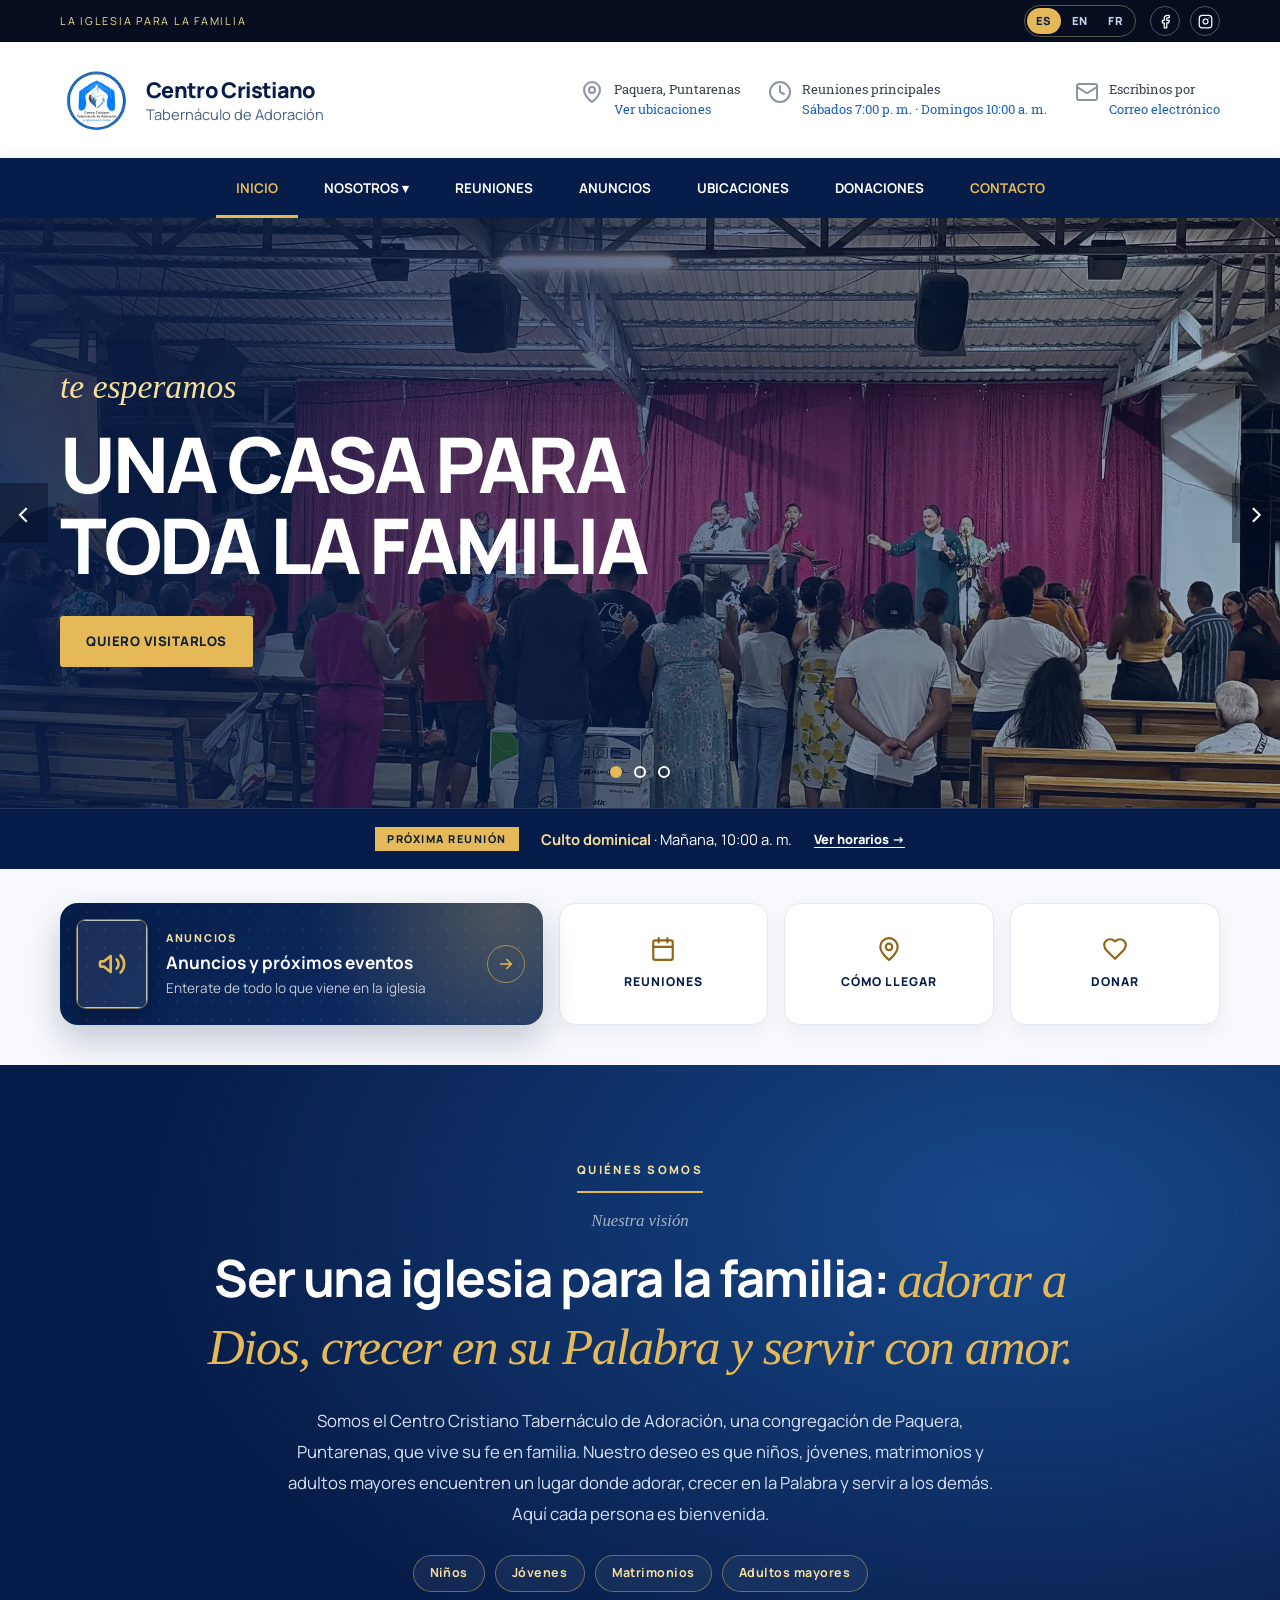
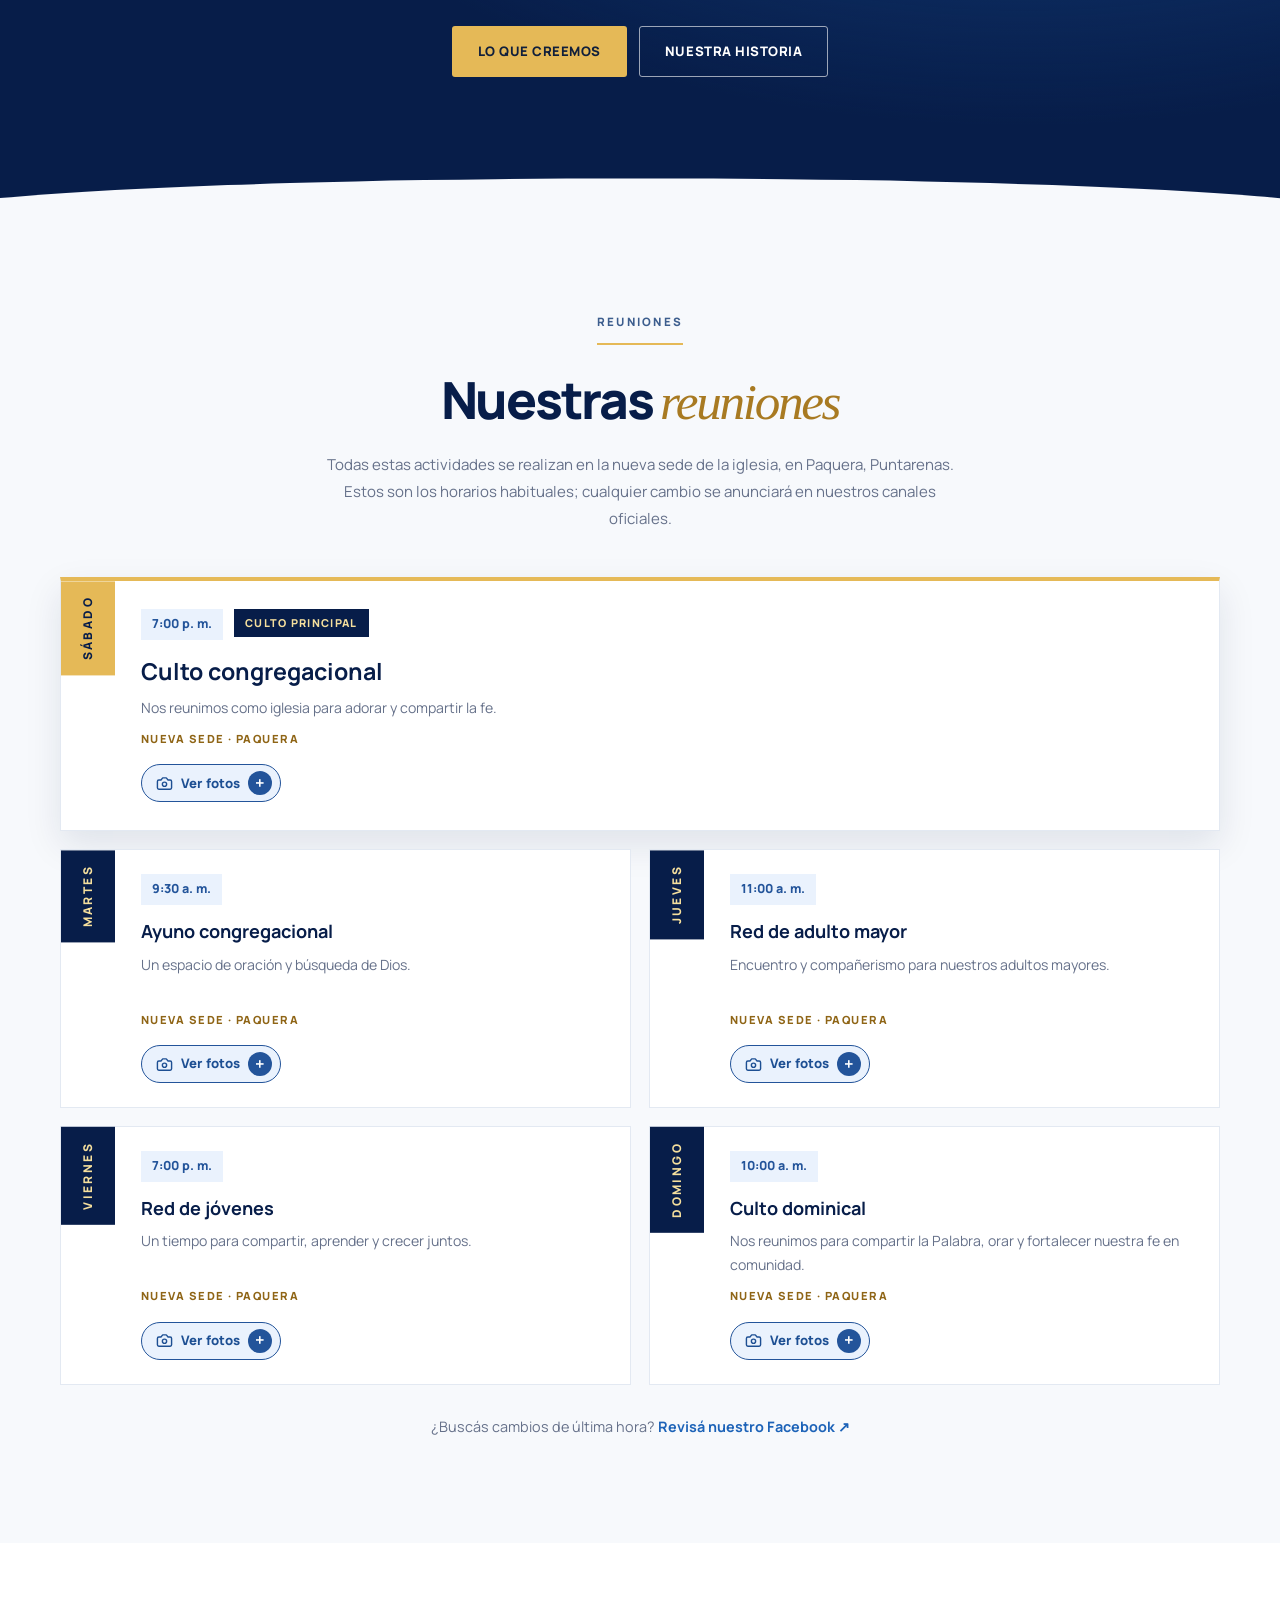
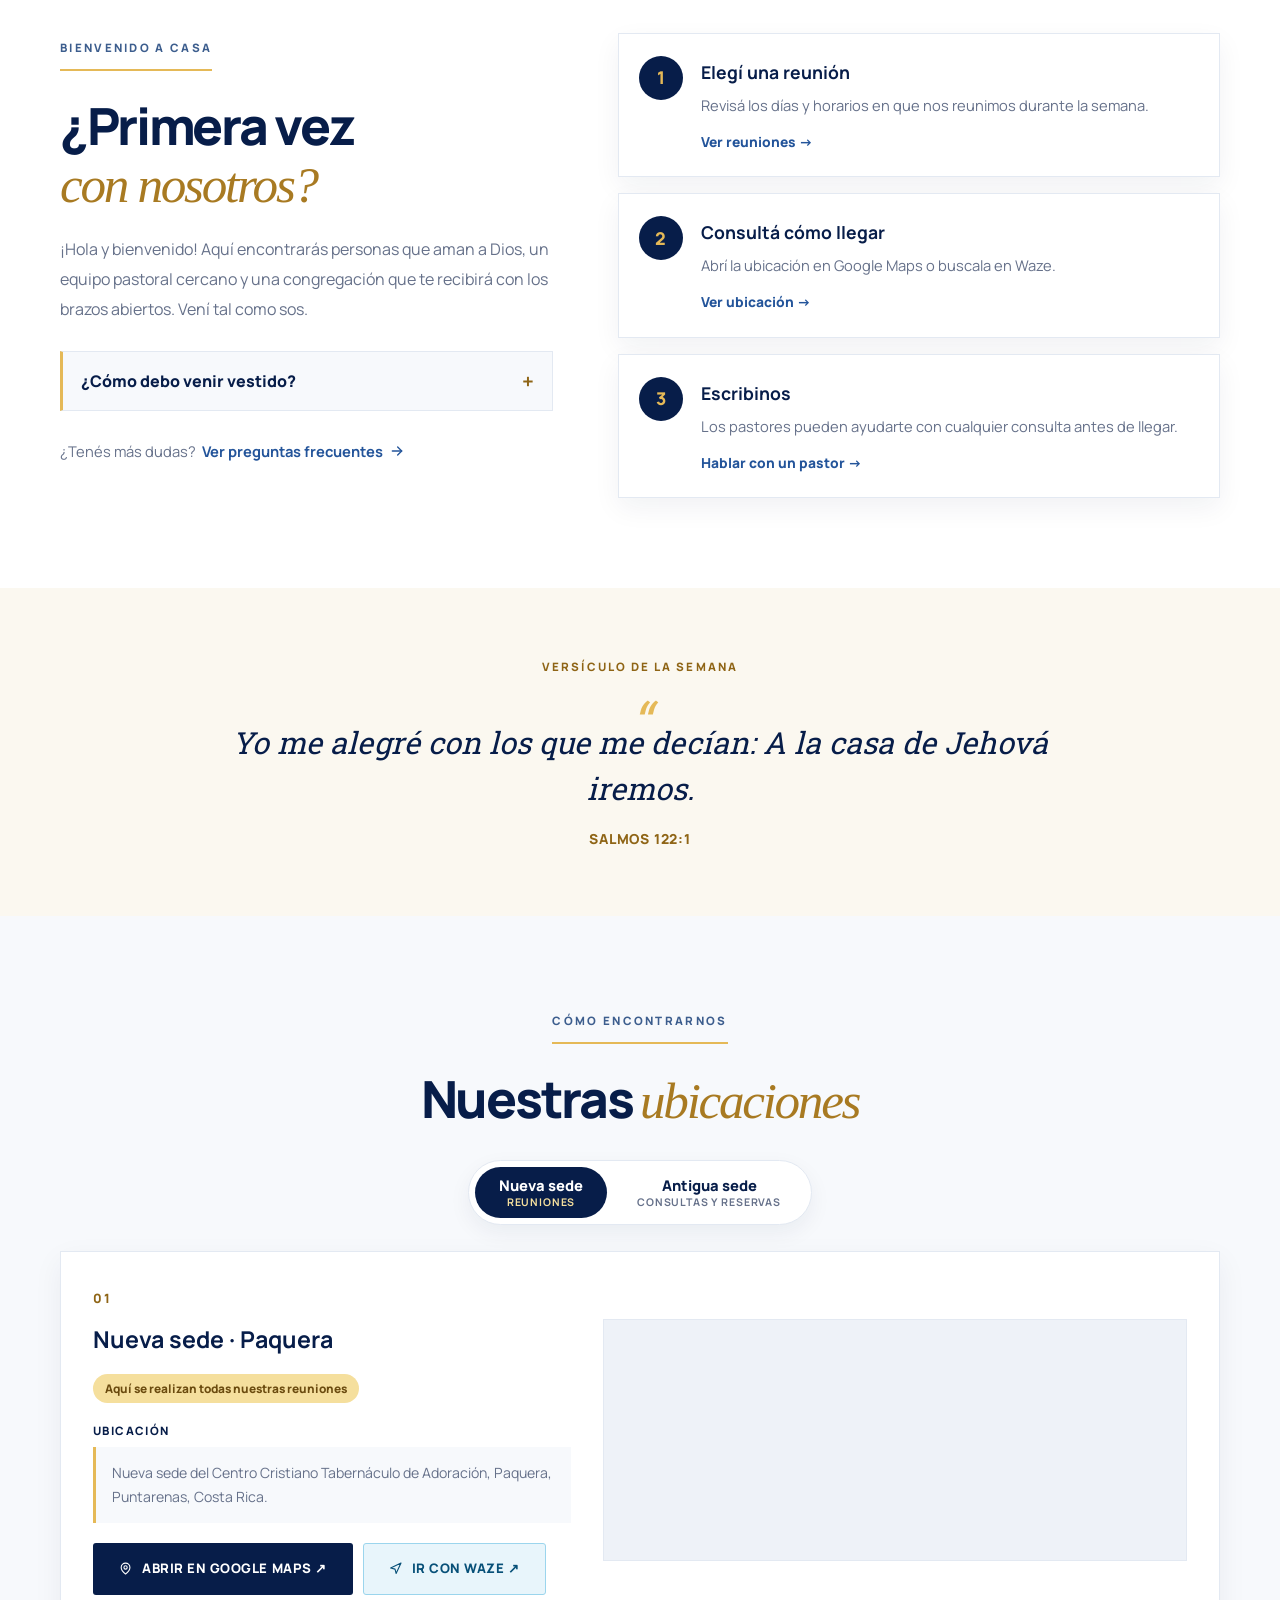
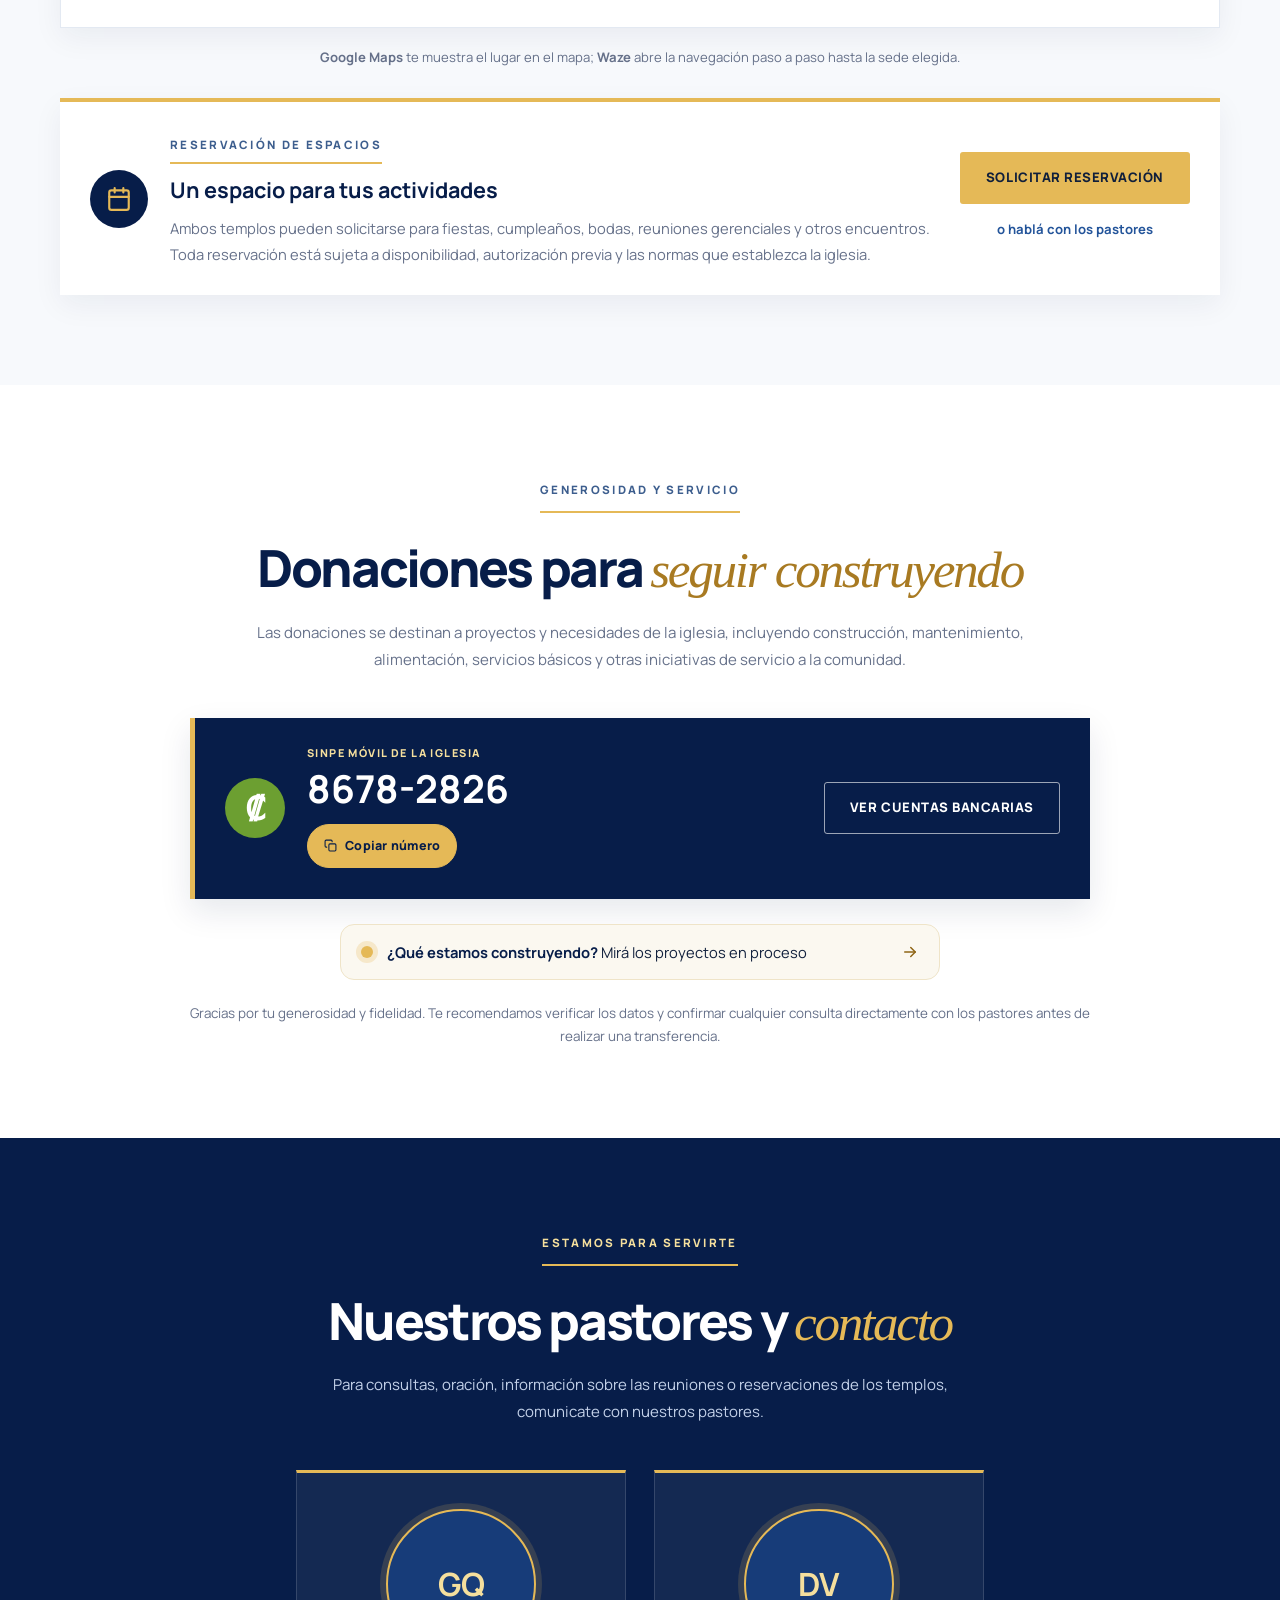
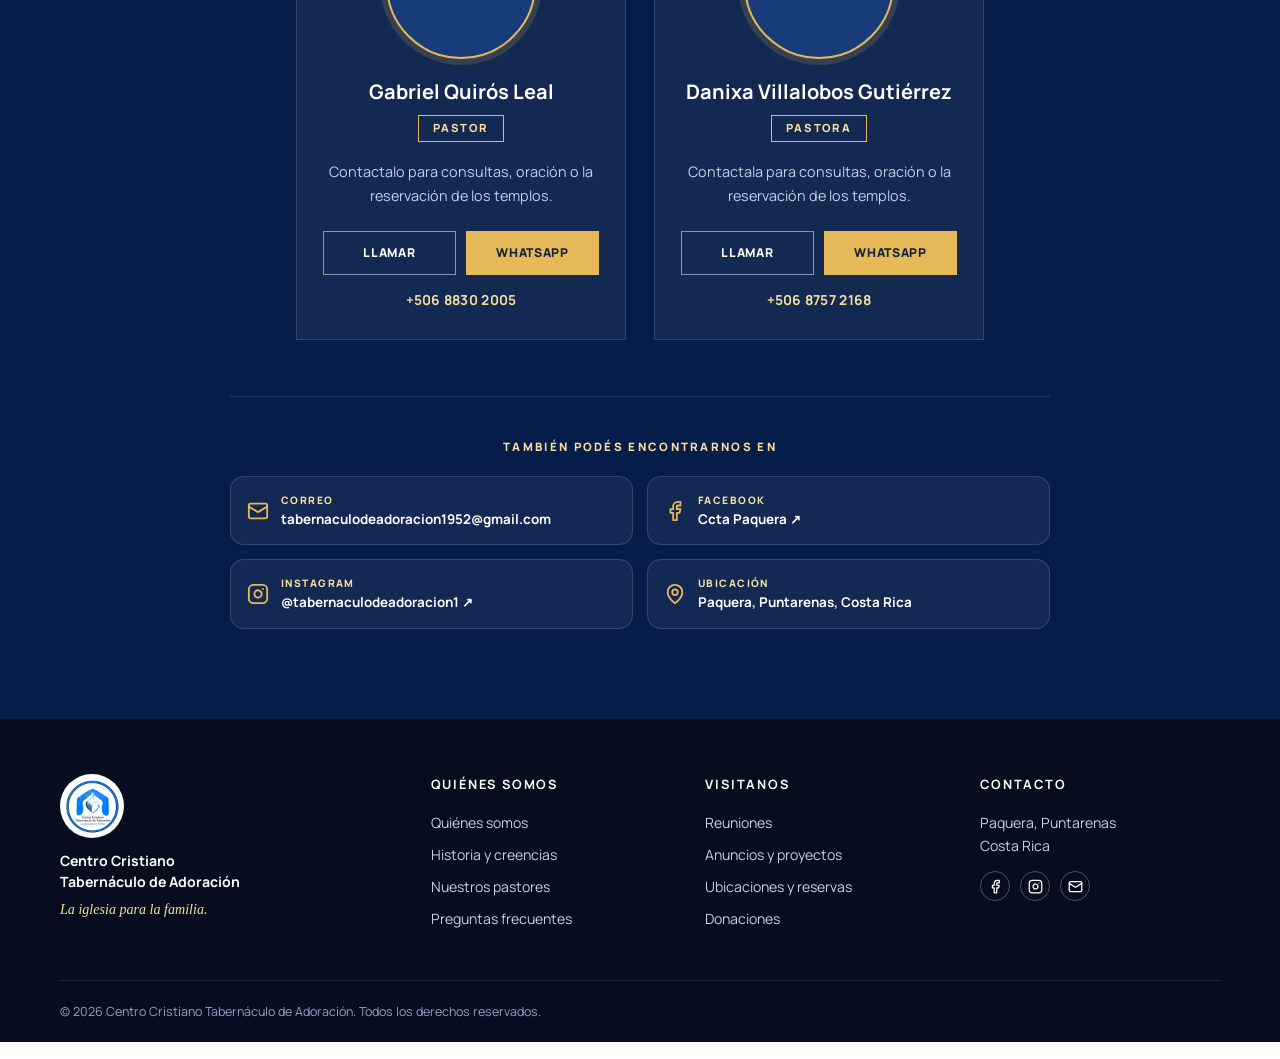
==== index.html @ 04a1824a "Idiomas: botón ES · EN · FR con traducciones completas al inglés y francés Co-Authored-By: Claude Op" ====
<!DOCTYPE html>
<html lang="es">
<head>
  <meta charset="UTF-8">
  <meta name="viewport" content="width=device-width, initial-scale=1">
  <meta name="theme-color" content="#071d49">
  <meta name="description" content="Centro Cristiano Tabernáculo de Adoración (CCTA), iglesia cristiana en Paquera, Puntarenas. Horarios de reuniones, cómo llegar, pastores, anuncios y donaciones.">

  <title>Centro Cristiano Tabernáculo de Adoración | Iglesia cristiana en Paquera</title>

  <link rel="preconnect" href="https://fonts.googleapis.com">
  <link rel="preconnect" href="https://fonts.gstatic.com" crossorigin>
  <link href="https://fonts.googleapis.com/css2?family=Manrope:wght@400;500;600;700;800&family=Roboto+Slab:wght@400;500&display=swap" rel="stylesheet">

  <!-- Primera foto del carrusel: se pide de inmediato (es lo primero que se ve) -->
  <link rel="preload" as="image" href="fotos/hero-1-m.webp?v=1" type="image/webp" media="(max-width: 760px)" fetchpriority="high">
  <link rel="preload" as="image" href="fotos/hero-1.webp?v=1" type="image/webp" media="(min-width: 761px)" fetchpriority="high">

  <!-- Idiomas (español, inglés, francés) -->

  <script src="i18n.js?v=2"></script>


  <link rel="stylesheet" href="styles.css?v=12">
  <link rel="stylesheet" href="extras.css?v=28">
  <link rel="stylesheet" href="portada.css?v=6">

  <!-- Ícono de pestaña y vista previa al compartir -->
  <link rel="canonical" href="https://ade30192.github.io/CCTA_SITIO/">
  <link rel="icon" type="image/png" sizes="32x32" href="favicon-32.png">
  <link rel="icon" type="image/png" sizes="192x192" href="favicon-192.png">
  <link rel="apple-touch-icon" href="apple-touch-icon.png">
  <link rel="manifest" href="manifest.webmanifest">
  <meta name="apple-mobile-web-app-capable" content="yes">
  <meta name="mobile-web-app-capable" content="yes">
  <meta name="apple-mobile-web-app-title" content="CCTA">
  <meta property="og:type" content="website">
  <meta property="og:locale" content="es_CR">
  <meta property="og:site_name" content="Centro Cristiano Tabernáculo de Adoración">
  <meta property="og:title" content="Centro Cristiano Tabernáculo de Adoración | Paquera">
  <meta property="og:description" content="La iglesia para la familia. Reuniones, ubicaciones y contacto en Paquera, Puntarenas, Costa Rica.">
  <meta property="og:url" content="https://ade30192.github.io/CCTA_SITIO/">
  <meta property="og:image" content="https://ade30192.github.io/CCTA_SITIO/logo-compartir.jpg">
  <meta property="og:image:width" content="1200">
  <meta property="og:image:height" content="630">
  <meta property="og:image:alt" content="Logo del Centro Cristiano Tabernáculo de Adoración, Paquera">
  <meta name="twitter:card" content="summary_large_image">
  <meta name="twitter:image:alt" content="Logo del Centro Cristiano Tabernáculo de Adoración, Paquera">
  <!-- Datos estructurados para buscadores (solo información publicada en este sitio) -->
  <script type="application/ld+json">
{
    "@context": "https://schema.org",
    "@type": "Church",
    "@id": "https://ade30192.github.io/CCTA_SITIO/#iglesia",
    "name": "Centro Cristiano Tabernáculo de Adoración",
    "alternateName": [
      "CCTA",
      "CCTA Paquera"
    ],
    "slogan": "La iglesia para la familia",
    "description": "Iglesia cristiana en Paquera, Puntarenas, Costa Rica. Una casa para toda la familia: niños, jóvenes, matrimonios y adultos mayores.",
    "url": "https://ade30192.github.io/CCTA_SITIO/",
    "logo": "https://ade30192.github.io/CCTA_SITIO/icon-512.png",
    "image": "https://ade30192.github.io/CCTA_SITIO/logo-compartir.jpg",
    "email": "tabernaculodeadoracion1952@gmail.com",
    "address": {
      "@type": "PostalAddress",
      "addressLocality": "Paquera",
      "addressRegion": "Puntarenas",
      "addressCountry": "CR"
    },
    "geo": {
      "@type": "GeoCoordinates",
      "latitude": 9.8129891,
      "longitude": -84.9365265
    },
    "hasMap": "https://maps.app.goo.gl/1FFF9h1yUEk9TKFH7",
    "sameAs": [
      "https://www.facebook.com/share/1DuQMBURgQ/",
      "https://www.instagram.com/tabernaculodeadoracion1"
    ]
  }
  </script>
</head>

<body>

  <a class="skip-link" href="#contenido">Saltar al contenido</a>

  <!-- ICONOS (un solo estilo para todo el sitio) -->
  <svg width="0" height="0" style="position:absolute" aria-hidden="true" focusable="false">
    <symbol id="i-facebook" viewBox="0 0 24 24"><path d="M18 2h-3a5 5 0 0 0-5 5v3H7v4h3v8h4v-8h3l1-4h-4V7a1 1 0 0 1 1-1h3z"/></symbol>
    <symbol id="i-instagram" viewBox="0 0 24 24"><rect width="20" height="20" x="2" y="2" rx="5" ry="5"/><path d="M16 11.37A4 4 0 1 1 12.63 8 4 4 0 0 1 16 11.37z"/><line x1="17.5" x2="17.51" y1="6.5" y2="6.5"/></symbol>
    <symbol id="i-mail" viewBox="0 0 24 24"><rect width="20" height="16" x="2" y="4" rx="2"/><path d="m22 7-8.97 5.7a1.94 1.94 0 0 1-2.06 0L2 7"/></symbol>
    <symbol id="i-phone" viewBox="0 0 24 24"><path d="M22 16.92v3a2 2 0 0 1-2.18 2 19.79 19.79 0 0 1-8.63-3.07 19.5 19.5 0 0 1-6-6 19.79 19.79 0 0 1-3.07-8.67A2 2 0 0 1 4.11 2h3a2 2 0 0 1 2 1.72 12.84 12.84 0 0 0 .7 2.81 2 2 0 0 1-.45 2.11L8.09 9.91a16 16 0 0 0 6 6l1.27-1.27a2 2 0 0 1 2.11-.45 12.84 12.84 0 0 0 2.81.7A2 2 0 0 1 22 16.92z"/></symbol>
    <symbol id="i-pin" viewBox="0 0 24 24"><path d="M20 10c0 6-8 12-8 12s-8-6-8-12a8 8 0 0 1 16 0Z"/><circle cx="12" cy="10" r="3"/></symbol>
    <symbol id="i-clock" viewBox="0 0 24 24"><circle cx="12" cy="12" r="10"/><polyline points="12 6 12 12 16 14"/></symbol>
    <symbol id="i-heart" viewBox="0 0 24 24"><path d="M19 14c1.49-1.46 3-3.21 3-5.5A5.5 5.5 0 0 0 16.5 3c-1.76 0-3 .5-4.5 2-1.5-1.5-2.74-2-4.5-2A5.5 5.5 0 0 0 2 8.5c0 2.3 1.5 4.05 3 5.5l7 7Z"/></symbol>
    <symbol id="i-calendar" viewBox="0 0 24 24"><rect width="18" height="18" x="3" y="4" rx="2"/><path d="M16 2v4M8 2v4M3 10h18"/></symbol>
    <symbol id="i-message" viewBox="0 0 24 24"><path d="M7.9 20A9 9 0 1 0 4 16.1L2 22Z"/></symbol>
    <symbol id="i-megaphone" viewBox="0 0 24 24"><path d="M3 11v2a1 1 0 0 0 1 1h2l5 4V6L6 10H4a1 1 0 0 0-1 1z"/><path d="M15.5 8.5a5 5 0 0 1 0 7"/><path d="M18.4 5.6a9 9 0 0 1 0 12.8"/></symbol>
    <symbol id="i-arrow" viewBox="0 0 24 24"><path d="M5 12h14"/><path d="m13 6 6 6-6 6"/></symbol>
    <symbol id="i-book" viewBox="0 0 24 24"><path d="M4 19.5A2.5 2.5 0 0 1 6.5 17H20V3H6.5A2.5 2.5 0 0 0 4 5.5z"/><path d="M4 19.5A2.5 2.5 0 0 0 6.5 22H20v-5"/></symbol>
    <symbol id="i-nav" viewBox="0 0 24 24"><polygon points="3 11 22 2 13 21 11 13 3 11"/></symbol>
    <symbol id="i-up" viewBox="0 0 24 24"><path d="m5 12 7-7 7 7"/><path d="M12 19V5"/></symbol>
  </svg>

  <!-- BARRA SUPERIOR -->
  <div class="topbar" role="complementary" aria-label="Redes sociales">
    <div class="container topbar-inner">
      <span>La iglesia para la familia</span>

      <a class="topbar-app" href="#" data-instalar hidden>📲 Instalar la app</a>

      <div class="social">
        <a href="https://www.facebook.com/share/1DuQMBURgQ/"
           target="_blank" rel="noopener noreferrer" aria-label="Facebook"><svg class="icon" aria-hidden="true" focusable="false"><use href="#i-facebook"/></svg></a>

        <a href="https://www.instagram.com/tabernaculodeadoracion1?cplk=bXNycDRzZTFvM3R6"
           target="_blank" rel="noopener noreferrer" aria-label="Instagram"><svg class="icon" aria-hidden="true" focusable="false"><use href="#i-instagram"/></svg></a>
      </div>
    </div>
  </div>


  <!-- ENCABEZADO -->
  <header class="masthead">
    <div class="container masthead-inner">

      <a class="brand" href="#inicio" aria-label="Centro Cristiano Tabernáculo de Adoración, ir al inicio">
        <img src="logo-iglesia.jpg"
             alt="Logo del Centro Cristiano Tabernáculo de Adoración"
             class="brand-logo" width="384" height="384">

        <span class="brand-copy">
          <strong>Centro Cristiano</strong>
          <span>Tabernáculo de Adoración</span>
        </span>
      </a>

      <div class="info-blocks">

        <div class="info">
          <span class="info-icon" aria-hidden="true"><svg class="icon" aria-hidden="true" focusable="false"><use href="#i-pin"/></svg></span>
          <p>
            Paquera, Puntarenas<br>
            <a href="#ubicaciones">Ver ubicaciones</a>
          </p>
        </div>

        <div class="info">
          <span class="info-icon" aria-hidden="true"><svg class="icon" aria-hidden="true" focusable="false"><use href="#i-clock"/></svg></span>
          <p>
            Reuniones principales<br>
            <a href="#agenda" id="header-horario">Sábados 7:00 p. m. · Domingos 10:00 a. m.</a>
          </p>
        </div>

        <div class="info">
          <span class="info-icon" aria-hidden="true"><svg class="icon" aria-hidden="true" focusable="false"><use href="#i-mail"/></svg></span>
          <p>
            Escribinos por<br>
            <a href="mailto:tabernaculodeadoracion1952@gmail.com">Correo electrónico</a>
          </p>
        </div>

      </div>

      <button class="menu-toggle"
              type="button"
              aria-label="Abrir menú"
              aria-expanded="false"
              aria-controls="main-nav">
        <span></span>
        <span></span>
        <span></span>
      </button>

    </div>
  </header>


  <!-- MENÚ DE NAVEGACIÓN -->
  <nav id="main-nav" class="mainnav" aria-label="Menú principal">
    <ul class="container nav-list">

      <li><a href="#inicio">Inicio</a></li>

      <li class="has-sub">
        <a href="#nosotros" class="sub-toggle" aria-haspopup="true" aria-expanded="false">
          Nosotros <span>▾</span>
        </a>

        <ul class="sub">
          <li><a href="#nosotros">Quiénes somos</a></li>
          <li><a href="nosotros.html">Historia y creencias</a></li>
          <li><a href="#pastores">Nuestros pastores</a></li>
        </ul>
      </li>

      <li><a href="#agenda">Reuniones</a></li>
      <li><a href="anuncios.html">Anuncios</a></li>
      <li><a href="#ubicaciones">Ubicaciones</a></li>
      <li><a href="#donaciones">Donaciones</a></li>
      <li><a href="#contacto" class="accent">Contacto</a></li>

    </ul>
  </nav>


  <main id="contenido">

    <!-- CARRUSEL PRINCIPAL -->
    <section class="hero" id="inicio" aria-roledescription="carrusel" aria-label="Presentación de la iglesia">

      <h1 class="sr-only">Centro Cristiano Tabernáculo de Adoración · Paquera, Puntarenas</h1>

      <div class="slide active slide-1">

        <div class="container slide-copy">
          <span class="script">te esperamos</span>
          <h2 class="slide-title">UNA CASA PARA<br>TODA LA FAMILIA</h2>
          <a class="btn btn-gold" href="#nuevo">Quiero visitarlos</a>
        </div>
      </div>

      <div class="slide slide-2">

        <div class="container slide-copy">
          <span class="script">dios tiene un lugar</span>
          <h2 class="slide-title">PARA VOS<br>TAMBIÉN</h2>
          <a class="btn btn-gold" href="#agenda">Ver reuniones</a>
        </div>
      </div>

      <div class="slide slide-3">

        <div class="container slide-copy">
          <span class="script">creciendo juntos</span>
          <h2 class="slide-title">EN FE, AMOR<br>Y SERVICIO</h2>
          <a class="btn btn-gold" href="#contacto">Contactanos</a>
        </div>
      </div>

      <button class="arrow prev" type="button" aria-label="Diapositiva anterior">‹</button>
      <button class="arrow next" type="button" aria-label="Diapositiva siguiente">›</button>

      <div class="dots" role="group" aria-label="Elegir diapositiva">
        <button class="dot active" type="button" aria-label="Diapositiva 1 de 3" aria-pressed="true"></button>
        <button class="dot" type="button" aria-label="Diapositiva 2 de 3" aria-pressed="false"></button>
        <button class="dot" type="button" aria-label="Diapositiva 3 de 3" aria-pressed="false"></button>
      </div>

    </section>


    <!-- PRÓXIMA REUNIÓN (se completa con extras.js) -->
    <div class="next-meeting" id="next-meeting" hidden>
      <div class="container next-meeting-inner">
        <span class="next-meeting-label">Próxima reunión</span>
        <span class="next-meeting-text" id="next-meeting-text"></span>
        <a class="next-meeting-link" href="#agenda">Ver horarios →</a>
      </div>
    </div>


    <!-- ACCESOS RÁPIDOS (la tarjeta de anuncios se completa con portada.js desde anuncios.json) -->
    <section class="qa-section" aria-label="Accesos rápidos">
      <div class="container qa-inner">

        <a class="qa-ann" id="qa-anuncios" href="anuncios.html">
          <span class="qa-ann-media" aria-hidden="true">
            <svg class="icon qa-ann-icon"><use href="#i-megaphone"/></svg>
            <img id="qa-ann-img" alt="" hidden>
          </span>

          <span class="qa-ann-body">
            <small class="qa-ann-kicker">
              Anuncios <i id="qa-ann-count" hidden></i>
              <b id="qa-ann-tag" hidden></b>
            </small>
            <strong id="qa-ann-title">Anuncios y próximos eventos</strong>
            <em id="qa-ann-date">Enterate de todo lo que viene en la iglesia</em>
          </span>

          <span class="qa-ann-go" aria-hidden="true"><svg class="icon"><use href="#i-arrow"/></svg></span>
        </a>

        <a class="qa-link" href="#agenda">
          <svg class="icon" aria-hidden="true"><use href="#i-calendar"/></svg>
          <span>Reuniones</span>
        </a>

        <a class="qa-link" href="#ubicaciones">
          <svg class="icon" aria-hidden="true"><use href="#i-pin"/></svg>
          <span>Cómo llegar</span>
        </a>

        <a class="qa-link" href="#donaciones">
          <svg class="icon" aria-hidden="true"><use href="#i-heart"/></svg>
          <span>Donar</span>
        </a>

      </div>
    </section>


    <!-- QUIÉNES SOMOS (visión + presentación) -->
    <section class="vision who" id="nosotros">
      <div class="container vision-inner">

        <span class="label">Quiénes somos</span>

        <p class="who-kicker">Nuestra visión</p>

        <h2>
          Ser una iglesia para la familia:
          <em>adorar a Dios, crecer en su Palabra y servir con amor.</em>
        </h2>

        <p class="who-text">
          Somos el Centro Cristiano Tabernáculo de Adoración, una congregación de Paquera, Puntarenas, que vive su fe en familia. Nuestro deseo es que niños, jóvenes, matrimonios y adultos mayores encuentren un lugar donde adorar, crecer en la Palabra y servir a los demás. Aquí cada persona es bienvenida.
        </p>

        <ul class="who-pills" aria-label="Para quién es nuestra iglesia">
          <li>Niños</li>
          <li>Jóvenes</li>
          <li>Matrimonios</li>
          <li>Adultos mayores</li>
        </ul>

        <div class="who-actions">
          <a class="btn btn-gold" href="nosotros.html#fe">Lo que creemos</a>
          <a class="btn btn-outline-light" href="nosotros.html#historia">Nuestra historia</a>
        </div>

      </div>
    </section>


    <!-- AGENDA SEMANAL -->
    <section class="section agenda" id="agenda">
      <div class="container">

        <header class="sec-head">
          <span class="label dark">Reuniones</span>
          <h2 class="title center">Nuestras <em>reuniones</em></h2>

          <p class="sub-note">
            Todas estas actividades se realizan en la nueva sede de la iglesia, en Paquera, Puntarenas. Estos son los horarios habituales; cualquier cambio se anunciará en nuestros canales oficiales.
          </p>
        </header>

        <div class="agenda-grid">

          <!-- SÁBADO · CULTO PRINCIPAL (va primero y a todo el ancho) -->
          <article class="event featured event-principal">
            <button class="event-toggle" type="button"
                    aria-expanded="false" aria-controls="fotos-culto">

              <span class="event-day">Sábado</span>

              <span class="event-body">
                <span class="time">7:00 p. m.</span>
                <span class="event-badge">Culto principal</span>
                <span class="event-title">Culto congregacional</span>
                <span class="event-desc">Nos reunimos como iglesia para adorar y compartir la fe.</span>
                <span class="place">Nueva sede · Paquera</span>
                <span class="event-more">Ver fotos <i>+</i></span>
              </span>

            </button>

            <div class="event-panel" id="fotos-culto">
              <div class="event-panel-inner">
                <div class="event-photos">

                  <figure class="event-photo">
                    <picture>
                      <source type="image/webp" srcset="fotos/mini/culto-1.webp 360w, fotos/media/culto-1.webp?v=1 800w"
                              sizes="(max-width: 900px) 45vw, 370px">
                      <img src="fotos/media/culto-1.jpg?v=1"
                         srcset="fotos/mini/culto-1.jpg 360w, fotos/media/culto-1.jpg?v=1 800w, fotos/culto-1.jpg?v=3 1280w"
                         sizes="(max-width: 900px) 45vw, 370px"
                         width="1280" height="960" decoding="async" alt="Culto congregacional, fotografía 1" loading="lazy">
                    </picture>
                    <span class="event-photo-empty">Foto 1</span>
                  </figure>

                  <figure class="event-photo">
                    <picture>
                      <source type="image/webp" srcset="fotos/mini/culto-2.webp 360w, fotos/media/culto-2.webp?v=1 800w"
                              sizes="(max-width: 900px) 45vw, 370px">
                      <img src="fotos/media/culto-2.jpg?v=1"
                         srcset="fotos/mini/culto-2.jpg 360w, fotos/media/culto-2.jpg?v=1 800w, fotos/culto-2.jpg?v=3 1280w"
                         sizes="(max-width: 900px) 45vw, 370px"
                         width="1280" height="960" decoding="async" alt="Culto congregacional, fotografía 2" loading="lazy">
                    </picture>
                    <span class="event-photo-empty">Foto 2</span>
                  </figure>

                  <figure class="event-photo">
                    <picture>
                      <source type="image/webp" srcset="fotos/mini/culto-3.webp 270w, fotos/media/culto-3.webp?v=1 600w"
                              sizes="(max-width: 900px) 45vw, 370px">
                      <img src="fotos/media/culto-3.jpg?v=1"
                         srcset="fotos/mini/culto-3.jpg 270w, fotos/media/culto-3.jpg?v=1 600w, fotos/culto-3.jpg?v=3 1200w"
                         sizes="(max-width: 900px) 45vw, 370px"
                         width="1200" height="1600" decoding="async" alt="Culto congregacional, fotografía 3" loading="lazy">
                    </picture>
                    <span class="event-photo-empty">Foto 3</span>
                  </figure>

                  <figure class="event-photo">
                    <picture>
                      <source type="image/webp" srcset="fotos/mini/culto-4.webp 360w, fotos/media/culto-4.webp?v=1 800w"
                              sizes="(max-width: 900px) 45vw, 370px">
                      <img src="fotos/media/culto-4.jpg?v=1"
                         srcset="fotos/mini/culto-4.jpg 360w, fotos/media/culto-4.jpg?v=1 800w, fotos/culto-4.jpg?v=3 1600w"
                         sizes="(max-width: 900px) 45vw, 370px"
                         width="1600" height="1200" decoding="async" alt="Culto congregacional, fotografía 4" loading="lazy">
                    </picture>
                    <span class="event-photo-empty">Foto 4</span>
                  </figure>

                  <figure class="event-photo">
                    <picture>
                      <source type="image/webp" srcset="fotos/mini/culto-5.webp 360w, fotos/media/culto-5.webp?v=1 800w"
                              sizes="(max-width: 900px) 45vw, 370px">
                      <img src="fotos/media/culto-5.jpg?v=1"
                         srcset="fotos/mini/culto-5.jpg 360w, fotos/media/culto-5.jpg?v=1 800w, fotos/culto-5.jpg?v=3 1280w"
                         sizes="(max-width: 900px) 45vw, 370px"
                         width="1280" height="960" decoding="async" alt="Culto congregacional, fotografía 5" loading="lazy">
                    </picture>
                    <span class="event-photo-empty">Foto 5</span>
                  </figure>

                  <figure class="event-photo">
                    <picture>
                      <source type="image/webp" srcset="fotos/mini/culto-6.webp 360w, fotos/media/culto-6.webp?v=1 800w"
                              sizes="(max-width: 900px) 45vw, 370px">
                      <img src="fotos/media/culto-6.jpg?v=1"
                         srcset="fotos/mini/culto-6.jpg 360w, fotos/media/culto-6.jpg?v=1 800w, fotos/culto-6.jpg?v=3 1600w"
                         sizes="(max-width: 900px) 45vw, 370px"
                         width="1600" height="1200" decoding="async" alt="Culto congregacional, fotografía 6" loading="lazy">
                    </picture>
                    <span class="event-photo-empty">Foto 6</span>
                  </figure>

                </div>
              </div>
            </div>
          </article>


          <!-- MARTES -->
          <article class="event">
            <button class="event-toggle" type="button"
                    aria-expanded="false" aria-controls="fotos-ayuno">

              <span class="event-day">Martes</span>

              <span class="event-body">
                <span class="time">9:30 a. m.</span>
                <span class="event-title">Ayuno congregacional</span>
                <span class="event-desc">Un espacio de oración y búsqueda de Dios.</span>
                <span class="place">Nueva sede · Paquera</span>
                <span class="event-more">Ver fotos <i>+</i></span>
              </span>

            </button>

            <div class="event-panel" id="fotos-ayuno">
              <div class="event-panel-inner">
                <div class="event-photos">

                  <figure class="event-photo">
                    <picture>
                      <source type="image/webp" srcset="fotos/mini/ayuno-1.webp 360w, fotos/media/ayuno-1.webp?v=1 800w"
                              sizes="(max-width: 900px) 45vw, 370px">
                      <img src="fotos/media/ayuno-1.jpg?v=1"
                         srcset="fotos/mini/ayuno-1.jpg 360w, fotos/media/ayuno-1.jpg?v=1 800w, fotos/ayuno-1.jpg?v=3 1280w"
                         sizes="(max-width: 900px) 45vw, 370px"
                         width="1280" height="960" decoding="async" alt="Ayuno congregacional, fotografía 1" loading="lazy">
                    </picture>
                    <span class="event-photo-empty">Foto 1</span>
                  </figure>

                  <figure class="event-photo">
                    <picture>
                      <source type="image/webp" srcset="fotos/mini/ayuno-2.webp 360w, fotos/media/ayuno-2.webp?v=1 800w"
                              sizes="(max-width: 900px) 45vw, 370px">
                      <img src="fotos/media/ayuno-2.jpg?v=1"
                         srcset="fotos/mini/ayuno-2.jpg 360w, fotos/media/ayuno-2.jpg?v=1 800w, fotos/ayuno-2.jpg?v=3 1280w"
                         sizes="(max-width: 900px) 45vw, 370px"
                         width="1280" height="960" decoding="async" alt="Ayuno congregacional, fotografía 2" loading="lazy">
                    </picture>
                    <span class="event-photo-empty">Foto 2</span>
                  </figure>

                  <figure class="event-photo">
                    <picture>
                      <source type="image/webp" srcset="fotos/mini/ayuno-3.webp 360w, fotos/media/ayuno-3.webp?v=1 800w"
                              sizes="(max-width: 900px) 45vw, 370px">
                      <img src="fotos/media/ayuno-3.jpg?v=1"
                         srcset="fotos/mini/ayuno-3.jpg 360w, fotos/media/ayuno-3.jpg?v=1 800w, fotos/ayuno-3.jpg?v=3 1280w"
                         sizes="(max-width: 900px) 45vw, 370px"
                         width="1280" height="960" decoding="async" alt="Ayuno congregacional, fotografía 3" loading="lazy">
                    </picture>
                    <span class="event-photo-empty">Foto 3</span>
                  </figure>

                </div>
              </div>
            </div>
          </article>


          <!-- JUEVES -->
          <article class="event">
            <button class="event-toggle" type="button"
                    aria-expanded="false" aria-controls="fotos-adulto-mayor">

              <span class="event-day">Jueves</span>

              <span class="event-body">
                <span class="time">11:00 a. m.</span>
                <span class="event-title">Red de adulto mayor</span>
                <span class="event-desc">Encuentro y compañerismo para nuestros adultos mayores.</span>
                <span class="place">Nueva sede · Paquera</span>
                <span class="event-more">Ver fotos <i>+</i></span>
              </span>

            </button>

            <div class="event-panel" id="fotos-adulto-mayor">
              <div class="event-panel-inner">
                <div class="event-photos">

                  <figure class="event-photo">
                    <picture>
                      <source type="image/webp" srcset="fotos/mini/adulto-mayor-1.webp 360w, fotos/media/adulto-mayor-1.webp?v=1 800w"
                              sizes="(max-width: 900px) 45vw, 370px">
                      <img src="fotos/media/adulto-mayor-1.jpg?v=1"
                         srcset="fotos/mini/adulto-mayor-1.jpg 360w, fotos/media/adulto-mayor-1.jpg?v=1 800w, fotos/adulto-mayor-1.jpg?v=3 1400w"
                         sizes="(max-width: 900px) 45vw, 370px"
                         width="1400" height="1050" decoding="async" alt="Red de adulto mayor, fotografía 1" loading="lazy">
                    </picture>
                    <span class="event-photo-empty">Foto 1</span>
                  </figure>

                  <figure class="event-photo">
                    <picture>
                      <source type="image/webp" srcset="fotos/mini/adulto-mayor-2.webp 270w, fotos/media/adulto-mayor-2.webp?v=1 600w"
                              sizes="(max-width: 900px) 45vw, 370px">
                      <img src="fotos/media/adulto-mayor-2.jpg?v=1"
                         srcset="fotos/mini/adulto-mayor-2.jpg 270w, fotos/media/adulto-mayor-2.jpg?v=1 600w, fotos/adulto-mayor-2.jpg?v=3 1050w"
                         sizes="(max-width: 900px) 45vw, 370px"
                         width="1050" height="1400" decoding="async" alt="Red de adulto mayor, fotografía 2" loading="lazy">
                    </picture>
                    <span class="event-photo-empty">Foto 2</span>
                  </figure>

                  <figure class="event-photo">
                    <picture>
                      <source type="image/webp" srcset="fotos/mini/adulto-mayor-3.webp 270w, fotos/media/adulto-mayor-3.webp?v=1 600w"
                              sizes="(max-width: 900px) 45vw, 370px">
                      <img src="fotos/media/adulto-mayor-3.jpg?v=1"
                         srcset="fotos/mini/adulto-mayor-3.jpg 270w, fotos/media/adulto-mayor-3.jpg?v=1 600w, fotos/adulto-mayor-3.jpg?v=3 1050w"
                         sizes="(max-width: 900px) 45vw, 370px"
                         width="1050" height="1400" decoding="async" alt="Red de adulto mayor, fotografía 3" loading="lazy">
                    </picture>
                    <span class="event-photo-empty">Foto 3</span>
                  </figure>

                </div>
              </div>
            </div>
          </article>


          <!-- VIERNES -->
          <article class="event">
            <button class="event-toggle" type="button"
                    aria-expanded="false" aria-controls="fotos-jovenes">

              <span class="event-day">Viernes</span>

              <span class="event-body">
                <span class="time">7:00 p. m.</span>
                <span class="event-title">Red de jóvenes</span>
                <span class="event-desc">Un tiempo para compartir, aprender y crecer juntos.</span>
                <span class="place">Nueva sede · Paquera</span>
                <span class="event-more">Ver fotos <i>+</i></span>
              </span>

            </button>

            <div class="event-panel" id="fotos-jovenes">
              <div class="event-panel-inner">
                <div class="event-photos">

                  <figure class="event-photo">
                    <picture>
                      <source type="image/webp" srcset="fotos/mini/jovenes-1.webp 360w, fotos/media/jovenes-1.webp?v=1 800w"
                              sizes="(max-width: 900px) 45vw, 370px">
                      <img src="fotos/media/jovenes-1.jpg?v=1"
                         srcset="fotos/mini/jovenes-1.jpg 360w, fotos/media/jovenes-1.jpg?v=1 800w, fotos/jovenes-1.jpg?v=3 1400w"
                         sizes="(max-width: 900px) 45vw, 370px"
                         width="1400" height="1031" decoding="async" alt="Red de jóvenes, fotografía 1" loading="lazy">
                    </picture>
                    <span class="event-photo-empty">Foto 1</span>
                  </figure>

                  <figure class="event-photo">
                    <picture>
                      <source type="image/webp" srcset="fotos/mini/jovenes-2.webp 270w, fotos/media/jovenes-2.webp?v=1 600w"
                              sizes="(max-width: 900px) 45vw, 370px">
                      <img src="fotos/media/jovenes-2.jpg?v=1"
                         srcset="fotos/mini/jovenes-2.jpg 270w, fotos/media/jovenes-2.jpg?v=1 600w, fotos/jovenes-2.jpg?v=3 1050w"
                         sizes="(max-width: 900px) 45vw, 370px"
                         width="1050" height="1400" decoding="async" alt="Red de jóvenes, fotografía 2" loading="lazy">
                    </picture>
                    <span class="event-photo-empty">Foto 2</span>
                  </figure>

                  <figure class="event-photo">
                    <picture>
                      <source type="image/webp" srcset="fotos/mini/jovenes-3.webp 360w, fotos/media/jovenes-3.webp?v=1 800w"
                              sizes="(max-width: 900px) 45vw, 370px">
                      <img src="fotos/media/jovenes-3.jpg?v=1"
                         srcset="fotos/mini/jovenes-3.jpg 360w, fotos/media/jovenes-3.jpg?v=1 800w, fotos/jovenes-3.jpg?v=3 1400w"
                         sizes="(max-width: 900px) 45vw, 370px"
                         width="1400" height="1050" decoding="async" alt="Red de jóvenes, fotografía 3" loading="lazy">
                    </picture>
                    <span class="event-photo-empty">Foto 3</span>
                  </figure>

                </div>
              </div>
            </div>
          </article>


          <!-- DOMINGO -->
          <article class="event">
            <button class="event-toggle" type="button"
                    aria-expanded="false" aria-controls="fotos-domingo">

              <span class="event-day">Domingo</span>

              <span class="event-body">
                <span class="time">10:00 a. m.</span>
                <span class="event-title">Culto dominical</span>
                <span class="event-desc">Nos reunimos para compartir la Palabra, orar y fortalecer nuestra fe en comunidad.</span>
                <span class="place">Nueva sede · Paquera</span>
                <span class="event-more">Ver fotos <i>+</i></span>
              </span>

            </button>

            <div class="event-panel" id="fotos-domingo">
              <div class="event-panel-inner">
                <div class="event-photos">

                  <figure class="event-photo">
                    <picture>
                      <source type="image/webp" srcset="fotos/mini/domingo-1.webp 270w, fotos/media/domingo-1.webp?v=1 600w"
                              sizes="(max-width: 900px) 45vw, 370px">
                      <img src="fotos/media/domingo-1.jpg?v=1"
                         srcset="fotos/mini/domingo-1.jpg 270w, fotos/media/domingo-1.jpg?v=1 600w, fotos/domingo-1.jpg?v=3 1050w"
                         sizes="(max-width: 900px) 45vw, 370px"
                         width="1050" height="1400" decoding="async" alt="Culto dominical, fotografía 1" loading="lazy">
                    </picture>
                    <span class="event-photo-empty">Foto 1</span>
                  </figure>

                  <figure class="event-photo">
                    <picture>
                      <source type="image/webp" srcset="fotos/mini/domingo-2.webp 270w, fotos/media/domingo-2.webp?v=1 600w"
                              sizes="(max-width: 900px) 45vw, 370px">
                      <img src="fotos/media/domingo-2.jpg?v=1"
                         srcset="fotos/mini/domingo-2.jpg 270w, fotos/media/domingo-2.jpg?v=1 600w, fotos/domingo-2.jpg?v=3 1050w"
                         sizes="(max-width: 900px) 45vw, 370px"
                         width="1050" height="1400" decoding="async" alt="Culto dominical, fotografía 2" loading="lazy">
                    </picture>
                    <span class="event-photo-empty">Foto 2</span>
                  </figure>

                  <figure class="event-photo">
                    <picture>
                      <source type="image/webp" srcset="fotos/mini/domingo-3.webp 360w, fotos/media/domingo-3.webp?v=1 800w"
                              sizes="(max-width: 900px) 45vw, 370px">
                      <img src="fotos/media/domingo-3.jpg?v=1"
                         srcset="fotos/mini/domingo-3.jpg 360w, fotos/media/domingo-3.jpg?v=1 800w, fotos/domingo-3.jpg?v=3 1400w"
                         sizes="(max-width: 900px) 45vw, 370px"
                         width="1400" height="1050" decoding="async" alt="Culto dominical, fotografía 3" loading="lazy">
                    </picture>
                    <span class="event-photo-empty">Foto 3</span>
                  </figure>

                </div>
              </div>
            </div>
          </article>

        </div>

        <p class="center-note">
          ¿Buscás cambios de última hora?
          <a href="https://www.facebook.com/share/1DuQMBURgQ/"
             target="_blank" rel="noopener noreferrer">
            Revisá nuestro Facebook ↗
          </a>
        </p>

      </div>
    </section>


    <!-- PRIMERA VEZ -->
    <section class="section newhere" id="nuevo">
      <div class="container two-col top">

        <div>
          <span class="label dark">Bienvenido a casa</span>

          <h2 class="title">¿Primera vez<br><em>con nosotros?</em></h2>

          <div class="prose">
            <p>
              ¡Hola y bienvenido! Aquí encontrarás personas que aman a Dios, un equipo pastoral cercano y una congregación que te recibirá con los brazos abiertos. Vení tal como sos.
            </p>
          </div>

          <details class="nh-faq">
            <summary>¿Cómo debo venir vestido?</summary>
            <p>
              Vení con la ropa con la que te sintás cómodo, procurando vestir con respeto. Nos reunimos en un momento de intimidad con Dios y deseamos honrarlo también con nuestra actitud y presentación.
            </p>
          </details>

          <a class="nh-more" href="preguntas.html">
            ¿Tenés más dudas? <strong>Ver preguntas frecuentes</strong>
            <svg class="icon" aria-hidden="true"><use href="#i-arrow"/></svg>
          </a>
        </div>


        <ol class="nh-steps" aria-label="Tu primera visita en tres pasos">

          <li>
            <span class="nh-num" aria-hidden="true">1</span>
            <div>
              <h3>Elegí una reunión</h3>
              <p>Revisá los días y horarios en que nos reunimos durante la semana.</p>
              <a href="#agenda">Ver reuniones →</a>
            </div>
          </li>

          <li>
            <span class="nh-num" aria-hidden="true">2</span>
            <div>
              <h3>Consultá cómo llegar</h3>
              <p>Abrí la ubicación en Google Maps o buscala en Waze.</p>
              <a href="#ubicaciones">Ver ubicación →</a>
            </div>
          </li>

          <li>
            <span class="nh-num" aria-hidden="true">3</span>
            <div>
              <h3>Escribinos</h3>
              <p>Los pastores pueden ayudarte con cualquier consulta antes de llegar.</p>
              <a href="#contacto">Hablar con un pastor →</a>
            </div>
          </li>

        </ol>

      </div>
    </section>


    <!-- VERSÍCULO DE LA SEMANA (se actualiza con versiculo.json) -->
    <section class="verse-band is-loading" id="versiculo" aria-label="Versículo de la semana">
      <div class="container">
        <span class="verse-kicker">Versículo de la semana</span>
        <blockquote class="verse-text" id="verse-text">Yo me alegré con los que me decían: A la casa de Jehová iremos.</blockquote>
        <cite class="verse-ref" id="verse-ref">Salmos 122:1</cite>
      </div>
    </section>


    <!-- UBICACIONES (pestañas con portada.js; sin JavaScript se ven las dos sedes) -->
    <section class="section locations" id="ubicaciones">
      <div class="container">

        <header class="sec-head">
          <span class="label dark">Cómo encontrarnos</span>
          <h2 class="title center">Nuestras <em>ubicaciones</em></h2>
        </header>

        <div class="loc-tabs" role="tablist" aria-label="Elegí una sede" hidden>
          <button class="loc-tab" type="button" role="tab" id="tab-nueva" aria-controls="sede-nueva" aria-selected="true">
            Nueva sede <small>Reuniones</small>
          </button>
          <button class="loc-tab" type="button" role="tab" id="tab-antigua" aria-controls="sede-antigua" aria-selected="false" tabindex="-1">
            Antigua sede <small>Consultas y reservas</small>
          </button>
        </div>

        <div class="loc-panels">

          <div class="location-card loc-panel" id="sede-nueva" role="tabpanel" aria-labelledby="tab-nueva">
            <div class="loc-info">
              <span class="location-number">01</span>
              <h3>Nueva sede · Paquera</h3>

              <p class="loc-badge">Aquí se realizan todas nuestras reuniones</p>

              <p class="address-label">Ubicación</p>
              <p class="address-pending">
                Nueva sede del Centro Cristiano Tabernáculo de Adoración, Paquera, Puntarenas, Costa Rica.
              </p>

              <div class="location-actions">
                <a class="btn btn-navy"
                   href="https://maps.app.goo.gl/1FFF9h1yUEk9TKFH7"
                   target="_blank" rel="noopener noreferrer"
                   aria-label="Abrir en Google Maps: nueva sede">
                  <svg class="icon" aria-hidden="true" focusable="false"><use href="#i-pin"/></svg>
                  Abrir en Google Maps ↗
                </a>

                <a class="btn btn-waze"
                   href="https://waze.com/ul?ll=9.8129891,-84.9365265&amp;navigate=yes"
                   target="_blank" rel="noopener noreferrer"
                   aria-label="Ir con Waze: nueva sede">
                  <svg class="icon" aria-hidden="true" focusable="false"><use href="#i-nav"/></svg>
                  Ir con Waze ↗
                </a>
              </div>
            </div>

            <div class="map-embed">
              <iframe title="Mapa de la nueva sede"
                      src="https://www.google.com/maps?q=9.8129891,-84.9365265&amp;hl=es&amp;z=17&amp;output=embed"
                      loading="lazy"
                      referrerpolicy="no-referrer-when-downgrade"
                      allowfullscreen></iframe>
            </div>
          </div>


          <div class="location-card loc-panel" id="sede-antigua" role="tabpanel" aria-labelledby="tab-antigua">
            <div class="loc-info">
              <span class="location-number">02</span>
              <h3>Antigua sede</h3>

              <p class="loc-badge muted">Disponible para consultas y reservaciones</p>

              <p class="address-label">Ubicación</p>
              <p class="address-pending">
                Antigua sede del Centro Cristiano Tabernáculo de Adoración, Paquera, Puntarenas, Costa Rica.
              </p>

              <div class="location-actions">
                <a class="btn btn-navy"
                   href="https://maps.app.goo.gl/YrNSQynUugQfBkUW6"
                   target="_blank" rel="noopener noreferrer"
                   aria-label="Abrir en Google Maps: antigua sede">
                  <svg class="icon" aria-hidden="true" focusable="false"><use href="#i-pin"/></svg>
                  Abrir en Google Maps ↗
                </a>

                <a class="btn btn-waze"
                   href="https://waze.com/ul?ll=9.8148617,-84.9328948&amp;navigate=yes"
                   target="_blank" rel="noopener noreferrer"
                   aria-label="Ir con Waze: antigua sede">
                  <svg class="icon" aria-hidden="true" focusable="false"><use href="#i-nav"/></svg>
                  Ir con Waze ↗
                </a>
              </div>
            </div>

            <div class="map-embed">
              <iframe title="Mapa de la antigua sede"
                      src="https://www.google.com/maps?q=9.8148617,-84.9328948&amp;hl=es&amp;z=17&amp;output=embed"
                      loading="lazy"
                      referrerpolicy="no-referrer-when-downgrade"
                      allowfullscreen></iframe>
            </div>
          </div>

        </div>

        <p class="map-disclaimer">
          <strong>Google Maps</strong> te muestra el lugar en el mapa; <strong>Waze</strong> abre la navegación paso a paso hasta la sede elegida.
        </p>

        <div class="reserve-card">
          <span class="reserve-icon" aria-hidden="true"><svg class="icon"><use href="#i-calendar"/></svg></span>
          <div class="reserve-copy">
            <span class="label dark">Reservación de espacios</span>
            <h3>Un espacio para tus actividades</h3>
            <p>
              Ambos templos pueden solicitarse para fiestas, cumpleaños, bodas, reuniones gerenciales y otros encuentros. Toda reservación está sujeta a disponibilidad, autorización previa y las normas que establezca la iglesia.
            </p>
          </div>
          <div class="reserve-actions">
            <a class="btn btn-gold" href="reservar.html">Solicitar reservación</a>
            <a class="reserve-call" href="#contacto">o hablá con los pastores</a>
          </div>
        </div>

      </div>
    </section>


    <!-- DONACIONES -->
    <section class="section donations" id="donaciones">
      <div class="container">

        <header class="sec-head">
          <span class="label dark">Generosidad y servicio</span>
          <h2 class="title center">Donaciones para <em>seguir construyendo</em></h2>

          <p class="sub-note wide">
            Las donaciones se destinan a proyectos y necesidades de la iglesia, incluyendo construcción, mantenimiento, alimentación, servicios básicos y otras iniciativas de servicio a la comunidad.
          </p>
        </header>

        <div class="donation-sinpe">
          <div class="donation-symbol" aria-hidden="true">₡</div>

          <div>
            <span class="donation-eyebrow">SINPE Móvil de la iglesia</span>
            <strong class="sinpe-number">8678-2826</strong>
            <button class="copy-button copy-button-sinpe" type="button"
                    data-copy="86782826"
                    aria-label="Copiar número de SINPE Móvil: 8678-2826">
              Copiar número
            </button>
          </div>

          <a class="btn btn-outline-light don-bank-btn" href="donar.html">Ver cuentas bancarias</a>
        </div>

        <a class="don-proy" href="anuncios.html#proyectos">
          <span class="don-proy-dot" aria-hidden="true"></span>
          <span><strong>¿Qué estamos construyendo?</strong> Mirá los proyectos en proceso</span>
          <svg class="icon" aria-hidden="true"><use href="#i-arrow"/></svg>
        </a>


        <p class="donation-disclaimer">
          Gracias por tu generosidad y fidelidad. Te recomendamos verificar los datos y confirmar cualquier consulta directamente con los pastores antes de realizar una transferencia.
        </p>

      </div>
    </section>


    <!-- PASTORES Y CONTACTO -->
    <section class="section pastors contact-pastors" id="contacto">
      <div class="container">

        <header class="sec-head" id="pastores">
          <span class="label light">Estamos para servirte</span>
          <h2 class="title center light">Nuestros pastores y <em>contacto</em></h2>
          <p class="sub-note light">
            Para consultas, oración, información sobre las reuniones o reservaciones de los templos, comunicate con nuestros pastores.
          </p>
        </header>

        <div class="pastor-grid">

          <article class="pastor">
            <span class="ph big">
              <i>GQ</i>
              <img src="pastores/gabriel.jpg"
                   alt="Gabriel Quirós Leal"
                   onerror="this.remove()">
            </span>

            <h3>Gabriel Quirós Leal</h3>
            <span class="pastor-role">Pastor</span>

            <p class="pastor-bio">Contactalo para consultas, oración o la reservación de los templos.</p>

            <div class="pastor-actions">
              <a class="pastor-btn pastor-btn-line" href="tel:+50688302005">Llamar</a>
              <a class="pastor-btn pastor-btn-gold"
                 href="https://wa.me/50688302005?text=Hola%2C%20quisiera%20informaci%C3%B3n%20sobre%20la%20iglesia."
                 target="_blank" rel="noopener noreferrer">WhatsApp</a>
            </div>

            <span class="pastor-num">+506 8830 2005</span>
          </article>

          <article class="pastor">
            <span class="ph big">
              <i>DV</i>
              <img src="pastores/danixa.jpg"
                   alt="Danixa Villalobos Gutiérrez"
                   onerror="this.remove()">
            </span>

            <h3>Danixa Villalobos Gutiérrez</h3>
            <span class="pastor-role">Pastora</span>

            <p class="pastor-bio">Contactala para consultas, oración o la reservación de los templos.</p>

            <div class="pastor-actions">
              <a class="pastor-btn pastor-btn-line" href="tel:+50687572168">Llamar</a>
              <a class="pastor-btn pastor-btn-gold"
                 href="https://wa.me/50687572168?text=Hola%2C%20quisiera%20informaci%C3%B3n%20sobre%20la%20iglesia."
                 target="_blank" rel="noopener noreferrer">WhatsApp</a>
            </div>

            <span class="pastor-num">+506 8757 2168</span>
          </article>

        </div>

        <!-- Video de los pastores: pegá el link de YouTube (o la ruta de un .mp4) en data-video y aparece solo -->
        <div class="pastor-video" id="video-pastores" data-video="" hidden>
          <span class="pv-kicker">Un mensaje para vos</span>
          <h3 class="pv-title">Conocé a nuestros pastores</h3>
          <div class="pv-frame" id="video-pastores-frame"></div>
        </div>

        <!-- Otros canales de la iglesia -->
        <div class="channels">
          <p class="channels-title">También podés encontrarnos en</p>

          <div class="channels-grid">
            <a class="channel" href="mailto:tabernaculodeadoracion1952@gmail.com">
              <svg class="icon" aria-hidden="true"><use href="#i-mail"/></svg>
              <span><small>Correo</small>tabernaculodeadoracion1952@gmail.com</span>
            </a>

            <a class="channel" href="https://www.facebook.com/share/1DuQMBURgQ/"
               target="_blank" rel="noopener noreferrer">
              <svg class="icon" aria-hidden="true"><use href="#i-facebook"/></svg>
              <span><small>Facebook</small>Ccta Paquera ↗</span>
            </a>

            <a class="channel" href="https://www.instagram.com/tabernaculodeadoracion1?cplk=bXNycDRzZTFvM3R6"
               target="_blank" rel="noopener noreferrer">
              <svg class="icon" aria-hidden="true"><use href="#i-instagram"/></svg>
              <span><small>Instagram</small>@tabernaculodeadoracion1 ↗</span>
            </a>

            <a class="channel" href="#ubicaciones">
              <svg class="icon" aria-hidden="true"><use href="#i-pin"/></svg>
              <span><small>Ubicación</small>Paquera, Puntarenas, Costa Rica</span>
            </a>
          </div>
        </div>

      </div>
    </section>

  </main>


  <!-- PIE DE PÁGINA -->
  <footer class="footer">
    <div class="container footer-grid">

      <div class="f-brand">
        <img src="logo-iglesia.jpg" alt="" class="brand-logo" width="384" height="384" loading="lazy">

        <p>
          <strong>
            Centro Cristiano<br>
            Tabernáculo de Adoración
          </strong>
        </p>

        <p class="motto">La iglesia para la familia.</p>
      </div>


      <div>
        <h4>Quiénes somos</h4>

        <ul>
          <li><a href="#nosotros">Quiénes somos</a></li>
          <li><a href="nosotros.html">Historia y creencias</a></li>
          <li><a href="#pastores">Nuestros pastores</a></li>
          <li><a href="preguntas.html">Preguntas frecuentes</a></li>
        </ul>
      </div>


      <div>
        <h4>Visitanos</h4>

        <ul>
          <li><a href="#agenda">Reuniones</a></li>
          <li><a href="anuncios.html">Anuncios y proyectos</a></li>
          <li><a href="#ubicaciones">Ubicaciones y reservas</a></li>
          <li><a href="#donaciones">Donaciones</a></li>
        </ul>
      </div>


      <div class="f-contact">
        <h4>Contacto</h4>

        <p>Paquera, Puntarenas<br>Costa Rica</p>

        <div class="social">
          <a href="https://www.facebook.com/share/1DuQMBURgQ/"
             target="_blank" rel="noopener noreferrer"
             aria-label="Facebook"><svg class="icon" aria-hidden="true" focusable="false"><use href="#i-facebook"/></svg></a>

          <a href="https://www.instagram.com/tabernaculodeadoracion1?cplk=bXNycDRzZTFvM3R6"
             target="_blank" rel="noopener noreferrer"
             aria-label="Instagram"><svg class="icon" aria-hidden="true" focusable="false"><use href="#i-instagram"/></svg></a>

          <a href="mailto:tabernaculodeadoracion1952@gmail.com"
             aria-label="Correo electrónico"><svg class="icon" aria-hidden="true" focusable="false"><use href="#i-mail"/></svg></a>
        </div>

        <a class="f-app" href="#" data-instalar hidden>📲 Instalar la app</a>
      </div>

    </div>

    <div class="container footer-bottom">
      <span>
        © <span id="year"></span> Centro Cristiano Tabernáculo de Adoración. Todos los derechos reservados.
      </span>
    </div>
  </footer>


  <a class="to-top" id="to-top" href="#inicio" aria-label="Volver arriba"><svg class="icon" aria-hidden="true" focusable="false"><use href="#i-up"/></svg></a>


  <p id="copy-status" class="sr-only" role="status" aria-live="polite"></p>

  <script src="script.js?v=14"></script>
  <script src="extras.js?v=11" defer></script>
  <script src="portada.js?v=4" defer></script>


  <script src="app.js?v=3" defer></script>

</body>
</html>
---- styles.css ----
/* =====================================================
   CCTA - CENTRO CRISTIANO TABERNÁCULO DE ADORACIÓN
   DISEÑO PRINCIPAL RESPONSIVE
   ===================================================== */

:root {
  --navy: #071d49;
  --navy-2: #0d2e68;
  --ink: #12213d;
  --muted: #66718a;
  --gold: #e5b957;
  --gold-dark: #8f6516;
  --gold-text: #a87a22; /* dorado legible sobre fondos claros (contraste ≥ 3:1 en títulos grandes) */
  --gold-light: #f5df9d;
  --cream: #fbf8f0;
  --bg: #f7f9fc;
  --line: #e3e9f2;
  --white: #ffffff;
  --head: "Manrope", Arial, sans-serif;
  --slab: "Roboto Slab", Georgia, serif;
}


/* =====================================================
   RESETEO GENERAL
   ===================================================== */

* {
  box-sizing: border-box;
}

html {
  scroll-behavior: smooth;
  scroll-padding-top: 85px;
}

body {
  margin: 0;
  width: 100%;
  font-family: var(--head);
  color: var(--ink);
  line-height: 1.65;
  background: var(--white);
  overflow-x: hidden;
}

a {
  color: inherit;
  text-decoration: none;
}

img {
  display: block;
  max-width: 100%;
}

button {
  font-family: inherit;
}

ul {
  list-style: none;
  padding: 0;
  margin: 0;
}

.container {
  width: min(1160px, calc(100% - 48px));
  margin-inline: auto;
}

:where(a, button, summary):focus-visible {
  outline: 3px solid var(--gold);
  outline-offset: 3px;
}


/* =====================================================
   BARRA SUPERIOR
   ===================================================== */

.topbar {
  background: #050d1f;
  color: #c9d6ee;
  font-size: .76rem;
  letter-spacing: .06em;
}

.topbar-inner {
  min-height: 42px;
  display: flex;
  justify-content: space-between;
  align-items: center;
}

.topbar-inner > span {
  color: var(--gold-light);
  font-size: .68rem;
  letter-spacing: .16em;
  text-transform: uppercase;
}

.social {
  display: flex;
  gap: 10px;
}

.social a {
  width: 30px;
  height: 30px;
  display: grid;
  place-items: center;
  border: 1px solid rgba(255,255,255,.28);
  border-radius: 50%;
  color: white;
  font-family: Arial, sans-serif;
  font-weight: 700;
  transition: background .2s, color .2s;
}

.social a:hover {
  background: var(--gold);
  color: var(--navy);
}


/* =====================================================
   ENCABEZADO
   ===================================================== */

.masthead {
  background: white;
}

.masthead-inner {
  display: flex;
  align-items: center;
  justify-content: space-between;
  gap: 30px;
  padding: 22px 0;
}

.brand {
  display: flex;
  align-items: center;
  gap: 14px;
  flex-shrink: 0;
}

.brand-logo {
  width: 72px;
  height: 72px;
  object-fit: contain;
  border-radius: 50%;
}

.brand-copy {
  display: flex;
  flex-direction: column;
  line-height: 1.2;
}

.brand-copy strong {
  font-size: 1.35rem;
  font-weight: 800;
  letter-spacing: -.03em;
  color: var(--navy);
}

.brand-copy span {
  font-size: .92rem;
  color: #496184;
  margin-top: 3px;
}

.info-blocks {
  display: flex;
  gap: 28px;
  flex: 1;
  justify-content: flex-end;
}

.info {
  display: flex;
  gap: 10px;
  align-items: flex-start;
  font-family: var(--slab);
  font-size: .82rem;
  color: #3b4252;
}

.info p {
  margin: 0;
  line-height: 1.5;
}

.info a {
  color: #1d63b8;
}

.info a:hover {
  text-decoration: underline;
}

.info-icon {
  font-size: 1.6rem;
  color: #8b93a5;
}


/* =====================================================
   MENÚ
   ===================================================== */

.mainnav {
  background: var(--navy);
  position: sticky;
  top: 0;
  z-index: 40;
  box-shadow: 0 6px 20px rgba(5,13,31,.15);
}

.nav-list {
  display: flex;
  justify-content: center;
  gap: 6px;
}

.nav-list > li {
  position: relative;
}

.nav-list > li > a {
  display: block;
  padding: 19px 20px;
  color: white;
  text-transform: uppercase;
  font-size: .84rem;
  font-weight: 700;
  transition: color .2s;
}

.nav-list > li > a:hover,
.nav-list > li > a.accent {
  color: var(--gold);
}

.sub {
  position: absolute;
  top: 100%;
  left: 0;
  min-width: 220px;
  background: #0a2559;
  border-top: 3px solid var(--gold);
  opacity: 0;
  visibility: hidden;
  transform: translateY(8px);
  transition: .2s;
  box-shadow: 0 18px 30px rgba(5,13,31,.25);
}

.has-sub:hover .sub,
.has-sub:focus-within .sub {
  opacity: 1;
  visibility: visible;
  transform: none;
}

.sub a {
  display: block;
  padding: 13px 20px;
  color: #dfe8f8;
  font-size: .9rem;
  border-bottom: 1px solid rgba(255,255,255,.07);
}

.sub a:hover {
  background: var(--navy-2);
  color: var(--gold);
}

.menu-toggle {
  display: none;
  flex-direction: column;
  gap: 5px;
  padding: 10px;
  border: 0;
  background: none;
  cursor: pointer;
}

.menu-toggle span {
  width: 26px;
  height: 2px;
  display: block;
  background: var(--navy);
}


/* =====================================================
   BOTONES
   ===================================================== */

.btn {
  display: inline-flex;
  align-items: center;
  justify-content: center;
  gap: 10px;
  padding: 14px 25px;
  border: 1px solid transparent;
  border-radius: 3px;
  font-size: .82rem;
  font-weight: 800;
  letter-spacing: .04em;
  text-transform: uppercase;
  cursor: pointer;
  transition: background .2s, transform .2s, box-shadow .2s;
  text-align: center;
}

.btn:hover {
  transform: translateY(-2px);
  box-shadow: 0 10px 22px rgba(5,13,31,.15);
}

.btn-gold {
  background: var(--gold);
  color: #101f3b;
}

.btn-navy {
  background: var(--navy);
  color: white;
  margin-top: 12px;
}

.btn-outline-light {
  border-color: rgba(255,255,255,.6);
  color: white;
}

.btn-outline-light:hover {
  background: white;
  color: var(--navy);
}

.btn-outline-navy {
  background: white;
  color: var(--navy);
  border-color: var(--navy);
}

.btn-outline-navy:hover {
  background: var(--navy);
  color: white;
}


/* =====================================================
   CARRUSEL
   ===================================================== */

.hero {
  position: relative;
  height: 590px;
  overflow: hidden;
  background: var(--navy);
}

.slide {
  position: absolute;
  inset: 0;
  display: flex;
  align-items: center;
  opacity: 0;
  visibility: hidden;
  background:
    linear-gradient(
      90deg,
      rgba(7,29,73,.88),
      rgba(7,29,73,.35)
    ),
    var(--bg) center / cover no-repeat;
  transition: opacity .7s ease;
}

.slide.active {
  opacity: 1;
  visibility: visible;
  z-index: 1;
}

.slide-copy {
  position: relative;
  color: white;
}

.script {
  display: block;
  margin-bottom: 10px;
  color: var(--gold-light);
  font-family: Georgia, serif;
  font-size: 2.1rem;
  font-style: italic;
}

.slide h1,
.slide .slide-title {
  margin: 0 0 30px;
  font-size: clamp(2.6rem, 6vw, 5rem);
  line-height: 1.05;
  letter-spacing: -.04em;
  font-weight: 800;
}









.arrow {
  position: absolute;
  z-index: 3;
  top: 50%;
  width: 48px;
  height: 60px;
  transform: translateY(-50%);
  background: rgba(5,13,31,.45);
  color: white;
  border: 0;
  font-size: 2rem;
  cursor: pointer;
}

.arrow:hover {
  background: var(--gold);
  color: var(--navy);
}

.prev {
  left: 0;
}

.next {
  right: 0;
}

.dots {
  position: absolute;
  z-index: 3;
  left: 0;
  right: 0;
  bottom: 30px;
  display: flex;
  justify-content: center;
  gap: 12px;
}

.dot {
  width: 12px;
  height: 12px;
  padding: 0;
  background: transparent;
  border: 2px solid white;
  border-radius: 50%;
  cursor: pointer;
}

.dot.active {
  background: var(--gold);
  border-color: var(--gold);
}


/* =====================================================
   ACCESOS RÁPIDOS
   IMPORTANTE: SIN MÁRGENES NEGATIVOS
   ===================================================== */

.quick {
  position: relative;
  display: block;
  z-index: 2;
  margin: 0;
  padding: 0;
  background: #f7f9fc;
}

.quick-grid {
  display: grid;
  grid-template-columns: repeat(3, minmax(0,1fr));
  gap: 18px;
  padding-top: 35px;
  padding-bottom: 35px;
  box-shadow: none;
}

.quick-card {
  min-width: 0;
  min-height: 230px;
  display: flex;
  flex-direction: column;
  padding: 30px;
  background: white;
  border: 1px solid var(--line);
  transition: background .2s, box-shadow .2s;
}

.quick-card:last-child {
  background: var(--navy);
  color: white;
}

.quick-card:hover {
  background: var(--cream);
  box-shadow: 0 12px 25px rgba(7,29,73,.08);
}

.quick-card:last-child:hover {
  background: var(--navy-2);
}

.quick-card small {
  color: var(--gold-dark);
  font-family: Georgia, serif;
  font-style: italic;
  font-size: 1.05rem;
}

.quick-card h3 {
  margin: 6px 0 10px;
  color: var(--navy);
  font-size: 1.4rem;
  letter-spacing: -.03em;
}

.quick-card:last-child h3 {
  color: white;
}

.quick-card p {
  margin: 0 0 18px;
  color: var(--muted);
  font-size: .9rem;
  line-height: 1.75;
}

.quick-card:last-child p {
  color: #c3d1e9;
}

.more {
  margin-top: auto;
  color: var(--gold-dark);
  font-size: .8rem;
  font-weight: 800;
  text-transform: uppercase;
}


/* =====================================================
   VISIÓN
   IMPORTANTE: SIN SUPERPOSICIONES
   ===================================================== */

.vision {
  position: relative;
  display: block;
  z-index: 1;
  margin: 0;
  padding: 100px 0;
  background:
    radial-gradient(ellipse at 80% 20%, #17488b 0, transparent 60%),
    var(--navy);
  color: white;
  text-align: center;
}

.vision-inner {
  max-width: 900px;
}

.label {
  display: inline-block;
  margin-bottom: 18px;
  padding-bottom: 12px;
  color: var(--gold-light);
  border-bottom: 2px solid var(--gold);
  font-size: .72rem;
  font-weight: 800;
  letter-spacing: .2em;
  text-transform: uppercase;
}

.label.dark {
  color: #3d5e8e;
}

.label.light {
  color: var(--gold-light);
}

.vision h2 {
  margin: 10px 0 32px;
  font-size: clamp(2rem, 4vw, 3.2rem);
  line-height: 1.25;
  letter-spacing: -.03em;
}

.vision h2 em,
.title em {
  color: var(--gold-text);
  font-family: Georgia, serif;
  font-weight: 400;
}

/* Sobre fondo azul se mantiene el dorado original */
.vision h2 em {
  color: var(--gold);
}


/* =====================================================
   SECCIONES GENERALES
   ===================================================== */

.section {
  padding: 90px 0;
}

.two-col {
  display: grid;
  grid-template-columns: .9fr 1.1fr;
  gap: 65px;
  align-items: center;
}

.two-col.top {
  align-items: start;
}

.title {
  margin: 8px 0 20px;
  color: var(--navy);
  font-size: clamp(2.1rem, 4vw, 3.2rem);
  line-height: 1.12;
  letter-spacing: -.045em;
  font-weight: 800;
}

.title.center,
.sec-head {
  text-align: center;
}

.title.light {
  color: white;
}

.title.light em {
  color: var(--gold);
}

.prose p {
  color: var(--muted);
  font-size: 1rem;
  line-height: 1.9;
}

.prose .lead {
  color: #1b3156;
  font-size: 1.25rem;
  font-weight: 600;
  line-height: 1.7;
}

.sec-head {
  margin-bottom: 45px;
}

.sub-note {
  max-width: 650px;
  margin: 0 auto;
  color: var(--muted);
  font-size: .94rem;
  line-height: 1.8;
}

.sub-note.wide {
  max-width: 780px;
}

.sub-note.light {
  color: #c3d1e9;
}


/* =====================================================
   AGENDA
   ===================================================== */

.agenda {
  background: var(--bg);
}

.agenda-grid {
  display: grid;
  grid-template-columns: repeat(2, minmax(0,1fr));
  gap: 18px;
  align-items: start;
}

.event {
  min-width: 0;
  display: block;
  background: white;
  border: 1px solid var(--line);
  transition: box-shadow .2s;
}

.event:hover {
  box-shadow: 0 12px 28px rgba(7,29,73,.08);
}

.event-toggle {
  display: flex;
  width: 100%;
  padding: 0;
  margin: 0;
  border: 0;
  background: none;
  color: inherit;
  font: inherit;
  text-align: left;
  cursor: pointer;
}

.event-toggle:focus-visible {
  outline: 3px solid var(--gold);
  outline-offset: -3px;
}

.event-day {
  flex: 0 0 54px;
  display: flex;
  align-items: center;
  justify-content: center;
  writing-mode: vertical-rl;
  transform: rotate(180deg);
  padding: 15px 12px;
  background: var(--navy);
  color: var(--gold-light);
  font-size: .75rem;
  font-weight: 800;
  letter-spacing: .2em;
  text-transform: uppercase;
}

.event.featured .event-day {
  background: var(--gold);
  color: var(--navy);
}

.event-body {
  display: block;
  flex: 1;
  min-width: 0;
  padding: 24px 26px;
}

.time {
  display: inline-block;
  padding: 5px 11px;
  background: #eaf2fd;
  color: #23549a;
  font-size: .78rem;
  font-weight: 800;
}

.event h3,
.event .event-title {
  display: block;
  margin: 12px 0 6px;
  font-weight: 700;
  color: var(--navy);
  font-size: 1.13rem;
}

.event p,
.event .event-desc {
  display: block;
  margin: 0 0 10px;
  color: var(--muted);
  font-size: .88rem;
  line-height: 1.7;
}

.place {
  display: block;
  color: var(--gold-dark);
  font-size: .7rem;
  font-weight: 800;
  letter-spacing: .13em;
  text-transform: uppercase;
}

.event-more {
  display: inline-flex;
  align-items: center;
  gap: 8px;
  margin-top: 14px;
  color: #23549a;
  font-size: .78rem;
  font-weight: 800;
}

.event-more i {
  display: grid;
  place-items: center;
  width: 21px;
  height: 21px;
  border: 1px solid #b9c9e2;
  border-radius: 50%;
  font-style: normal;
  transition: transform .2s;
}

.event-toggle[aria-expanded="true"] .event-more i {
  transform: rotate(45deg);
}

.center-note {
  margin-top: 30px;
  color: var(--muted);
  text-align: center;
  font-size: .9rem;
}

.center-note a {
  color: #1d63b8;
  font-weight: 700;
}


/* =====================================================
   GALERÍAS
   ===================================================== */

.event-panel {
  display: grid;
  grid-template-rows: 0fr;
  transition: grid-template-rows .3s ease;
}

.event-panel.open {
  grid-template-rows: 1fr;
}

.event-panel-inner {
  min-height: 0;
  overflow: hidden;
}

.event-photos {
  display: grid;
  grid-template-columns: repeat(3, minmax(0,1fr));
  gap: 10px;
  padding: 14px;
  border-top: 3px solid var(--gold);
  background: #f7f9fc;
}

.event-photo {
  position: relative;
  overflow: hidden;
  aspect-ratio: 4 / 3;
  margin: 0;
  background: #e9eef6;
}

.event-photo img {
  position: absolute;
  inset: 0;
  width: 100%;
  height: 100%;
  object-fit: cover;
}

.event-photo-empty {
  display: none;
  position: absolute;
  inset: 0;
  place-items: center;
  color: #526786;
  font-weight: 800;
  font-size: .75rem;
}

.event-photo.is-empty .event-photo-empty {
  display: grid;
}


/* =====================================================
   PASTORES
   ===================================================== */

.pastors {
  background: var(--navy);
  color: white;
}

.pastor-grid {
  display: flex;
  justify-content: center;
  gap: 75px;
  flex-wrap: wrap;
}

.pastor {
  text-align: center;
  max-width: 280px;
}

.ph {
  position: relative;
  display: block;
  width: 64px;
  height: 64px;
  border-radius: 50%;
  overflow: hidden;
  background: #dfeeff;
  border: 2px solid var(--gold);
}

.ph i {
  position: absolute;
  inset: 0;
  display: grid;
  place-items: center;
  font-style: normal;
  color: #7f93b5;
  font-weight: 700;
}

.ph img {
  position: absolute;
  inset: 0;
  width: 100%;
  height: 100%;
  object-fit: cover;
}

.ph.big {
  width: 145px;
  height: 145px;
  margin: 0 auto 18px;
  background: #173c79;
}

.ph.big i {
  color: var(--gold-light);
  font-size: 2rem;
}

.pastor h3 {
  margin: 0;
  font-size: 1.15rem;
}

.pastor small {
  color: var(--gold-light);
  font-size: .72rem;
  font-weight: 800;
  letter-spacing: .15em;
  text-transform: uppercase;
}

.pastor-phone,
.whatsapp-link {
  display: block;
  margin-top: 9px;
  color: var(--gold-light);
  font-weight: 700;
  font-size: .88rem;
}

.whatsapp-link {
  font-size: .78rem;
}

.pastor-phone:hover,
.whatsapp-link:hover {
  text-decoration: underline;
}


/* =====================================================
   HISTORIA
   ===================================================== */

.history-intro {
  max-width: 780px;
  margin: 0 auto;
  text-align: center;
}

.history-intro p {
  color: var(--muted);
  font-size: 1rem;
  line-height: 1.9;
}

.history-intro .lead {
  color: var(--navy);
  font-size: 1.3rem;
  font-weight: 700;
}

.narrow {
  max-width: 900px;
}


/* =====================================================
   LO QUE CREEMOS
   ===================================================== */

.faith {
  background: #0b2459;
  color: white;
}

.faith-grid {
  display: grid;
  grid-template-columns: repeat(3, minmax(0,1fr));
  gap: 18px;
}

.faith-grid article {
  position: relative;
  padding: 30px 28px;
  border: 1px solid rgba(255,255,255,.14);
  background: rgba(255,255,255,.04);
}

.faith-grid span {
  position: absolute;
  top: 16px;
  right: 20px;
  color: var(--gold-light);
  font-size: .72rem;
  font-weight: 800;
}

.faith-grid h3 {
  margin: 0 0 8px;
  color: var(--gold-light);
  font-size: 1.15rem;
}

.faith-grid p {
  margin: 0;
  color: #c3d1e9;
  font-size: .9rem;
  line-height: 1.7;
}


/* =====================================================
   NUEVOS VISITANTES Y PREGUNTAS FRECUENTES
   ===================================================== */

.newhere {
  background: white;
}

.faq h3 {
  margin: 0 0 16px;
  color: var(--navy);
  font-size: 1.3rem;
}

details {
  margin-bottom: 10px;
  border: 1px solid var(--line);
  background: white;
}

summary {
  display: flex;
  justify-content: space-between;
  gap: 12px;
  padding: 16px 20px;
  color: var(--navy);
  font-weight: 700;
  cursor: pointer;
  list-style: none;
}

summary::-webkit-details-marker {
  display: none;
}

summary::after {
  content: "+";
  color: var(--gold-dark);
  font-size: 1.3rem;
}

details[open] summary::after {
  content: "−";
}

details[open] {
  border-color: var(--gold);
}

details p {
  margin: 0;
  padding: 0 20px 18px;
  color: var(--muted);
  font-size: .92rem;
  line-height: 1.75;
}

details a {
  color: #1d63b8;
  font-weight: 700;
}

.visitor-guide {
  margin-top: 28px;
  padding: 24px 26px;
  background: #f7f9fc;
  border-left: 4px solid var(--gold);
}

.visitor-guide h3 {
  margin: 0 0 12px;
  color: var(--navy);
  font-size: 1.15rem;
}

.visitor-guide ol {
  margin: 0;
  padding-left: 22px;
  color: var(--muted);
}

.visitor-guide li {
  padding: 5px 0;
  line-height: 1.7;
}

.visitor-guide strong {
  color: var(--ink);
}


/* =====================================================
   UBICACIONES
   ===================================================== */

.locations {
  background: var(--bg);
}

.location-grid {
  display: grid;
  grid-template-columns: repeat(2, minmax(0,1fr));
  gap: 22px;
}

.location-card {
  min-width: 0;
  padding: 32px;
  background: white;
  border: 1px solid var(--line);
  box-shadow: 0 10px 28px rgba(7,29,73,.06);
}

.location-number {
  display: inline-block;
  margin-bottom: 10px;
  color: var(--gold-dark);
  font-size: .8rem;
  font-weight: 800;
  letter-spacing: .18em;
}

.location-card h3 {
  margin: 0 0 16px;
  color: var(--navy);
  font-size: 1.45rem;
}

.address-label {
  margin: 0;
  color: var(--navy);
  font-size: .72rem;
  font-weight: 800;
  text-transform: uppercase;
  letter-spacing: .12em;
}

.address-pending {
  min-height: 75px;
  margin: 7px 0 20px;
  padding: 14px 16px;
  background: #f7f9fc;
  border-left: 3px solid var(--gold);
  color: var(--muted);
  font-size: .88rem;
  line-height: 1.7;
  overflow-wrap: anywhere;
}

.location-actions {
  display: flex;
  flex-wrap: wrap;
  gap: 10px;
}

.location-actions .btn {
  margin: 0;
}

.btn-waze {
  background: #e8f5fb;
  color: #075078;
  border-color: #9bd5ed;
}

.btn-waze:hover {
  background: #d7eef8;
  color: #073b58;
}

.map-disclaimer {
  max-width: 850px;
  margin: 18px auto 0;
  color: var(--muted);
  font-size: .82rem;
  text-align: center;
  line-height: 1.7;
}

.reservation-note {
  margin-top: 28px;
  padding: 32px;
  background: white;
  border-top: 4px solid var(--gold);
  box-shadow: 0 10px 28px rgba(7,29,73,.06);
}

.reservation-note h3 {
  margin: 8px 0 10px;
  color: var(--navy);
  font-size: 1.45rem;
}

.reservation-note p {
  margin: 0;
  max-width: 900px;
  color: var(--muted);
  line-height: 1.8;
}

.reservation-phones {
  display: flex;
  flex-wrap: wrap;
  gap: 12px 25px;
  margin-top: 18px;
}

.reservation-phones a {
  color: #23549a;
  font-weight: 800;
}


/* =====================================================
   DONACIONES
   ===================================================== */

.donations {
  background: white;
}

.donation-sinpe {
  display: flex;
  align-items: center;
  gap: 22px;
  max-width: 900px;
  margin: 0 auto 25px;
  padding: 26px 30px;
  background: var(--navy);
  color: white;
  border-left: 5px solid var(--gold);
  box-shadow: 0 12px 30px rgba(7,29,73,.1);
}

.donation-symbol {
  flex: 0 0 60px;
  width: 60px;
  height: 60px;
  display: grid;
  place-items: center;
  border-radius: 50%;
  background: #6c9f31;
  color: white;
  font-size: 2rem;
  font-weight: 800;
}

.donation-eyebrow {
  display: block;
  color: var(--gold-dark);
  font-size: .68rem;
  font-weight: 800;
  letter-spacing: .13em;
  text-transform: uppercase;
}

.donation-sinpe .donation-eyebrow {
  color: var(--gold-light);
}

.sinpe-number {
  display: block;
  margin: 4px 0;
  font-size: clamp(1.7rem,3vw,2.5rem);
  line-height: 1.2;
}

.donation-grid {
  display: grid;
  grid-template-columns: repeat(2, minmax(0,1fr));
  gap: 22px;
}

.donation-card {
  min-width: 0;
  padding: 28px;
  background: white;
  border: 1px solid var(--line);
  border-top: 5px solid #70a533;
  box-shadow: 0 8px 25px rgba(7,29,73,.06);
}

.donation-card.construction-account {
  border-top-color: #2363b4;
}

.donation-card h3 {
  margin: 8px 0 18px;
  color: var(--navy);
  font-size: 1.3rem;
}

.account-type {
  margin: 12px 0 3px;
  color: var(--muted);
  font-size: .7rem;
  font-weight: 800;
  letter-spacing: .16em;
  text-transform: uppercase;
}

.iban {
  margin: 0;
  padding-bottom: 11px;
  border-bottom: 1px solid var(--line);
  color: var(--navy);
  font-size: clamp(.9rem,1.6vw,1.2rem);
  font-weight: 800;
  overflow-wrap: anywhere;
}

.bank-account {
  margin: 0;
  color: var(--ink);
  font-size: 1.3rem;
  font-weight: 800;
  overflow-wrap: anywhere;
}

.copy-button {
  display: inline-flex;
  align-items: center;
  justify-content: center;
  min-height: 38px;
  margin: 8px 8px 5px 0;
  padding: 8px 12px;
  border: 1px solid #bdcbe0;
  border-radius: 4px;
  background: #f7f9fc;
  color: #173b70;
  font-size: .72rem;
  font-weight: 800;
  cursor: pointer;
}

.copy-button:hover,
.copy-button.copied {
  border-color: #6c9f31;
  background: #eef5e8;
  color: #42651f;
}

.donation-disclaimer {
  max-width: 900px;
  margin: 22px auto 0;
  color: var(--muted);
  font-size: .84rem;
  text-align: center;
  line-height: 1.7;
}


/* =====================================================
   PROYECTOS
   ===================================================== */

.projects {
  background: var(--bg);
}

.projects-note {
  max-width: 760px;
  margin: 0 auto;
  padding: 32px;
  background: white;
  border: 1px solid var(--line);
  border-top: 4px solid var(--gold);
  text-align: center;
  box-shadow: 0 10px 28px rgba(7,29,73,.06);
}

.projects-note h3 {
  margin: 0 0 8px;
  color: var(--navy);
  font-size: 1.3rem;
}

.projects-note p {
  max-width: 600px;
  margin: 0 auto 16px;
  color: var(--muted);
}


/* =====================================================
   CONTACTO
   ===================================================== */

.contact {
  background: linear-gradient(120deg,#0d2e68,#17488b);
  color: white;
}

.contact-intro {
  max-width: 520px;
  color: #d5e1f5;
  line-height: 1.8;
}

.contact-list {
  display: grid;
  gap: 18px;
  margin: 26px 0 34px;
}

.contact-list li {
  display: flex;
  align-items: flex-start;
  gap: 14px;
}

.contact-list li > span {
  color: var(--gold);
  font-size: 1.5rem;
  line-height: 1.1;
}

.contact-list small {
  display: block;
  color: var(--gold-light);
  font-size: .68rem;
  font-weight: 800;
  letter-spacing: .13em;
  text-transform: uppercase;
}

.contact-list strong {
  font-size: .95rem;
  overflow-wrap: anywhere;
}

.contact-list strong a {
  color: white;
}

.contact-panel {
  min-width: 0;
  padding: 32px;
  background: white;
  color: var(--ink);
  box-shadow: 0 20px 45px rgba(5,13,31,.2);
}

.contact-panel h3 {
  margin: 0 0 8px;
  color: var(--navy);
  font-size: 1.45rem;
}

.contact-panel > p {
  color: var(--muted);
  font-size: .9rem;
  line-height: 1.8;
}

.contact-action {
  display: flex;
  width: 100%;
  margin-top: 12px;
}

.contact-panel .contact-small {
  margin-top: 22px;
  padding-top: 16px;
  border-top: 1px solid var(--line);
  font-size: .8rem;
}


/* =====================================================
   PIE DE PÁGINA
   ===================================================== */

.footer {
  background: #050d1f;
  color: #c4d0e6;
}

.footer-grid {
  display: grid;
  grid-template-columns: 1.4fr 1fr 1fr 1fr;
  gap: 35px;
  padding: 55px 0 40px;
}

.f-brand .brand-logo {
  width: 64px;
  height: 64px;
  margin-bottom: 12px;
}

.f-brand p {
  margin: 0 0 7px;
  color: white;
  line-height: 1.5;
}

.motto {
  color: var(--gold-light) !important;
  font-family: Georgia, serif;
  font-style: italic;
}

.footer h4 {
  margin: 0 0 16px;
  color: white;
  font-size: .8rem;
  letter-spacing: .14em;
  text-transform: uppercase;
}

.footer li {
  margin-bottom: 9px;
  font-size: .88rem;
}

.footer li a:hover {
  color: var(--gold);
}

.footer p {
  font-size: .88rem;
}

.footer .social {
  margin-top: 14px;
}

.footer-bottom {
  padding: 20px 0;
  border-top: 1px solid rgba(255,255,255,.1);
  color: #8fa4c7;
  font-size: .78rem;
  line-height: 1.7;
}


/* =====================================================
   TABLETAS
   ===================================================== */

@media (max-width: 1000px) {

  .info-blocks {
    display: none;
  }

  .masthead-inner {
    justify-content: space-between;
  }

  .nav-list > li > a {
    padding: 17px 12px;
    font-size: .76rem;
  }

  .two-col {
    grid-template-columns: 1fr;
    gap: 30px;
  }

  .footer-grid {
    grid-template-columns: repeat(2, minmax(0,1fr));
  }

  .faith-grid {
    grid-template-columns: repeat(2, minmax(0,1fr));
  }

}


/* =====================================================
   CELULARES
   ===================================================== */

@media (max-width: 760px) {

  html {
    scroll-padding-top: 15px;
  }

  .container {
    width: calc(100% - 34px);
    max-width: 560px;
  }


  /* BARRA Y ENCABEZADO */

  .topbar-inner {
    min-height: 34px;
    justify-content: flex-end;
  }

  .topbar-inner > span {
    display: none;
  }

  .masthead-inner {
    gap: 12px;
    padding: 16px 0;
  }

  .brand {
    min-width: 0;
    gap: 10px;
  }

  .brand-logo {
    flex: 0 0 52px;
    width: 52px;
    height: 52px;
  }

  .brand-copy {
    min-width: 0;
  }

  .brand-copy strong {
    font-size: 1.05rem;
  }

  .brand-copy span {
    font-size: .76rem;
  }

  .menu-toggle {
    display: flex;
    flex: 0 0 auto;
  }


  /* MENÚ MÓVIL */

  .mainnav {
    display: none;
    position: relative;
  }

  .mainnav.open {
    display: block;
  }

  .nav-list {
    width: 100%;
    flex-direction: column;
    gap: 0;
  }

  .nav-list > li > a {
    padding: 14px 20px;
    border-bottom: 1px solid rgba(255,255,255,.08);
    font-size: .84rem;
  }

  .sub {
    position: static;
    display: none;
    min-width: 0;
    opacity: 1;
    visibility: visible;
    transform: none;
    box-shadow: none;
    border-top: 0;
    background: #0a2559;
  }

  .has-sub.open .sub {
    display: block;
  }

  .sub a {
    padding-left: 38px;
  }


  /* CARRUSEL */

  .hero {
    position: relative;
    height: 420px;
    min-height: 420px;
    margin: 0;
    overflow: hidden;
  }

  .slide {
    background-position: center center;
  }

  .slide-copy {
    width: 100%;
    padding: 0 4px;
  }

  .script {
    font-size: 1.45rem;
  }

  .slide h1,
.slide .slide-title {
    font-size: clamp(2rem, 8vw, 2.8rem);
    line-height: 1.13;
    margin-bottom: 23px;
  }

  .slide-copy .btn {
    padding: 13px 18px;
    font-size: .72rem;
  }




  .arrow {
    display: none;
  }

  .dots {
    bottom: 22px;
  }


    /* TARJETAS DE ACCESO RÁPIDO
     SIN MONTAJE SOBRE EL CARRUSEL */

  .quick {
    position: relative;
    display: block;
    z-index: 2;
    width: 100%;
    margin: 0;
    padding: 0;
    top: auto;
    transform: none;
  }

  .quick-grid {
    display: grid;
    grid-template-columns: 1fr;
    gap: 14px;
    padding-top: 24px;
    padding-bottom: 24px;
    margin: 0 auto;
    box-shadow: none;
  }

  .quick-card {
    position: relative;
    display: flex;
    width: 100%;
    min-height: 0;
    margin: 0;
    padding: 23px;
    border: 1px solid var(--line);
  }

  .quick-card:last-child {
    border-bottom: 1px solid var(--line);
  }

  .quick-card h3 {
    font-size: 1.3rem;
  }

  .quick-card p {
    margin-bottom: 15px;
    line-height: 1.7;
  }


  /* VISIÓN
     DEBE COMENZAR DESPUÉS DE LAS TARJETAS */

  .vision {
    position: relative;
    display: block;
    z-index: 1;
    clear: both;
    width: 100%;
    margin: 0;
    padding: 65px 0;
    top: auto;
    transform: none;
  }

  .vision-inner {
    width: calc(100% - 36px);
  }

  .vision h2 {
    font-size: clamp(1.8rem, 7vw, 2.35rem);
    line-height: 1.3;
    margin: 10px 0 27px;
  }


  /* SECCIONES GENERALES */

  .section {
    padding: 60px 0;
    margin: 0;
  }

  .sec-head {
    margin-bottom: 30px;
  }

  .title {
    font-size: clamp(1.9rem, 7.5vw, 2.5rem);
    line-height: 1.16;
  }

  .sub-note {
    font-size: .88rem;
    line-height: 1.75;
  }

  .two-col {
    display: grid;
    grid-template-columns: 1fr;
    gap: 25px;
  }

  .prose .lead {
    font-size: 1.12rem;
  }


  /* AGENDA */

  .agenda-grid {
    grid-template-columns: 1fr;
    gap: 15px;
  }

  .event {
    width: 100%;
    min-width: 0;
  }

  .event-toggle {
    width: 100%;
  }

  .event-day {
    flex-basis: 43px;
    padding: 13px 9px;
    font-size: .66rem;
  }

  .event-body {
    min-width: 0;
    padding: 19px 15px;
  }

  .event h3,
  .event .event-title {
    font-size: 1.05rem;
  }

  .event p,
  .event .event-desc {
    font-size: .84rem;
  }

  .event-photos {
    grid-template-columns: repeat(2, minmax(0,1fr));
    padding: 10px;
  }

  .event-photo:last-child {
    grid-column: 1 / -1;
  }


  /* PASTORES */

  .pastor-grid {
    gap: 38px;
  }

  .ph.big {
    width: 125px;
    height: 125px;
  }


  /* VISITANTES */

  .visitor-guide {
    padding: 20px 18px;
  }

  .faq h3 {
    margin-top: 10px;
  }

  summary {
    padding: 14px;
    font-size: .88rem;
  }

  details p {
    padding: 0 14px 16px;
    font-size: .87rem;
  }


  /* UBICACIONES */

  .location-grid {
    grid-template-columns: 1fr;
    gap: 15px;
  }

  .location-card {
    padding: 24px 19px;
  }

  .location-actions {
    flex-direction: column;
    align-items: stretch;
  }

  .location-actions .btn {
    width: 100%;
    justify-content: center;
  }

  .address-pending {
    min-height: 0;
  }

  .reservation-note {
    padding: 23px 19px;
  }

  .reservation-phones {
    flex-direction: column;
    gap: 10px;
  }


  /* DONACIONES */

  .donation-grid {
    grid-template-columns: 1fr;
    gap: 15px;
  }

  .donation-card {
    padding: 23px 19px;
  }

  .donation-sinpe {
    align-items: flex-start;
    gap: 14px;
    padding: 20px 16px;
  }

  .donation-symbol {
    flex-basis: 45px;
    width: 45px;
    height: 45px;
    font-size: 1.5rem;
  }

  .sinpe-number {
    font-size: 1.55rem;
    overflow-wrap: anywhere;
  }

  .iban {
    font-size: .92rem;
  }

  .copy-button {
    min-height: 40px;
  }


  /* PROYECTOS */

  .projects-note {
    padding: 24px 19px;
  }


  /* CONTACTO */

  .contact-panel {
    padding: 23px 19px;
  }

  .contact-action {
    width: 100%;
    padding: 12px 14px;
    font-size: .73rem;
  }

  .contact-list {
    gap: 15px;
  }

  .contact-list strong {
    font-size: .9rem;
  }


  /* PIE DE PÁGINA */

  .footer-grid {
    grid-template-columns: 1fr;
    gap: 25px;
    padding: 42px 0 30px;
  }

  .footer-bottom {
    font-size: .72rem;
  }

}


/* =====================================================
   CELULARES PEQUEÑOS
   ===================================================== */

@media (max-width: 380px) {

  .container {
    width: calc(100% - 28px);
  }

  .brand-logo {
    width: 46px;
    height: 46px;
    flex-basis: 46px;
  }

  .brand-copy strong {
    font-size: .93rem;
  }

  .brand-copy span {
    font-size: .68rem;
  }

  .hero {
    height: 390px;
    min-height: 390px;
  }

  .slide h1,
.slide .slide-title {
    font-size: 1.9rem;
  }

  .quick-card {
    padding: 20px;
  }

  .event-body {
    padding: 16px 12px;
  }

  .event-day {
    flex-basis: 38px;
    padding: 12px 7px;
  }

  .donation-sinpe {
    padding: 18px 12px;
  }

}


/* =====================================================
   MOVIMIENTO REDUCIDO
   ===================================================== */

@media (prefers-reduced-motion: reduce) {

  html {
    scroll-behavior: auto;
  }

  *,
  *::before,
  *::after {
    animation-duration: .01ms !important;
    animation-iteration-count: 1 !important;
    transition-duration: .01ms !important;
  }

}


/* =====================================================
   ACCESIBILIDAD Y COPIADO
   ===================================================== */

.sr-only {
  position: absolute !important;
  width: 1px !important;
  height: 1px !important;
  overflow: hidden !important;
  clip: rect(0, 0, 0, 0) !important;
  white-space: nowrap !important;
}

.skip-link {
  position: fixed;
  z-index: 1000;
  top: 10px;
  left: 10px;
  padding: 12px 16px;
  transform: translateY(-160%);
  background: white;
  color: var(--navy);
  border: 2px solid var(--gold-dark);
  font-weight: 800;
}

.skip-link:focus {
  transform: translateY(0);
}

.sinpe-number,
.iban,
.bank-account {
  user-select: all;
  -webkit-user-select: all;
}

.copy-button.copy-error {
  border-color: #b3261e;
  background: #fdecea;
  color: #8c1d18;
}


/* =====================================================
   ICONOS (mismo estilo en todo el sitio)
   ===================================================== */

.icon {
  display: block;
  flex: none;
  width: 1em;
  height: 1em;
  fill: none;
  stroke: currentColor;
  stroke-width: 2;
  stroke-linecap: round;
  stroke-linejoin: round;
}

.social a .icon {
  width: 15px;
  height: 15px;
}

.info-icon .icon {
  width: 1.5rem;
  height: 1.5rem;
}

.contact-list li > span .icon {
  width: 1.4rem;
  height: 1.4rem;
  margin-top: 3px;
}


/* =====================================================
   SECCIÓN ACTIVA EN EL MENÚ
   ===================================================== */

.nav-list > li > a.active {
  color: var(--gold);
  box-shadow: inset 0 -3px 0 var(--gold);
}

@media (max-width: 760px) {

  .nav-list > li > a.active {
    box-shadow: inset 4px 0 0 var(--gold);
  }

}


/* =====================================================
   FOTOS PENDIENTES
   ===================================================== */

.event-photos.all-empty .event-photo {
  display: none;
}

.event-photos-note {
  grid-column: 1 / -1;
  margin: 0;
  padding: 18px 10px;
  color: var(--muted);
  font-size: .88rem;
  text-align: center;
}


/* =====================================================
   VOLVER ARRIBA
   ===================================================== */

.to-top {
  position: fixed;
  z-index: 50;
  right: 18px;
  bottom: 18px;
  display: grid;
  place-items: center;
  width: 46px;
  height: 46px;
  border-radius: 50%;
  background: var(--navy);
  color: var(--gold);
  box-shadow: 0 8px 20px rgba(5,13,31,.28);
  opacity: 0;
  visibility: hidden;
  transform: translateY(10px);
  transition: opacity .25s, transform .25s, visibility .25s, background .2s, color .2s;
}

.to-top .icon {
  width: 22px;
  height: 22px;
}

.to-top.show {
  opacity: 1;
  visibility: visible;
  transform: translateY(0);
}

.to-top:hover {
  background: var(--gold);
  color: var(--navy);
}


/* =====================================================
   AUDITORÍA UX/UI · NOVIEMBRE 2026
   Ajustes compartidos por todas las páginas.
   ===================================================== */

/* ---------- Botones de copiar: más claros y cómodos de tocar ---------- */

.copy-button {
  gap: 8px;
  min-height: 44px;
  padding: 10px 16px;
  border-radius: 999px;
  font-size: .78rem;
  letter-spacing: .02em;
  transition: background .2s, border-color .2s, color .2s;
}

.copy-button::before {
  content: "";
  flex: none;
  width: 1.05em;
  height: 1.05em;
  background: currentColor;
  -webkit-mask: url("data:image/svg+xml,%3Csvg xmlns='http://www.w3.org/2000/svg' viewBox='0 0 24 24' fill='none' stroke='black' stroke-width='2' stroke-linecap='round' stroke-linejoin='round'%3E%3Crect x='9' y='9' width='13' height='13' rx='2'/%3E%3Cpath d='M5 15H4a2 2 0 0 1-2-2V4a2 2 0 0 1 2-2h9a2 2 0 0 1 2 2v1'/%3E%3C/svg%3E") center / contain no-repeat;
          mask: url("data:image/svg+xml,%3Csvg xmlns='http://www.w3.org/2000/svg' viewBox='0 0 24 24' fill='none' stroke='black' stroke-width='2' stroke-linecap='round' stroke-linejoin='round'%3E%3Crect x='9' y='9' width='13' height='13' rx='2'/%3E%3Cpath d='M5 15H4a2 2 0 0 1-2-2V4a2 2 0 0 1 2-2h9a2 2 0 0 1 2 2v1'/%3E%3C/svg%3E") center / contain no-repeat;
}

.copy-button.copied::before,
.copy-button.copy-error::before {
  display: none;
}

/* SINPE sobre fondo azul: botón dorado, el más visible de la tarjeta */
.copy-button-sinpe {
  border-color: var(--gold);
  background: var(--gold);
  color: var(--navy);
}

.copy-button-sinpe:hover {
  border-color: var(--gold-light);
  background: var(--gold-light);
  color: var(--navy);
}

.copy-button-sinpe.copied {
  border-color: #a8d27a;
  background: #eef5e8;
  color: #2f4f12;
}

.copy-button:focus-visible {
  outline: 3px solid var(--gold);
  outline-offset: 3px;
}

.copy-button-sinpe:focus-visible {
  outline-color: #fff;
}


/* ---------- Preguntas frecuentes: lista de horarios ---------- */

.faq-horario {
  margin: 0 20px 14px;
  padding: 12px 16px;
  border-left: 3px solid var(--gold);
  background: var(--bg);
  color: var(--ink);
  font-size: .9rem;
  line-height: 1.6;
}

.faq-horario li + li {
  margin-top: 6px;
}

.faq-horario strong {
  color: var(--navy);
}

@media (max-width: 760px) {
  .faq-horario {
    margin: 0 14px 12px;
    font-size: .86rem;
  }
}


/* ---------- Submenú "Nosotros": se puede cerrar con Escape (WCAG 1.4.13) ---------- */

.has-sub.sub-dismissed .sub {
  opacity: 0;
  visibility: hidden;
  transform: translateY(8px);
}


/* ---------- Menú "Nosotros" en tabletas (iPad): abre y cierra con un toque ----------
   En pantallas táctiles no se usa "pasar el mouse" ni el foco para mostrarlo,
   porque el foco se quedaba en "Nosotros" y el menú no se podía cerrar. */

@media (hover: none) and (min-width: 761px) {
  .has-sub:hover .sub,
  .has-sub:focus-within .sub {
    opacity: 0;
    visibility: hidden;
    transform: translateY(8px);
  }

  .has-sub.open .sub {
    opacity: 1;
    visibility: visible;
    transform: none;
  }
}


/* =====================================================
   IDIOMAS: botón ES · EN · FR (i18n.js)
   ===================================================== */

/* Mientras se aplican las traducciones no se muestra el español un instante */
.i18n-cargando body {
  visibility: hidden;
}

.lang-switch {
  display: inline-flex;
  align-items: center;
  gap: 2px;
  margin-left: auto;
  margin-right: 14px;
  padding: 2px;
  border: 1px solid rgba(245, 223, 157, .35);
  border-radius: 999px;
}

.topbar-app:not([hidden]) ~ .lang-switch {
  margin-left: 0;
}

.lang-switch button {
  min-width: 34px;
  min-height: 26px;
  padding: 3px 8px;
  border: 0;
  border-radius: 999px;
  background: transparent;
  color: #c9d6ee;
  font: 800 .7rem/1 var(--head);
  letter-spacing: .06em;
  cursor: pointer;
  transition: background .2s, color .2s;
}

.lang-switch button:hover {
  color: var(--gold-light);
}

.lang-switch button[aria-pressed="true"] {
  background: var(--gold);
  color: var(--navy);
}

.lang-switch button:focus-visible {
  outline: 2px solid var(--gold-light);
  outline-offset: 2px;
}

/* Franja con el selector en las páginas que no tienen barra superior */
.lang-bar {
  background: #050d1f;
}

.lang-bar-inner {
  display: flex;
  justify-content: flex-end;
  align-items: center;
  min-height: 36px;
}

.lang-bar .lang-switch {
  margin-right: 0;
}

/* Aviso en anuncios cuando la página está en inglés o francés */
.aviso-idioma {
  max-width: 760px;
  margin: 0 auto 18px;
  padding: 10px 16px;
  border-left: 3px solid var(--gold);
  background: #fff;
  color: var(--muted);
  font-size: .88rem;
  text-align: center;
}

@media (max-width: 760px) {
  .lang-switch {
    margin-left: 0;
    margin-right: 0;
  }
}
---- extras.css ----
/* =====================================================
   CCTA - ESTILOS ADICIONALES
   Páginas secundarias, franja "Conocé más", mapas y 404.
   Se carga después de styles.css y no modifica sus reglas.
   ===================================================== */

/* ---------- Encabezado y pie de las páginas secundarias ---------- */

.sub-top-btn {
  flex-shrink: 0;
}

.sub-page {
  background: var(--bg, #f7f9fc);
}

.sub-page .section.history,
.sub-page .section.projects {
  background: var(--bg, #f7f9fc);
}

.sub-page .section.newhere {
  background: white;
}

.sub-page .container.narrow {
  max-width: 900px;
}

.sub-intro {
  max-width: 760px;
  margin: 0 auto;
}


/* ---------- Franja "Conocé más" en la página principal ---------- */

.more-section {
  background: var(--bg, #f7f9fc);
}

.more-grid {
  display: grid;
  grid-template-columns: repeat(3, minmax(0, 1fr));
  gap: 18px;
}

.more-card {
  min-width: 0;
  display: flex;
  flex-direction: column;
  padding: 30px;
  background: white;
  border: 1px solid var(--line, #e3e9f2);
  border-top: 4px solid var(--gold, #e5b957);
  box-shadow: 0 10px 28px rgba(7, 29, 73, .06);
  transition: background .2s, box-shadow .2s, transform .2s;
}

.more-card:hover {
  background: var(--cream, #fbf8f0);
  box-shadow: 0 12px 25px rgba(7, 29, 73, .1);
  transform: translateY(-2px);
}

.more-card small {
  color: var(--gold-dark, #8f6516);
  font-family: Georgia, serif;
  font-style: italic;
  font-size: 1.05rem;
}

.more-card h3 {
  margin: 6px 0 10px;
  color: var(--navy, #071d49);
  font-size: 1.4rem;
  letter-spacing: -.03em;
}

.more-card p {
  margin: 0 0 18px;
  color: var(--muted, #66718a);
  font-size: .92rem;
  line-height: 1.75;
}


/* ---------- Anuncios y próximos eventos ---------- */

.announcements {
  background: var(--cream, #fbf8f0);
}

.announcements[hidden] {
  display: none;
}

.ann-grid {
  display: grid;
  grid-template-columns: repeat(3, minmax(0, 1fr));
  gap: 18px;
  margin: 0;
  padding: 0;
  list-style: none;
}

.ann-card {
  min-width: 0;
  display: flex;
  gap: 18px;
  padding: 24px;
  background: white;
  border: 1px solid var(--line, #e3e9f2);
  border-left: 4px solid var(--gold, #e5b957);
  box-shadow: 0 10px 28px rgba(7, 29, 73, .06);
}

.ann-date {
  flex: none;
  width: 62px;
  align-self: flex-start;
  display: flex;
  flex-direction: column;
  align-items: center;
  padding: 10px 0 8px;
  background: var(--navy, #071d49);
  color: white;
  text-align: center;
}

.ann-day {
  font-size: 1.7rem;
  font-weight: 800;
  line-height: 1;
}

.ann-month {
  margin-top: 4px;
  color: var(--gold-light, #f5df9d);
  font-size: .7rem;
  font-weight: 800;
  letter-spacing: .14em;
}

.ann-body {
  min-width: 0;
}

.ann-tag {
  display: inline-block;
  margin-bottom: 6px;
  padding: 2px 9px;
  background: var(--gold, #e5b957);
  color: #101f3b;
  font-size: .68rem;
  font-weight: 800;
  letter-spacing: .08em;
  text-transform: uppercase;
}

.ann-body h3 {
  margin: 0 0 6px;
  color: var(--navy, #071d49);
  font-size: 1.15rem;
  line-height: 1.3;
  overflow-wrap: anywhere;
}

.ann-meta {
  margin: 0 0 8px;
  color: var(--gold-dark, #8f6516);
  font-size: .78rem;
  font-weight: 800;
  line-height: 1.6;
  text-transform: uppercase;
  letter-spacing: .03em;
}

.ann-text {
  margin: 0 0 10px;
  color: var(--muted, #66718a);
  font-size: .9rem;
  line-height: 1.7;
  overflow-wrap: anywhere;
}

.ann-link {
  color: #23549a;
  font-size: .85rem;
  font-weight: 800;
}

.ann-link:hover {
  text-decoration: underline;
}


/* ---------- Donaciones compactas en la página principal ---------- */

.don-bank-btn {
  margin-left: auto;
  flex-shrink: 0;
}

@media (max-width: 760px) {
  .donation-sinpe {
    flex-wrap: wrap;
  }

  .donation-sinpe .don-bank-btn {
    flex: 1 1 100%;
    margin-left: 0;
    width: 100%;
  }
}


/* ---------- Presentación de pastores ---------- */

.pastor-grid {
  align-items: stretch;
  gap: 28px;
}

.pastor {
  flex: 1 1 280px;
  max-width: 330px;
  display: flex;
  flex-direction: column;
  align-items: center;
  padding: 36px 26px 28px;
  background: rgba(255, 255, 255, .05);
  border: 1px solid rgba(255, 255, 255, .14);
  border-top: 3px solid var(--gold, #e5b957);
  transition: background .25s, transform .25s;
}

.pastor:hover {
  background: rgba(255, 255, 255, .08);
  transform: translateY(-3px);
}

.pastor .ph.big {
  width: 150px;
  height: 150px;
  margin: 0 auto 20px;
  box-shadow: 0 0 0 6px rgba(229, 185, 87, .16);
}

.pastor h3 {
  font-size: 1.25rem;
  line-height: 1.3;
}

.pastor-role {
  margin-top: 10px;
  padding: 3px 14px;
  border: 1px solid var(--gold, #e5b957);
  color: var(--gold-light, #f5df9d);
  font-size: .7rem;
  font-weight: 800;
  letter-spacing: .16em;
  text-transform: uppercase;
}

.pastor-bio {
  margin: 18px 0 22px;
  color: #c3d1e9;
  font-size: .9rem;
  line-height: 1.7;
}

.pastor-actions {
  display: flex;
  gap: 10px;
  width: 100%;
  margin-top: auto;
}

.pastor-btn {
  flex: 1;
  padding: 11px 10px;
  border: 1px solid transparent;
  text-align: center;
  font-size: .76rem;
  font-weight: 800;
  letter-spacing: .06em;
  text-transform: uppercase;
  transition: background .2s, color .2s;
}

.pastor-btn-line {
  border-color: rgba(255, 255, 255, .5);
  color: white;
}

.pastor-btn-line:hover {
  background: white;
  color: var(--navy, #071d49);
}

.pastor-btn-gold {
  background: var(--gold, #e5b957);
  border-color: var(--gold, #e5b957);
  color: #101f3b;
}

.pastor-btn-gold:hover {
  background: var(--gold-light, #f5df9d);
}

.pastor-num {
  margin-top: 14px;
  color: var(--gold-light, #f5df9d);
  font-size: .86rem;
  font-weight: 700;
  letter-spacing: .02em;
}


/* ---------- Próxima reunión ---------- */

.next-meeting {
  background: var(--navy, #071d49);
  color: white;
  border-top: 1px solid rgba(255, 255, 255, .12);
}

.next-meeting[hidden] {
  display: none;
}

.next-meeting-inner {
  display: flex;
  flex-wrap: wrap;
  align-items: center;
  justify-content: center;
  gap: 8px 22px;
  padding-top: 14px;
  padding-bottom: 14px;
  font-size: .92rem;
}

.next-meeting-label {
  padding: 3px 12px;
  background: var(--gold, #e5b957);
  color: #101f3b;
  font-size: .68rem;
  font-weight: 800;
  letter-spacing: .14em;
  text-transform: uppercase;
}

.next-meeting-text strong {
  color: var(--gold-light, #f5df9d);
}

.next-meeting-link {
  color: white;
  font-size: .8rem;
  font-weight: 800;
  text-decoration: underline;
  text-underline-offset: 3px;
}

.next-meeting-link:hover {
  color: var(--gold-light, #f5df9d);
}


/* ---------- Íconos en accesos rápidos ---------- */

.quick-card {
  position: relative;
}

.qc-icon {
  position: absolute;
  top: 26px;
  right: 26px;
  width: 44px;
  height: 44px;
  display: flex;
  align-items: center;
  justify-content: center;
  border-radius: 50%;
  background: var(--cream, #fbf8f0);
  color: var(--gold-dark, #8f6516);
  font-size: 1.25rem;
}

.quick-card:last-child .qc-icon {
  background: rgba(229, 185, 87, .16);
  color: var(--gold, #e5b957);
}

.quick-card small,
.quick-card h3 {
  padding-right: 54px;
}


/* ---------- Pasos numerados de "Tu primera visita" ---------- */

.visitor-guide ol {
  padding-left: 0;
  list-style: none;
  counter-reset: paso;
}

.visitor-guide li {
  position: relative;
  min-height: 34px;
  padding: 6px 0 6px 48px;
  counter-increment: paso;
}

.visitor-guide li::before {
  content: counter(paso);
  position: absolute;
  top: 6px;
  left: 0;
  width: 32px;
  height: 32px;
  display: flex;
  align-items: center;
  justify-content: center;
  border-radius: 50%;
  background: var(--navy, #071d49);
  color: var(--gold-light, #f5df9d);
  font-size: .85rem;
  font-weight: 800;
}


/* ---------- Versículo de la semana ---------- */

.verse-band {
  padding: 64px 0;
  background: var(--cream, #fbf8f0);
  text-align: center;
}

.verse-band .container {
  max-width: 820px;
}

.verse-kicker {
  display: inline-block;
  color: var(--gold-dark, #8f6516);
  font-size: .72rem;
  font-weight: 800;
  letter-spacing: .18em;
  text-transform: uppercase;
}

.verse-text {
  position: relative;
  margin: 16px 0 14px;
  padding: 0;
  color: var(--navy, #071d49);
  font-family: Georgia, "Roboto Slab", serif;
  font-size: clamp(1.3rem, 3.2vw, 1.9rem);
  font-style: italic;
  line-height: 1.5;
}

.verse-text::before {
  content: "\201C";
  display: block;
  height: .5em;
  color: var(--gold, #e5b957);
  font-size: 3.2rem;
  line-height: 1;
}

.verse-ref {
  color: var(--gold-dark, #8f6516);
  font-size: .86rem;
  font-style: normal;
  font-weight: 800;
  letter-spacing: .06em;
  text-transform: uppercase;
}


/* ---------- Separadores curvos entre secciones ---------- */

.vision::after,
.pastors::after {
  content: "";
  position: absolute;
  left: 0;
  right: 0;
  bottom: -1px;
  height: 40px;
  clip-path: ellipse(58% 100% at 50% 100%);
  pointer-events: none;
}

.vision::after {
  background: var(--white, #fff);
}

.pastors {
  position: relative;
}

.pastors::after {
  background: var(--cream, #fbf8f0);
}

.pastors {
  padding-bottom: 130px;
}

.vision {
  padding-bottom: 140px;
}

@media (max-width: 900px) {
  .vision {
    padding-bottom: 100px;
  }

  .pastors {
    padding-bottom: 100px;
  }
}


/* ---------- Aparición suave al hacer scroll ---------- */

.js-reveal .reveal:not(.in) {
  opacity: 0;
}

.reveal.in {
  animation: rv-up .65s ease var(--rv-delay, 0ms) backwards;
}

@keyframes rv-up {
  from {
    opacity: 0;
    transform: translateY(22px);
  }
  to {
    opacity: 1;
    transform: none;
  }
}


/* ---------- Botón "Ver fotos" (compacto, con ícono de cámara) ---------- */

.event-more {
  min-height: 38px;
  margin-top: 16px;
  padding: 6px 8px 6px 14px;
  gap: 8px;
  border: 1.5px solid #23549a;
  border-radius: 999px;
  background: #eaf2fd;
  color: #1d4f93;
  font-size: .82rem;
  letter-spacing: .01em;
  line-height: 1;
  transition: background .2s, color .2s, border-color .2s;
}

.event-more::before {
  content: "";
  flex: none;
  width: 17px;
  height: 17px;
  background: currentColor;
  -webkit-mask: url("data:image/svg+xml,%3Csvg xmlns='http://www.w3.org/2000/svg' viewBox='0 0 24 24' fill='none' stroke='black' stroke-width='2' stroke-linecap='round' stroke-linejoin='round'%3E%3Cpath d='M14.5 4h-5L7 7H4a2 2 0 0 0-2 2v9a2 2 0 0 0 2 2h16a2 2 0 0 0 2-2V9a2 2 0 0 0-2-2h-3l-2.5-3z'/%3E%3Ccircle cx='12' cy='13' r='3'/%3E%3C/svg%3E") center / contain no-repeat;
  mask: url("data:image/svg+xml,%3Csvg xmlns='http://www.w3.org/2000/svg' viewBox='0 0 24 24' fill='none' stroke='black' stroke-width='2' stroke-linecap='round' stroke-linejoin='round'%3E%3Cpath d='M14.5 4h-5L7 7H4a2 2 0 0 0-2 2v9a2 2 0 0 0 2 2h16a2 2 0 0 0 2-2V9a2 2 0 0 0-2-2h-3l-2.5-3z'/%3E%3Ccircle cx='12' cy='13' r='3'/%3E%3C/svg%3E") center / contain no-repeat;
}

.event-more i {
  width: 24px;
  height: 24px;
  border: 0;
  background: #23549a;
  color: white;
  font-size: 1.05rem;
  font-weight: 700;
  line-height: 1;
}

.event-toggle:hover .event-more,
.event-toggle:focus-visible .event-more,
.event-toggle[aria-expanded="true"] .event-more {
  border-color: var(--navy, #071d49);
  background: var(--navy, #071d49);
  color: white;
}

.event-toggle:hover .event-more i,
.event-toggle:focus-visible .event-more i,
.event-toggle[aria-expanded="true"] .event-more i {
  background: var(--gold, #e5b957);
  color: var(--navy, #071d49);
}

/* El texto del ícono ya cambia de + a −; no hace falta girarlo */
.event-toggle[aria-expanded="true"] .event-more i {
  transform: none;
}

/* Pantallas táctiles: 44 px de alto (mínimo recomendado para tocar con el dedo) */
@media (max-width: 900px) {
  .event-more {
    min-height: 44px;
    padding: 8px 10px 8px 16px;
    font-size: .88rem;
  }
}


/* ---------- Encuadre de las fotos del carrusel (primera capa = degradado) ---------- */

.hero .slide:nth-of-type(1) { background-position: 0 0, center 58%; }
.hero .slide:nth-of-type(2) { background-position: 0 0, center 65%; }
.hero .slide:nth-of-type(3) { background-position: 0 0, center 22%; }


/* ---------- Culto principal: primero, a todo el ancho y con más fotos ---------- */

.event-principal {
  grid-column: 1 / -1;
  border-top: 4px solid var(--gold, #e5b957);
  box-shadow: 0 14px 34px rgba(7, 29, 73, .1);
}

.event-principal .event-body {
  padding-top: 28px;
  padding-bottom: 28px;
}

.event-principal h3,
.event-principal .event-title {
  font-size: 1.45rem;
}

.event-badge {
  display: inline-block;
  margin-left: 8px;
  padding: 5px 11px;
  background: var(--navy, #071d49);
  color: var(--gold-light, #f5df9d);
  font-size: .68rem;
  font-weight: 800;
  letter-spacing: .12em;
  text-transform: uppercase;
  vertical-align: top;
}

/* Con 6 fotos: 3 columnas en computadora y 2 en celular, sin foto suelta al final */
.event-principal .event-photos {
  grid-template-columns: repeat(3, minmax(0, 1fr));
  gap: 12px;
  padding: 16px;
}

@media (max-width: 900px) {
  .event-principal .event-photos {
    grid-template-columns: repeat(2, minmax(0, 1fr));
    padding: 10px;
    gap: 8px;
  }

  .event-principal .event-photo:last-child {
    grid-column: auto;
  }
}


/* ---------- Mapas incrustados en Ubicaciones ---------- */

.map-embed {
  margin: 0 0 20px;
  border: 1px solid var(--line, #e3e9f2);
  background: #eef2f8;
}

.map-embed iframe {
  display: block;
  width: 100%;
  height: 240px;
  border: 0;
  /* Colores más suaves para que el mapa contraste menos con el resto del sitio */
  filter: grayscale(.35) saturate(.8) contrast(.92);
}


/* ---------- Página 404 ---------- */

.err-page {
  min-height: 60vh;
  display: flex;
  align-items: center;
  padding: 70px 0 90px;
  background: var(--bg, #f7f9fc);
  text-align: center;
}

.err-card {
  max-width: 680px;
  margin: 0 auto;
  padding: 46px 32px;
  background: white;
  border-top: 4px solid var(--gold, #e5b957);
  box-shadow: 0 10px 28px rgba(7, 29, 73, .06);
}

.err-card .err-code {
  margin: 0;
  max-width: none;
  color: var(--gold-text, #a87a22);
  font-size: clamp(4rem, 12vw, 6rem);
  font-weight: 800;
  line-height: 1;
  letter-spacing: -.05em;
}

.err-card h1 {
  margin: 10px 0 12px;
  color: var(--navy, #071d49);
  font-size: clamp(1.5rem, 4vw, 2.1rem);
  line-height: 1.2;
}

.err-card p {
  margin: 0 auto;
  max-width: 520px;
  color: var(--muted, #66718a);
  line-height: 1.8;
}

.err-actions {
  display: flex;
  flex-wrap: wrap;
  justify-content: center;
  gap: 12px;
  margin-top: 28px;
}

.err-actions .btn {
  margin-top: 0;
}


/* ---------- Celulares ---------- */

@media (max-width: 1000px) {
  .ann-grid {
    grid-template-columns: repeat(2, minmax(0, 1fr));
  }
}

@media (max-width: 900px) {
  .more-grid {
    grid-template-columns: 1fr;
  }
}

@media (max-width: 640px) {
  .ann-grid {
    grid-template-columns: 1fr;
  }
}

@media (max-width: 700px) {
  .sub-top-btn {
    padding: 10px 14px;
    font-size: .7rem;
  }

  /* En celulares angostos el botón "Volver" ya no se sale de la pantalla:
     puede usar dos líneas y el logo cede espacio */
  .masthead-inner:has(> .sub-top-btn) {
    gap: 12px;
  }

  .masthead-inner:has(> .sub-top-btn) .brand {
    min-width: 0;
  }

  .masthead-inner > .sub-top-btn {
    flex-shrink: 1;
    max-width: 48%;
    min-height: 44px;
    padding: 8px 12px;
    white-space: normal;
    line-height: 1.25;
    letter-spacing: .02em;
  }

  .map-embed iframe {
    height: 210px;
  }

  .err-card {
    padding: 34px 20px;
  }

  .err-actions .btn {
    width: 100%;
  }
}


/* ---------- Cuadro de fotos: fondo sencillo (no toca las fotos) ---------- */
.event-photos,
.event-principal .event-photos {
  gap: 12px;
  padding: 18px;
  border-top: 3px solid var(--gold);
  background: #e4ecf7;
}

.event-photos .event-photo {
  background: #cfdbed;
  border-radius: 6px;
  box-shadow: 0 0 0 3px #fff, 0 6px 16px rgba(13, 46, 104, .14);
}

@media (max-width: 900px) {
  .event-photos,
  .event-principal .event-photos {
    gap: 10px;
    padding: 14px;
  }
}


/* ---------- Video de los pastores ---------- */
.pastor-video {
  max-width: 860px;
  margin: 56px auto 0;
  text-align: center;
}

.pastor-video[hidden] {
  display: none;
}

.pv-kicker {
  display: inline-block;
  color: var(--gold-light, #f5df9d);
  font-size: .78rem;
  font-weight: 800;
  letter-spacing: .14em;
  text-transform: uppercase;
}

.pv-title {
  margin: 6px 0 18px;
  color: #fff;
  font-size: clamp(1.3rem, 3vw, 1.75rem);
  font-weight: 800;
}

.pv-frame {
  position: relative;
  aspect-ratio: 16 / 9;
  overflow: hidden;
  border-radius: 12px;
  background: #0d2e68;
  box-shadow: 0 0 0 2px rgba(245, 223, 157, .8), 0 18px 40px rgba(2, 10, 30, .5);
}

.pv-frame iframe,
.pv-frame video {
  position: absolute;
  inset: 0;
  width: 100%;
  height: 100%;
  border: 0;
  background: #000;
}

.pv-play {
  position: absolute;
  inset: 0;
  width: 100%;
  height: 100%;
  padding: 0;
  border: 0;
  cursor: pointer;
  background: #0d2e68 center / cover no-repeat;
}

.pv-play::before {
  content: "";
  position: absolute;
  inset: 0;
  background: linear-gradient(180deg, rgba(7, 29, 73, .15), rgba(7, 29, 73, .55));
}

.pv-play-icon {
  position: absolute;
  top: 50%;
  left: 50%;
  width: 76px;
  height: 76px;
  margin: -38px 0 0 -38px;
  border-radius: 50%;
  background: linear-gradient(135deg, #fff3c4, #e5b957);
  box-shadow: 0 0 0 8px rgba(245, 223, 157, .28), 0 10px 24px rgba(2, 10, 30, .5);
  transition: transform .2s ease;
}

.pv-play-icon::after {
  content: "";
  position: absolute;
  top: 50%;
  left: 52%;
  margin: -13px 0 0 -9px;
  border-style: solid;
  border-width: 13px 0 13px 22px;
  border-color: transparent transparent transparent #071d49;
}

.pv-play:hover .pv-play-icon,
.pv-play:focus-visible .pv-play-icon {
  transform: scale(1.08);
}

.pv-play:focus-visible {
  outline: 3px solid var(--gold, #e5b957);
  outline-offset: -3px;
}

@media (max-width: 900px) {
  .pastor-video {
    margin-top: 40px;
  }

  .pv-play-icon {
    width: 64px;
    height: 64px;
    margin: -32px 0 0 -32px;
  }
}


/* ---------- Tarjetas de reuniones: misma altura en computadora ---------- */
@media (min-width: 901px) {
  .agenda-grid .event:not(.event-principal) .event-body p,
  .agenda-grid .event:not(.event-principal) .event-desc {
    min-height: calc(1.7em * 2);
  }
}


/* ---------- Carrusel en celular: flechas y puntos más fáciles de tocar ---------- */
@media (max-width: 900px) {
  .hero .arrow {
    display: grid;
    place-items: center;
    top: auto;
    bottom: 8px;
    width: 44px;
    height: 44px;
    padding: 0 0 3px;
    transform: none;
    border-radius: 50%;
    border: 1.5px solid rgba(245, 223, 157, .85);
    background: rgba(5, 13, 31, .55);
    color: #fff;
    font-size: 1.7rem;
    line-height: 1;
    -webkit-tap-highlight-color: transparent;
  }

  .hero .arrow.prev {
    left: 14px;
  }

  .hero .arrow.next {
    right: 14px;
  }

  .hero .arrow:hover {
    background: rgba(5, 13, 31, .55);
    color: #fff;
  }

  .hero .arrow:active {
    background: var(--gold);
    color: var(--navy);
  }

  .hero .dots {
    bottom: 22px;
    gap: 16px;
    pointer-events: none; /* la franja de puntos no tapa las flechas */
  }

  /* zona táctil más grande en cada punto, sin cambiar cómo se ve */
  .hero .dot {
    position: relative;
    pointer-events: auto;
  }

  .hero .dot::after {
    content: "";
    position: absolute;
    inset: -12px;
  }
}


/* ---------- Anuncios con afiche (imagen) ---------- */

.ann-card.has-poster {
  flex-wrap: wrap;
  padding-top: 0;
  border-left: 1px solid var(--line, #e3e9f2);
  border-top: 4px solid var(--gold, #e5b957);
}

.ann-poster {
  flex: 0 0 calc(100% + 48px);
  margin: 0 -24px 2px;
  padding: 0;
  border: 0;
  background: var(--navy, #071d49);
  cursor: zoom-in;
  overflow: hidden;
}

.ann-poster img {
  display: block;
  width: 100%;
  aspect-ratio: 4 / 5;
  object-fit: cover;
  object-position: center;
  transition: transform .35s ease;
}

.ann-poster:hover img,
.ann-poster:focus-visible img {
  transform: scale(1.03);
}

.ann-poster:focus-visible {
  outline: 3px solid var(--gold, #e5b957);
  outline-offset: -3px;
}

.ann-viewer {
  position: fixed;
  inset: 0;
  z-index: 9999;
  display: flex;
  align-items: center;
  justify-content: center;
  padding: 16px;
  background: rgba(7, 15, 35, .92);
}

.ann-viewer[hidden] {
  display: none;
}

.ann-viewer-img {
  max-width: 100%;
  max-height: 90vh;
  border-radius: 6px;
  box-shadow: 0 20px 60px rgba(0, 0, 0, .45);
}

.ann-viewer-close {
  position: absolute;
  top: max(14px, env(safe-area-inset-top));
  right: 14px;
  z-index: 2;
  display: inline-flex;
  align-items: center;
  gap: 8px;
  padding: 11px 18px;
  border: 1px solid rgba(229, 185, 87, .7);
  border-radius: 999px;
  background: rgba(7, 29, 73, .85);
  color: #fff;
  font: inherit;
  font-size: .9rem;
  font-weight: 800;
  line-height: 1;
  cursor: pointer;
  box-shadow: 0 8px 22px rgba(0, 0, 0, .35);
}

.ann-viewer-close span {
  color: var(--gold, #e5b957);
  font-size: 1.05rem;
}

.ann-viewer-close:hover,
.ann-viewer-close:focus-visible {
  background: var(--gold, #e5b957);
  color: var(--navy, #071d49);
}

.ann-viewer-close:hover span,
.ann-viewer-close:focus-visible span {
  color: var(--navy, #071d49);
}

/* Segundo botón abajo, cómodo para el pulgar en celular */
.ann-viewer-close-bottom {
  top: auto;
  right: auto;
  bottom: max(18px, env(safe-area-inset-bottom));
  left: 50%;
  transform: translateX(-50%);
}

.ann-viewer-img {
  max-height: calc(100vh - 150px) !important;
  max-height: calc(100dvh - 150px) !important;
}


/* ---------- Versículo: sin parpadeo al cargar ---------- */

.verse-text,
.verse-ref {
  transition: opacity .4s ease;
}

/* Mientras carga el versículo de la semana no se muestra el de respaldo.
   Si por algo no carga, aparece igual a los 3 segundos. */
.verse-band.is-loading .verse-text,
.verse-band.is-loading .verse-ref {
  opacity: 0;
  animation: verse-respaldo 0s 3s forwards;
}

@keyframes verse-respaldo {
  to { opacity: 1; }
}


/* ---------- Barra flotante con menú (celulares) ---------- */

.mini-bar,
.mini-backdrop {
  display: none;
}

@media (max-width: 760px) {

  html {
    scroll-padding-top: 76px;
  }

  .mini-bar {
    position: fixed;
    top: 0;
    left: 0;
    right: 0;
    z-index: 60;
    display: flex;
    align-items: center;
    justify-content: space-between;
    gap: 12px;
    height: 60px;
    padding: 0 12px 0 14px;
    background: rgba(7, 29, 73, .92);
    -webkit-backdrop-filter: saturate(160%) blur(12px);
    backdrop-filter: saturate(160%) blur(12px);
    border-bottom: 2px solid var(--gold, #e5b957);
    box-shadow: 0 8px 24px rgba(5, 13, 31, .22);
    transform: translateY(-110%);
    transition: transform .32s cubic-bezier(.2, .7, .2, 1);
  }

  .minibar-on .mini-bar {
    transform: none;
  }

  .mini-brand {
    display: flex;
    align-items: center;
    gap: 10px;
    min-width: 0;
    color: #fff;
  }

  .mini-brand img {
    flex: none;
    width: 36px;
    height: 36px;
    border-radius: 50%;
    background: #fff;
    border: 2px solid rgba(229, 185, 87, .7);
  }

  .mini-brand span {
    overflow: hidden;
    color: rgba(255, 255, 255, .78);
    font-size: .82rem;
    white-space: nowrap;
    text-overflow: ellipsis;
  }

  .mini-brand strong {
    color: #fff;
    font-weight: 800;
  }

  .mini-menu {
    display: flex;
    flex: none;
    align-items: center;
    gap: 10px;
    height: 40px;
    padding: 0 14px;
    border: 1px solid rgba(229, 185, 87, .55);
    border-radius: 999px;
    background: rgba(255, 255, 255, .06);
    color: var(--gold-light, #f5df9d);
    font: inherit;
    font-size: .74rem;
    font-weight: 800;
    letter-spacing: .12em;
    text-transform: uppercase;
    cursor: pointer;
  }

  .mini-menu:active {
    background: rgba(229, 185, 87, .18);
  }

  .mini-lines {
    position: relative;
    display: block;
    width: 18px;
    height: 12px;
  }

  .mini-lines i {
    position: absolute;
    left: 0;
    width: 18px;
    height: 2px;
    border-radius: 2px;
    background: var(--gold, #e5b957);
    transition: transform .25s ease, opacity .2s ease, top .25s ease;
  }

  .mini-lines i:nth-child(1) { top: 0; }
  .mini-lines i:nth-child(2) { top: 5px; }
  .mini-lines i:nth-child(3) { top: 10px; }

  .menu-abierto .mini-lines i:nth-child(1) { top: 5px; transform: rotate(45deg); }
  .menu-abierto .mini-lines i:nth-child(2) { opacity: 0; }
  .menu-abierto .mini-lines i:nth-child(3) { top: 5px; transform: rotate(-45deg); }

  /* El menú se abre como una tarjeta flotante debajo de la barra */
  .minibar-on.menu-desde-barra .mainnav.open {
    position: fixed;
    top: 70px;
    margin-top: 0;
    left: 12px;
    right: 12px;
    z-index: 59;
    max-height: calc(100vh - 86px);
    max-height: calc(100dvh - 86px);
    overflow-y: auto;
    border-radius: 16px;
    border-top: 3px solid var(--gold, #e5b957);
    box-shadow: 0 24px 50px rgba(5, 13, 31, .45);
    animation: mini-abrir .25s ease both;
  }

  .mainnav.open .nav-list > li:last-child > a {
    border-bottom: 0;
  }

  /* Menú abierto desde el encabezado: la misma tarjeta flotante, justo debajo del logo */
  .masthead {
    position: relative;
    z-index: 60;
  }

  .mainnav.open {
    position: absolute;
    top: auto;
    left: 12px;
    right: 12px;
    z-index: 59;
    margin-top: 8px;
    overflow: hidden;
    border-radius: 16px;
    border-top: 3px solid var(--gold, #e5b957);
    box-shadow: 0 24px 50px rgba(5, 13, 31, .45);
    animation: mini-abrir .25s ease both;
  }

  /* Las tres rayitas del encabezado se convierten en una X al abrir */
  .menu-toggle span {
    transition: transform .25s ease, opacity .2s ease;
  }

  .menu-toggle[aria-expanded="true"] span:nth-child(1) {
    transform: translateY(7px) rotate(45deg);
  }

  .menu-toggle[aria-expanded="true"] span:nth-child(2) {
    opacity: 0;
  }

  .menu-toggle[aria-expanded="true"] span:nth-child(3) {
    transform: translateY(-7px) rotate(-45deg);
  }

  .mini-backdrop {
    position: fixed;
    inset: 0;
    z-index: 58;
    display: block;
    background: rgba(5, 13, 31, .45);
    opacity: 0;
    visibility: hidden;
    transition: opacity .25s ease, visibility .25s ease;
  }

  .menu-abierto .mini-backdrop {
    opacity: 1;
    visibility: visible;
  }

  @keyframes mini-abrir {
    from { opacity: 0; transform: translateY(-8px) scale(.98); }
    to   { opacity: 1; transform: none; }
  }
}

@media (max-width: 760px) and (prefers-reduced-motion: reduce) {
  .mini-bar,
  .mini-lines i {
    transition: none;
  }
  .minibar-on.menu-desde-barra .mainnav.open {
    animation: none;
  }
}


/* ---------- Reuniones de los otros días: fotos de unos 200 px ----------
   Al abrirlas ocupan todo el ancho para que quepan las fotos juntas,
   pero cada foto mide 200 px (el tamaño grande queda solo para el sábado). */
@media (min-width: 761px) {
  .agenda-grid {
    grid-auto-flow: row dense;
  }

  .agenda-grid .event:not(.event-principal):has(.event-toggle[aria-expanded="true"]) {
    grid-column: 1 / -1;
  }

  .agenda-grid .event:not(.event-principal) .event-photos {
    grid-template-columns: repeat(auto-fill, 200px);
    justify-content: center;
  }

  .agenda-grid .event:not(.event-principal) .event-photo:last-child {
    grid-column: auto;
  }
}
---- portada.css ----
/* =====================================================
   CCTA - PORTADA REORGANIZADA
   Accesos rápidos con anuncios, Quiénes somos, Primera vez,
   Ubicaciones con pestañas, Pastores y contacto, pie compacto.
   Usa los mismos colores y tipografías de styles.css.
   ===================================================== */


/* ---------- Accesos rápidos ---------- */

.qa-section {
  padding: 34px 0 40px;
  background: var(--bg, #f7f9fc);
}

.qa-inner {
  display: grid;
  grid-template-columns: minmax(0, 2.3fr) repeat(3, minmax(0, 1fr));
  gap: 16px;
  align-items: stretch;
}

/* Tarjeta destacada de anuncios */
.qa-ann {
  position: relative;
  display: flex;
  align-items: center;
  gap: 18px;
  min-width: 0;
  padding: 16px 18px 16px 16px;
  overflow: hidden;
  border-radius: 18px;
  background:
    radial-gradient(circle at 92% 8%, rgba(229, 185, 87, .30), transparent 42%),
    linear-gradient(135deg, var(--navy, #071d49) 0%, var(--navy-2, #0d2e68) 100%);
  color: #fff;
  box-shadow: 0 16px 34px rgba(7, 29, 73, .22);
  transition: transform .25s ease, box-shadow .25s ease;
}

.qa-ann::before {
  content: "";
  position: absolute;
  inset: 0;
  background-image: radial-gradient(rgba(255, 255, 255, .07) 1px, transparent 1px);
  background-size: 18px 18px;
  pointer-events: none;
}

.qa-ann:hover,
.qa-ann:focus-visible {
  transform: translateY(-3px);
  box-shadow: 0 22px 40px rgba(7, 29, 73, .28);
}

.qa-ann:focus-visible {
  outline: 3px solid var(--gold, #e5b957);
  outline-offset: 3px;
}

.qa-ann-media {
  position: relative;
  z-index: 1;
  display: grid;
  place-items: center;
  flex: none;
  width: 72px;
  height: 90px;
  overflow: hidden;
  border-radius: 10px;
  background: rgba(255, 255, 255, .08);
  border: 1px solid rgba(229, 185, 87, .45);
  box-shadow: 0 8px 18px rgba(0, 0, 0, .28);
}

.qa-ann-icon {
  width: 32px;
  height: 32px;
  color: var(--gold, #e5b957);
}

.qa-ann-media img {
  position: absolute;
  inset: 0;
  width: 100%;
  height: 100%;
  object-fit: cover;
}

.qa-ann-media.has-img {
  border-color: rgba(255, 255, 255, .5);
}

.qa-ann-media.has-img .qa-ann-icon {
  display: none;
}

.qa-ann-body {
  position: relative;
  z-index: 1;
  display: flex;
  flex-direction: column;
  min-width: 0;
}

.qa-ann-kicker {
  display: flex;
  flex-wrap: wrap;
  align-items: center;
  gap: 7px;
  color: var(--gold-light, #f5df9d);
  font-size: .68rem;
  font-weight: 800;
  letter-spacing: .16em;
  text-transform: uppercase;
}

.qa-ann-kicker i {
  min-width: 20px;
  padding: 1px 7px;
  border-radius: 999px;
  background: var(--gold, #e5b957);
  color: #101f3b;
  font-style: normal;
  letter-spacing: 0;
  text-align: center;
}

.qa-ann-kicker b {
  padding: 1px 8px;
  border-radius: 999px;
  background: rgba(255, 255, 255, .14);
  color: #fff;
  letter-spacing: .08em;
}

.qa-ann-body strong {
  margin: 5px 0 3px;
  overflow: hidden;
  font-size: 1.08rem;
  line-height: 1.3;
  display: -webkit-box;
  -webkit-line-clamp: 2;
  -webkit-box-orient: vertical;
}

.qa-ann-body em {
  overflow: hidden;
  color: rgba(255, 255, 255, .76);
  font-size: .85rem;
  font-style: normal;
  white-space: nowrap;
  text-overflow: ellipsis;
}

.qa-ann-go {
  position: relative;
  z-index: 1;
  display: grid;
  place-items: center;
  flex: none;
  width: 38px;
  height: 38px;
  margin-left: auto;
  border-radius: 50%;
  border: 1px solid rgba(229, 185, 87, .6);
  color: var(--gold, #e5b957);
  transition: background .25s ease, color .25s ease;
}

.qa-ann-go .icon {
  width: 18px;
  height: 18px;
}

.qa-ann:hover .qa-ann-go {
  background: var(--gold, #e5b957);
  color: var(--navy, #071d49);
}

/* Botones pequeños */
.qa-link {
  display: flex;
  flex-direction: column;
  align-items: center;
  justify-content: center;
  gap: 10px;
  min-width: 0;
  padding: 16px 8px;
  border: 1px solid var(--line, #e3e9f2);
  border-radius: 16px;
  background: #fff;
  color: var(--navy, #071d49);
  font-size: .76rem;
  font-weight: 800;
  letter-spacing: .08em;
  text-align: center;
  text-transform: uppercase;
  box-shadow: 0 8px 20px rgba(7, 29, 73, .05);
  transition: transform .25s ease, border-color .25s ease, box-shadow .25s ease;
}

.qa-link .icon {
  width: 26px;
  height: 26px;
  color: var(--gold-dark, #8f6516);
}

.qa-link:hover,
.qa-link:focus-visible {
  transform: translateY(-3px);
  border-color: var(--gold, #e5b957);
  box-shadow: 0 14px 26px rgba(7, 29, 73, .10);
}


/* ---------- Quiénes somos (visión + presentación) ---------- */

.who {
  padding-top: 90px;
}

.who::after {
  background: var(--bg, #f7f9fc);
}

.who .label {
  margin-bottom: 14px;
}

.who-kicker {
  margin: 0;
  color: rgba(255, 255, 255, .62);
  font-family: Georgia, serif;
  font-size: 1.05rem;
  font-style: italic;
}

.who h2 {
  margin-bottom: 26px;
}

.who-text {
  max-width: 720px;
  margin: 0 auto 26px;
  color: #d5e1f5;
  font-size: 1.05rem;
  line-height: 1.85;
}

.who-pills {
  display: flex;
  flex-wrap: wrap;
  justify-content: center;
  gap: 10px;
  margin: 0 0 34px;
  padding: 0;
  list-style: none;
}

.who-pills li {
  padding: 7px 16px;
  border: 1px solid rgba(229, 185, 87, .45);
  border-radius: 999px;
  background: rgba(255, 255, 255, .05);
  color: var(--gold-light, #f5df9d);
  font-size: .78rem;
  font-weight: 700;
  letter-spacing: .04em;
}

.who-actions {
  display: flex;
  flex-wrap: wrap;
  justify-content: center;
  gap: 12px;
}

.who-actions .btn {
  margin: 0;
}


/* ---------- Primera vez ---------- */

.nh-faq {
  margin-top: 26px;
  border: 1px solid var(--line, #e3e9f2);
  border-left: 3px solid var(--gold, #e5b957);
  background: var(--bg, #f7f9fc);
}

.nh-faq summary {
  position: relative;
  padding: 16px 48px 16px 18px;
  color: var(--navy, #071d49);
  font-weight: 800;
  cursor: pointer;
  list-style: none;
}

.nh-faq summary::-webkit-details-marker {
  display: none;
}

.nh-faq summary::after {
  content: "+";
  position: absolute;
  top: 50%;
  right: 18px;
  color: var(--gold-dark, #8f6516);
  font-size: 1.3rem;
  font-weight: 700;
  transform: translateY(-50%);
  transition: transform .2s ease;
}

.nh-faq[open] summary::after {
  transform: translateY(-50%) rotate(45deg);
}

.nh-faq p {
  margin: 0;
  padding: 0 18px 18px;
  color: var(--muted, #66718a);
  line-height: 1.8;
}

.nh-more {
  display: inline-flex;
  flex-wrap: wrap;
  align-items: center;
  gap: 6px;
  margin-top: 18px;
  color: var(--muted, #66718a);
  font-size: .92rem;
}

.nh-more strong {
  color: #23549a;
}

.nh-more .icon {
  width: 16px;
  height: 16px;
  color: #23549a;
  transition: transform .2s ease;
}

.nh-more:hover strong {
  text-decoration: underline;
}

.nh-more:hover .icon {
  transform: translateX(3px);
}

.nh-steps {
  display: grid;
  gap: 16px;
  margin: 0;
  padding: 0;
  list-style: none;
  counter-reset: none;
}

.nh-steps li {
  display: flex;
  gap: 18px;
  padding: 22px 22px 22px 20px;
  border: 1px solid var(--line, #e3e9f2);
  background: #fff;
  box-shadow: 0 10px 26px rgba(7, 29, 73, .06);
  transition: border-color .25s ease, transform .25s ease;
}

.nh-steps li:hover {
  border-color: var(--gold, #e5b957);
  transform: translateX(4px);
}

.nh-num {
  display: grid;
  place-items: center;
  flex: none;
  width: 44px;
  height: 44px;
  border-radius: 50%;
  background: var(--navy, #071d49);
  color: var(--gold, #e5b957);
  font-size: 1.1rem;
  font-weight: 800;
}

.nh-steps h3 {
  margin: 2px 0 6px;
  color: var(--navy, #071d49);
  font-size: 1.1rem;
}

.nh-steps p {
  margin: 0 0 10px;
  color: var(--muted, #66718a);
  font-size: .92rem;
  line-height: 1.7;
}

.nh-steps a {
  color: #23549a;
  font-size: .86rem;
  font-weight: 800;
}

.nh-steps a:hover {
  text-decoration: underline;
}


/* ---------- Ubicaciones con pestañas ---------- */

.loc-tabs {
  display: flex;
  justify-content: center;
  gap: 6px;
  width: fit-content;
  max-width: 100%;
  margin: -14px auto 26px;
  padding: 6px;
  border-radius: 999px;
  background: #fff;
  border: 1px solid var(--line, #e3e9f2);
  box-shadow: 0 8px 22px rgba(7, 29, 73, .06);
}

.loc-tabs[hidden] {
  display: none;
}

.loc-tab {
  display: flex;
  flex-direction: column;
  align-items: center;
  gap: 1px;
  padding: 10px 24px;
  border: 0;
  border-radius: 999px;
  background: transparent;
  color: var(--navy, #071d49);
  font: inherit;
  font-size: .92rem;
  font-weight: 800;
  line-height: 1.2;
  cursor: pointer;
  transition: background .25s ease, color .25s ease;
}

.loc-tab small {
  color: var(--muted, #66718a);
  font-size: .66rem;
  font-weight: 700;
  letter-spacing: .08em;
  text-transform: uppercase;
  transition: color .25s ease;
}

.loc-tab[aria-selected="true"] {
  background: var(--navy, #071d49);
  color: #fff;
}

.loc-tab[aria-selected="true"] small {
  color: var(--gold-light, #f5df9d);
}

.loc-tab:focus-visible {
  outline: 3px solid var(--gold, #e5b957);
  outline-offset: 2px;
}

.loc-panels {
  display: grid;
  gap: 22px;
}

.loc-panel {
  display: grid;
  grid-template-columns: minmax(0, .9fr) minmax(0, 1.1fr);
  gap: 32px;
  align-items: center;
}

.loc-panel[hidden] {
  display: none;
}

.js-tabs .loc-panel:not([hidden]) {
  animation: loc-aparecer .35s ease both;
}

@keyframes loc-aparecer {
  from { opacity: 0; transform: translateY(8px); }
  to   { opacity: 1; transform: none; }
}

.loc-panel .map-embed {
  margin: 0;
}

.loc-badge {
  display: inline-block;
  margin: -6px 0 18px;
  padding: 5px 12px;
  border-radius: 999px;
  background: var(--gold-light, #f5df9d);
  color: #6b4b0f;
  font-size: .74rem;
  font-weight: 800;
}

.loc-badge.muted {
  background: #eef3fb;
  color: #3d5e8e;
}

.loc-panel .address-pending {
  min-height: 0;
}

.reserve-card {
  display: grid;
  grid-template-columns: auto minmax(0, 1fr) auto;
  gap: 22px;
  align-items: center;
  margin-top: 30px;
  padding: 28px 30px;
  background: #fff;
  border-top: 4px solid var(--gold, #e5b957);
  box-shadow: 0 10px 28px rgba(7, 29, 73, .06);
}

.reserve-icon {
  display: grid;
  place-items: center;
  width: 58px;
  height: 58px;
  border-radius: 50%;
  background: var(--navy, #071d49);
  color: var(--gold, #e5b957);
}

.reserve-icon .icon {
  width: 26px;
  height: 26px;
}

.reserve-copy .label {
  margin-bottom: 8px;
  padding-bottom: 8px;
}

.reserve-copy h3 {
  margin: 0 0 8px;
  color: var(--navy, #071d49);
  font-size: 1.35rem;
}

.reserve-copy p {
  margin: 0;
  color: var(--muted, #66718a);
  font-size: .92rem;
  line-height: 1.75;
}

.reserve-actions {
  display: flex;
  flex-direction: column;
  align-items: center;
  gap: 10px;
}

.reserve-actions .btn {
  margin: 0;
  white-space: nowrap;
}

.reserve-call {
  color: #23549a;
  font-size: .82rem;
  font-weight: 700;
}

.reserve-call:hover {
  text-decoration: underline;
}


/* ---------- Pastores y contacto ---------- */

.contact-pastors {
  padding-bottom: 90px;
}

.contact-pastors::after {
  display: none;
}

.channels {
  max-width: 820px;
  margin: 56px auto 0;
  padding-top: 40px;
  border-top: 1px solid rgba(255, 255, 255, .12);
  text-align: center;
}

.channels-title {
  margin: 0 0 20px;
  color: var(--gold-light, #f5df9d);
  font-size: .72rem;
  font-weight: 800;
  letter-spacing: .2em;
  text-transform: uppercase;
}

.channels-grid {
  display: grid;
  grid-template-columns: repeat(2, minmax(0, 1fr));
  gap: 14px;
}

.channel {
  display: flex;
  align-items: center;
  gap: 12px;
  min-width: 0;
  padding: 16px;
  border: 1px solid rgba(255, 255, 255, .14);
  border-radius: 14px;
  background: rgba(255, 255, 255, .05);
  color: #fff;
  text-align: left;
  transition: background .25s ease, border-color .25s ease, transform .25s ease;
}

.channel:hover,
.channel:focus-visible {
  background: rgba(255, 255, 255, .10);
  border-color: rgba(229, 185, 87, .6);
  transform: translateY(-2px);
}

.channel .icon {
  flex: none;
  width: 22px;
  height: 22px;
  color: var(--gold, #e5b957);
}

.channel span {
  min-width: 0;
  overflow-wrap: break-word;
  font-size: .84rem;
  font-weight: 700;
  line-height: 1.4;
}

.channel small {
  display: block;
  margin-bottom: 2px;
  color: var(--gold-light, #f5df9d);
  font-size: .64rem;
  font-weight: 800;
  letter-spacing: .14em;
  text-transform: uppercase;
}


/* ---------- Pie de página ---------- */

.footer .social a[aria-label="Correo electrónico"] .icon {
  width: 15px;
  height: 15px;
}


/* =====================================================
   TABLETAS
   ===================================================== */

@media (max-width: 1000px) {
  .qa-inner {
    grid-template-columns: repeat(3, minmax(0, 1fr));
  }

  .qa-ann {
    grid-column: 1 / -1;
  }

  .reserve-card {
    grid-template-columns: auto minmax(0, 1fr);
  }

  .reserve-actions {
    grid-column: 1 / -1;
    flex-direction: row;
    justify-content: flex-start;
    gap: 16px;
  }
}

@media (max-width: 900px) {
  .loc-panel {
    grid-template-columns: 1fr;
    gap: 22px;
  }

  .loc-panel .map-embed {
    order: 2;
  }
}


/* =====================================================
   CELULARES
   ===================================================== */

@media (max-width: 760px) {

  .qa-section {
    padding: 22px 0 28px;
  }

  .qa-inner {
    gap: 10px;
  }

  .qa-ann {
    gap: 14px;
    padding: 12px 14px 12px 12px;
    border-radius: 16px;
  }

  .qa-ann-media {
    width: 62px;
    height: 78px;
  }

  .qa-ann-body strong {
    font-size: 1rem;
  }

  .qa-ann-go {
    width: 34px;
    height: 34px;
  }

  .qa-link {
    gap: 8px;
    padding: 14px 4px;
    border-radius: 14px;
    font-size: .68rem;
    letter-spacing: .05em;
  }

  .qa-link .icon {
    width: 24px;
    height: 24px;
  }

  .who {
    padding-top: 64px;
  }

  .who-text {
    font-size: .98rem;
  }

  .who-pills {
    gap: 8px;
    margin-bottom: 28px;
  }

  .who-pills li {
    padding: 6px 13px;
    font-size: .74rem;
  }

  .who-actions {
    flex-direction: column;
    align-items: stretch;
    max-width: 320px;
    margin: 0 auto;
  }

  .who-actions .btn {
    width: 100%;
  }

  /* Tarjetas de pastores más compactas */
  .contact-pastors .pastor-grid {
    gap: 16px;
  }

  .contact-pastors .pastor {
    padding: 26px 20px 22px;
  }

  .contact-pastors .ph.big {
    width: 104px;
    height: 104px;
    margin-bottom: 14px;
  }

  .contact-pastors .ph.big i {
    font-size: 1.6rem;
  }

  .nh-steps li {
    gap: 14px;
    padding: 18px 16px;
  }

  .nh-steps li:hover {
    transform: none;
  }

  .nh-num {
    width: 38px;
    height: 38px;
    font-size: 1rem;
  }

  .loc-tabs {
    width: 100%;
    margin-top: -18px;
  }

  .loc-tab {
    flex: 1 1 0;
    padding: 9px 8px;
    font-size: .86rem;
  }

  .loc-tab small {
    font-size: .58rem;
    letter-spacing: .04em;
  }

  .reserve-card {
    grid-template-columns: 1fr;
    gap: 14px;
    padding: 24px 20px;
    text-align: center;
  }

  .reserve-icon {
    margin: 0 auto;
    width: 52px;
    height: 52px;
  }

  .reserve-actions {
    flex-direction: column;
    align-items: stretch;
    gap: 12px;
  }

  .reserve-actions .btn {
    width: 100%;
  }

  .channels {
    margin-top: 42px;
    padding-top: 30px;
  }

  .channels-grid {
    grid-template-columns: 1fr;
    gap: 10px;
  }

  /* Pie de página más corto en celular */
  .footer-grid {
    grid-template-columns: repeat(2, minmax(0, 1fr)) !important;
    gap: 26px 18px !important;
    padding: 40px 0 28px !important;
  }

  .footer-grid .f-brand {
    grid-column: 1 / -1;
    display: grid;
    grid-template-columns: auto 1fr;
    align-items: center;
    column-gap: 14px;
    text-align: left;
  }

  .footer-grid .f-brand .brand-logo {
    grid-row: span 2;
  }

  .footer-grid .f-brand .brand-logo {
    width: 52px;
    height: 52px;
    margin: 0;
  }

  .footer-grid .f-brand p {
    margin: 0;
  }

  .footer-grid .f-contact {
    grid-column: 1 / -1;
    display: flex;
    flex-wrap: wrap;
    align-items: center;
    justify-content: space-between;
    gap: 10px;
    padding-top: 18px;
    border-top: 1px solid rgba(255, 255, 255, .08);
  }

  .footer-grid .f-contact h4 {
    display: none;
  }

  .footer-grid .f-contact p {
    margin: 0;
  }

  .footer-grid .f-contact .social {
    margin: 0;
  }

  .footer h4 {
    margin-bottom: 12px;
  }

  .footer li {
    margin-bottom: 8px;
  }
}

@media (prefers-reduced-motion: reduce) {
  .qa-ann,
  .qa-link,
  .nh-steps li,
  .channel {
    transition: none;
  }

  .js-tabs .loc-panel:not([hidden]) {
    animation: none;
  }
}


/* ---------- Carrusel: fotos más livianas en celular ---------- */

@media (max-width: 760px) {
  .slide {
    background:
      linear-gradient(90deg, rgba(7,29,73,.88), rgba(7,29,73,.35)),
      var(--bg-m, var(--bg)) center / cover no-repeat;
  }
}


/* ---------- Donaciones: enlace a los proyectos ---------- */

.don-proy {
  display: flex;
  align-items: center;
  gap: 14px;
  max-width: 600px;
  margin: 22px auto 0;
  padding: 16px 20px;
  border-radius: 14px;
  background: var(--cream, #fbf8f0);
  border: 1px solid #efe4c8;
  color: var(--ink, #12213d);
  font-size: .92rem;
  line-height: 1.5;
  transition: border-color .25s ease, transform .25s ease;
}

.don-proy strong {
  color: var(--navy, #071d49);
}

.don-proy .icon {
  flex: none;
  width: 18px;
  height: 18px;
  margin-left: auto;
  color: var(--gold-dark, #8f6516);
  transition: transform .25s ease;
}

.don-proy:hover {
  border-color: var(--gold, #e5b957);
  transform: translateY(-2px);
}

.don-proy:hover .icon {
  transform: translateX(3px);
}

.don-proy-dot {
  position: relative;
  flex: none;
  width: 12px;
  height: 12px;
  border-radius: 50%;
  background: var(--gold, #e5b957);
  box-shadow: 0 0 0 5px rgba(229, 185, 87, .25);
}

@media (prefers-reduced-motion: reduce) {
  .don-proy,
  .don-proy .icon {
    transition: none;
  }
}


/* ---------- Botones "Instalar la app" ---------- */

.topbar-app {
  margin-left: auto;
  margin-right: 12px;
  padding: 5px 12px;
  border: 1px solid rgba(229, 185, 87, .6);
  border-radius: 999px;
  color: var(--gold-light, #f5df9d);
  font-size: .74rem;
  font-weight: 800;
  white-space: nowrap;
}

.topbar-app:hover {
  background: var(--gold, #e5b957);
  color: var(--navy, #071d49);
}

.topbar-app[hidden],
.f-app[hidden] {
  display: none !important;
}

.f-app {
  display: inline-flex;
  align-items: center;
  gap: 6px;
  margin-top: 16px;
  padding: 9px 16px;
  border-radius: 999px;
  background: var(--gold, #e5b957);
  color: var(--navy, #071d49) !important;
  font-size: .82rem;
  font-weight: 800;
}

@media (max-width: 760px) {
  .topbar-inner {
    justify-content: space-between !important;
  }

  .topbar-app {
    margin: 0;
  }

  .footer-grid .f-contact .f-app {
    flex-basis: 100%;
    justify-content: center;
    margin-top: 6px;
  }
}


/* =====================================================
   AUDITORÍA UX/UI · NOVIEMBRE 2026
   ===================================================== */

/* ---------- Carrusel: puntos fáciles de tocar ---------- */

.hero .dots {
  align-items: center;
}

/* Área táctil de 36 px en cada punto (WCAG 2.5.8), sin cambiar cómo se ve */
.hero .dot {
  position: relative;
}

.hero .dot::after {
  content: "";
  position: absolute;
  inset: -12px;
}

/* ---------- Franja "Próxima reunión": enlace con área táctil cómoda ---------- */

.next-meeting-link {
  display: inline-flex;
  align-items: center;
  min-height: 32px;
}


/* ---------- Reservación: enlace secundario con área táctil cómoda ---------- */

.reserve-call {
  display: inline-flex;
  align-items: center;
  min-height: 32px;
}


/* ---------- Fotos del carrusel ----------
   - La primera se carga de inmediato; la 2 y la 3 esperan a que la página termine
     de cargar (script.js agrega .hero-listo), así no le quitan velocidad a la primera.
   - Navegadores modernos reciben WebP (35–40 % más liviano); los demás, JPEG. */

.slide { --bg: none; --bg-m: none; }
.slide-1 { --bg: url("fotos/hero-1.jpg?v=3"); --bg-m: url("fotos/hero-1-m.jpg?v=1"); }
.hero-listo .slide-2 { --bg: url("fotos/hero-2.jpg?v=3"); --bg-m: url("fotos/hero-2-m.jpg?v=1"); }
.hero-listo .slide-3 { --bg: url("fotos/hero-3.jpg?v=3"); --bg-m: url("fotos/hero-3-m.jpg?v=1"); }

@supports (background-image: image-set(url("x.webp") type("image/webp"))) {
  .slide-1 {
    --bg: image-set(url("fotos/hero-1.webp?v=1") type("image/webp"), url("fotos/hero-1.jpg?v=3") type("image/jpeg"));
    --bg-m: image-set(url("fotos/hero-1-m.webp?v=1") type("image/webp"), url("fotos/hero-1-m.jpg?v=1") type("image/jpeg"));
  }
  .hero-listo .slide-2 {
    --bg: image-set(url("fotos/hero-2.webp?v=1") type("image/webp"), url("fotos/hero-2.jpg?v=3") type("image/jpeg"));
    --bg-m: image-set(url("fotos/hero-2-m.webp?v=1") type("image/webp"), url("fotos/hero-2-m.jpg?v=1") type("image/jpeg"));
  }
  .hero-listo .slide-3 {
    --bg: image-set(url("fotos/hero-3.webp?v=1") type("image/webp"), url("fotos/hero-3.jpg?v=3") type("image/jpeg"));
    --bg-m: image-set(url("fotos/hero-3-m.webp?v=1") type("image/webp"), url("fotos/hero-3-m.jpg?v=1") type("image/jpeg"));
  }
}

/* Mientras una diapositiva no tiene foto todavía, se ve el azul de la iglesia */
.slide {
  background-color: var(--navy);
}


/* ---------- Fotos de reuniones: brillo suave mientras cargan y aparición gradual ---------- */

.event-photo {
  background: linear-gradient(100deg, #e9eef6 30%, #f4f7fb 50%, #e9eef6 70%) 0 0 / 300% 100%;
  animation: foto-cargando 1.4s linear infinite;
}

.event-photo.cargada,
.event-photo.is-empty {
  animation: none;
  background: #e9eef6;
}

.js-fotos .event-photo img {
  opacity: 0;
  transition: opacity .35s ease;
}

.js-fotos .event-photo.cargada img {
  opacity: 1;
}

@keyframes foto-cargando {
  to { background-position: -150% 0; }
}

@media (prefers-reduced-motion: reduce) {
  .event-photo { animation: none; }
}
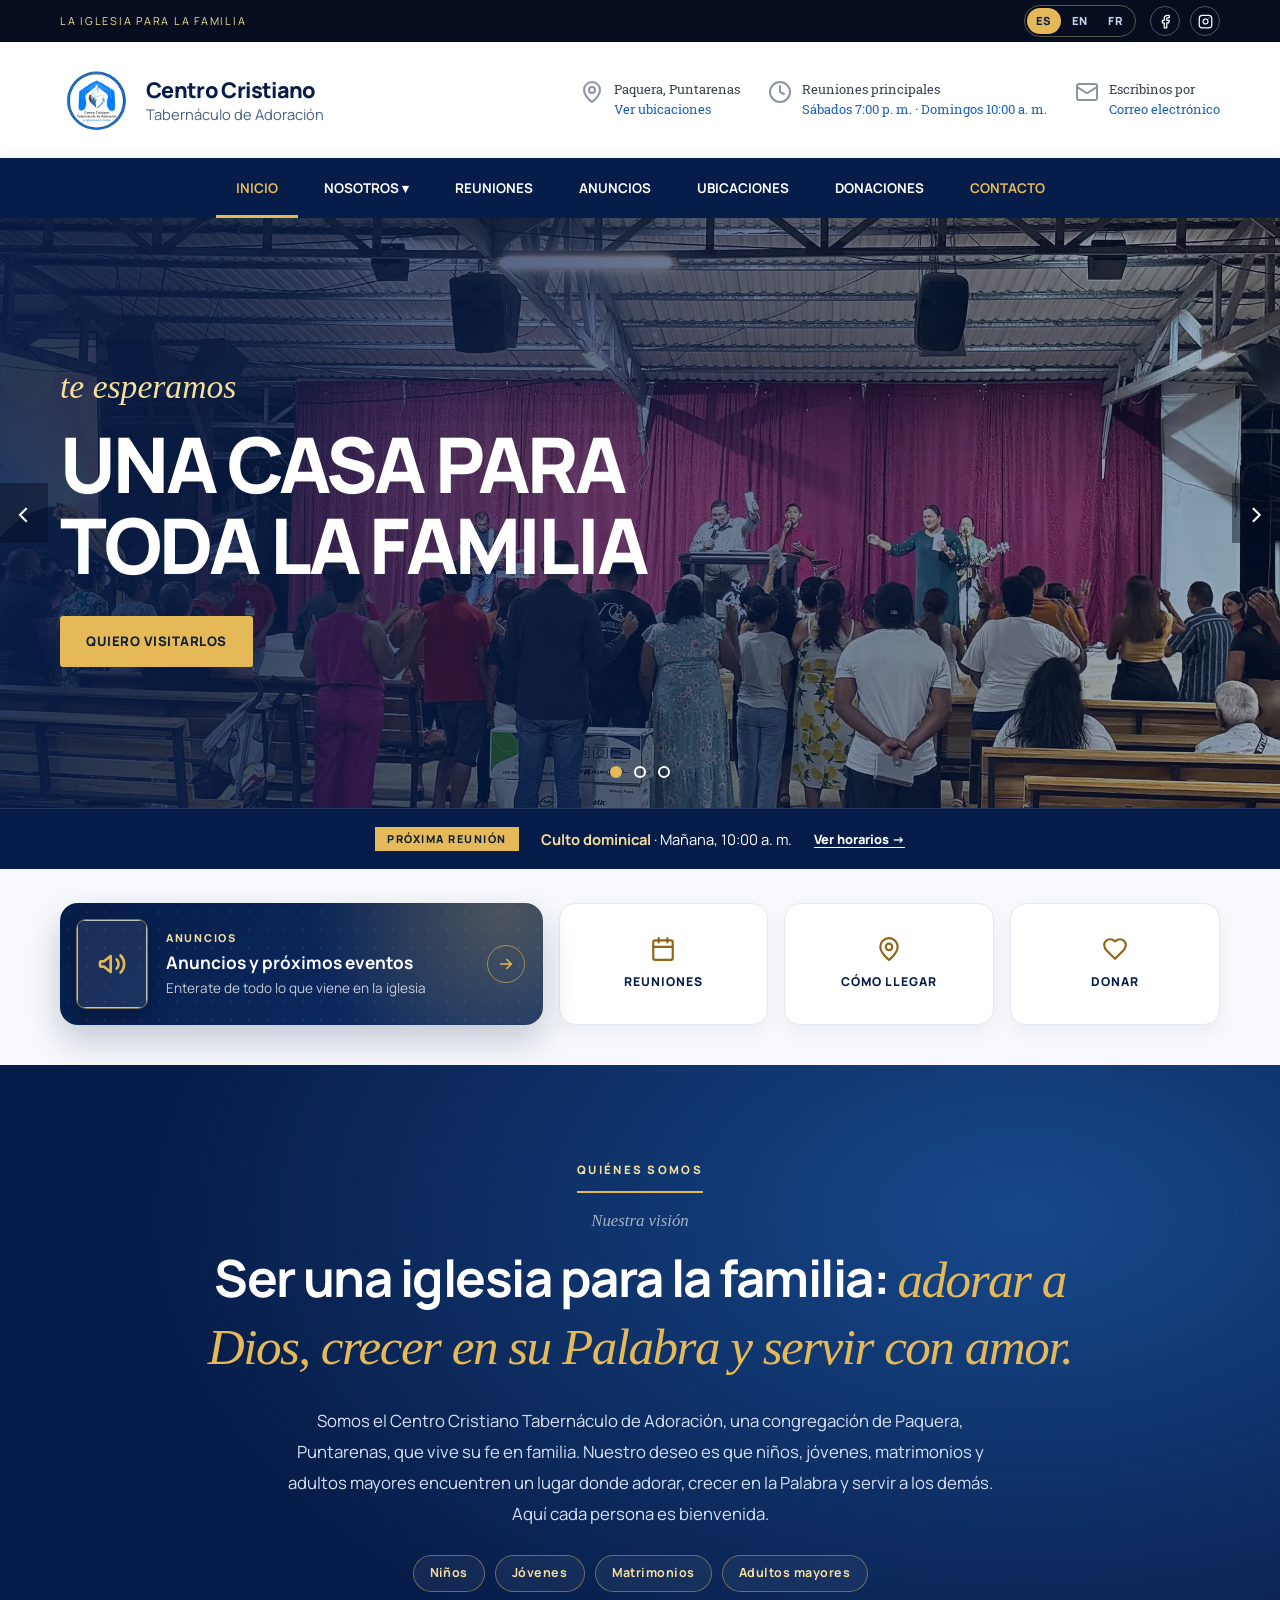
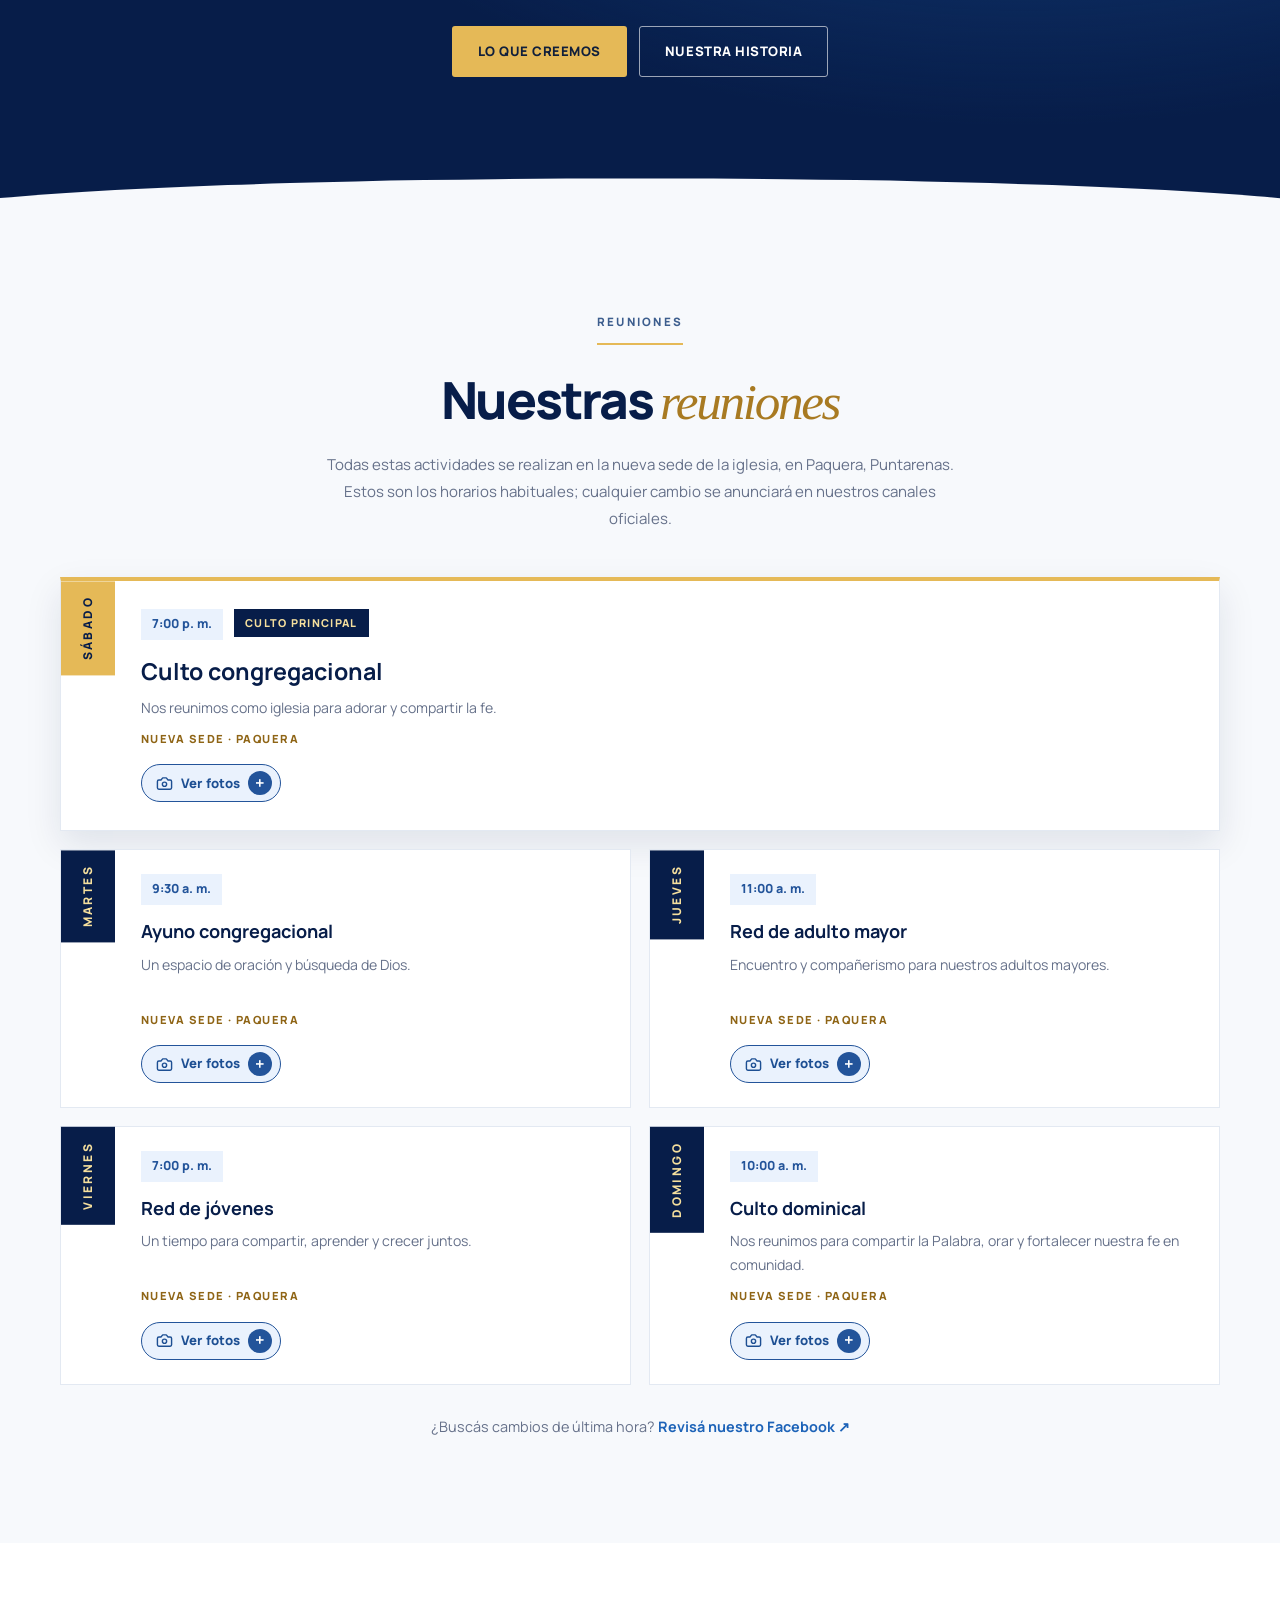
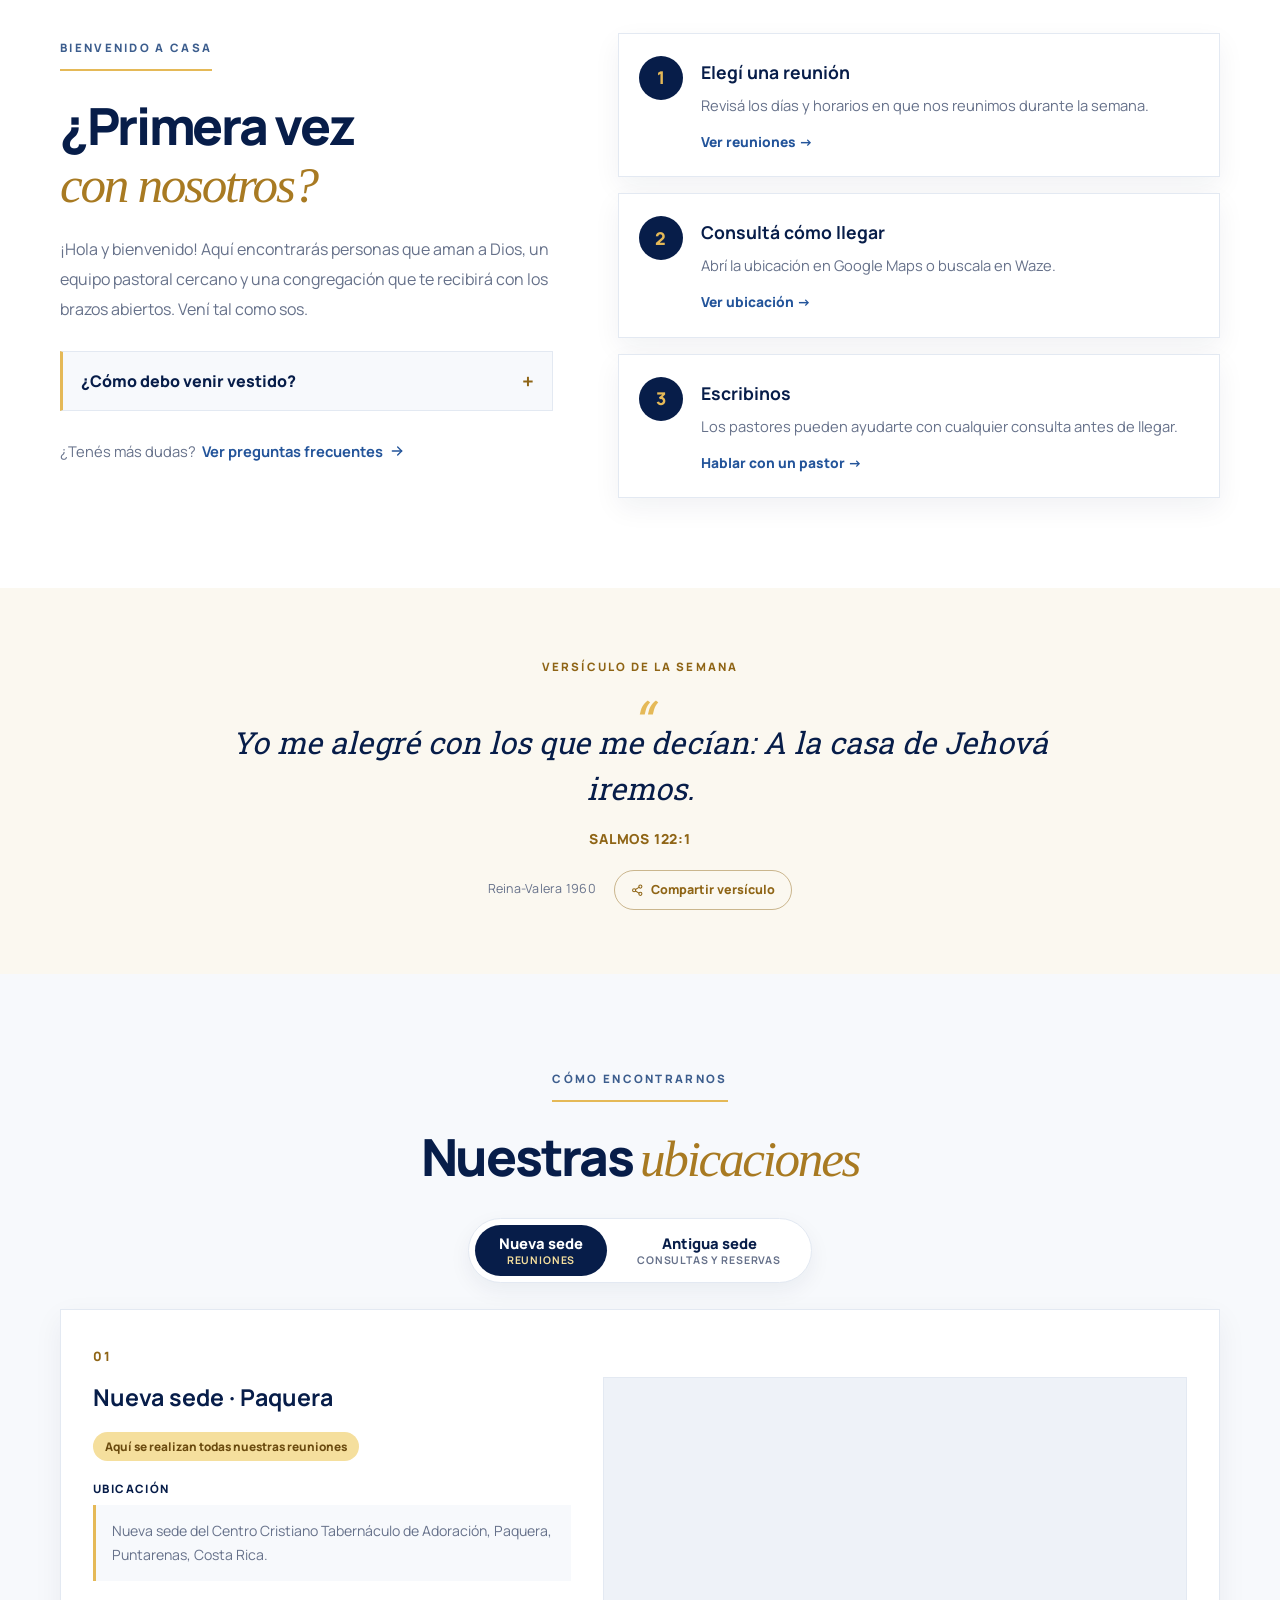
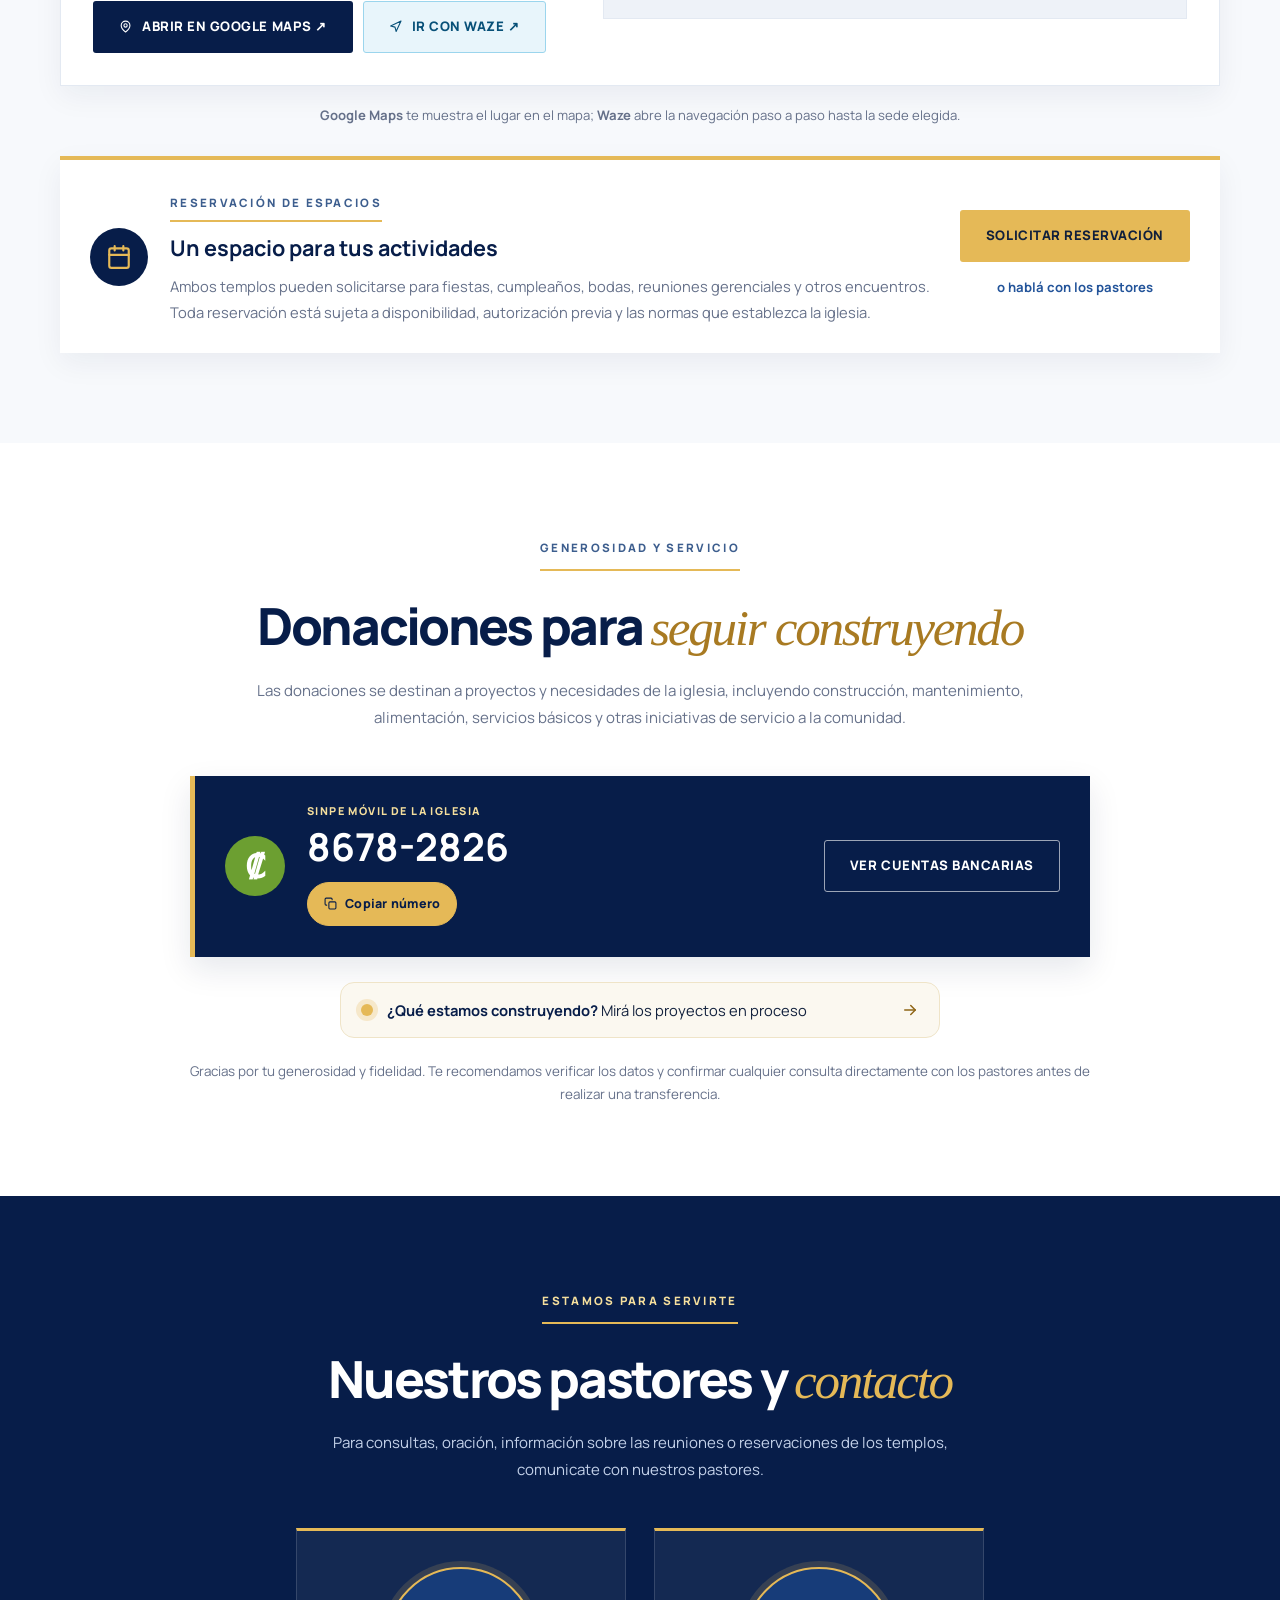
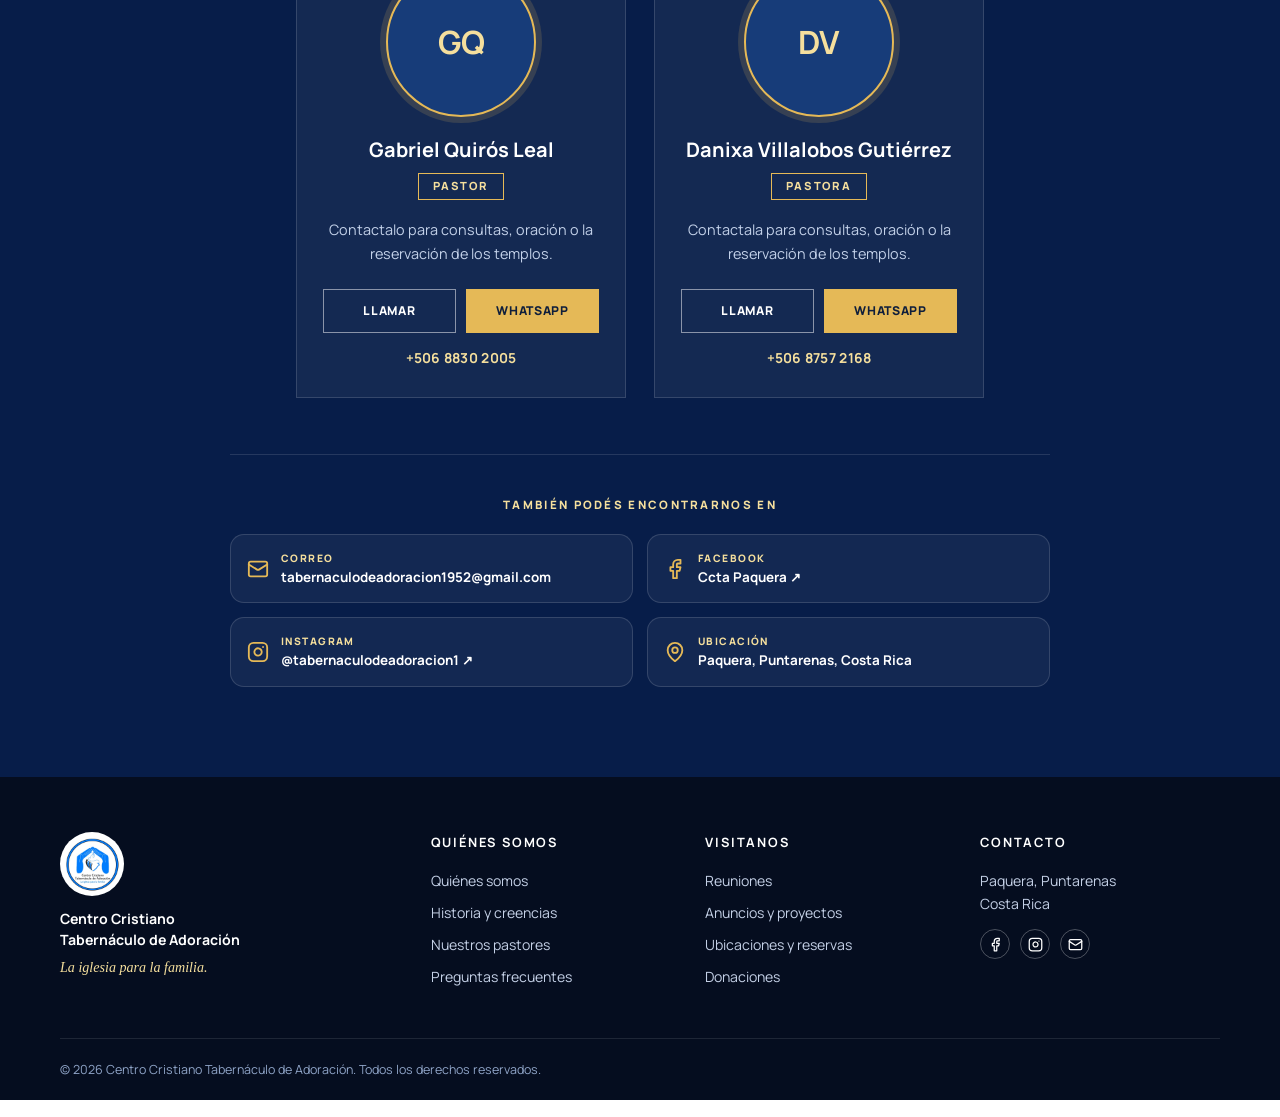
==== commit 877a1309: "Idioma siempre a mano, sitio sin animaciones de scroll, íconos y versículo para compartir Co-Authore" ====
--- a/index.html
+++ b/index.html
@@ -18,12 +18,12 @@
 
   <!-- Idiomas (español, inglés, francés) -->
 
-  <script src="i18n.js?v=2"></script>
-
-
-  <link rel="stylesheet" href="styles.css?v=12">
+  <script src="i18n.js?v=4"></script>
+
+
+  <link rel="stylesheet" href="styles.css?v=13">
   <link rel="stylesheet" href="extras.css?v=28">
-  <link rel="stylesheet" href="portada.css?v=6">
+  <link rel="stylesheet" href="portada.css?v=7">
 
   <!-- Ícono de pestaña y vista previa al compartir -->
   <link rel="canonical" href="https://ade30192.github.io/CCTA_SITIO/">
@@ -110,7 +110,7 @@
     <div class="container topbar-inner">
       <span>La iglesia para la familia</span>
 
-      <a class="topbar-app" href="#" data-instalar hidden>📲 Instalar la app</a>
+      <a class="topbar-app" href="#" data-instalar hidden><svg class="icon" aria-hidden="true" focusable="false" viewBox="0 0 24 24"><rect x="6" y="2" width="12" height="20" rx="2.5"/><path d="M12 7v7"/><path d="m9 11 3 3 3-3"/></svg><span>Instalar la app</span></a>
 
       <div class="social">
         <a href="https://www.facebook.com/share/1DuQMBURgQ/"
@@ -788,6 +788,13 @@
         <span class="verse-kicker">Versículo de la semana</span>
         <blockquote class="verse-text" id="verse-text">Yo me alegré con los que me decían: A la casa de Jehová iremos.</blockquote>
         <cite class="verse-ref" id="verse-ref">Salmos 122:1</cite>
+        <p class="verse-meta">
+          <span class="verse-version" id="verse-version">Reina-Valera 1960</span>
+          <button class="verse-share" id="verse-share" type="button">
+            <svg class="icon" viewBox="0 0 24 24" aria-hidden="true" focusable="false"><circle cx="18" cy="5" r="3"/><circle cx="6" cy="12" r="3"/><circle cx="18" cy="19" r="3"/><path d="m8.6 13.5 6.8 4M15.4 6.5l-6.8 4"/></svg>
+            <span>Compartir versículo</span>
+          </button>
+        </p>
       </div>
     </section>
 
@@ -1126,7 +1133,7 @@
              aria-label="Correo electrónico"><svg class="icon" aria-hidden="true" focusable="false"><use href="#i-mail"/></svg></a>
         </div>
 
-        <a class="f-app" href="#" data-instalar hidden>📲 Instalar la app</a>
+        <a class="f-app" href="#" data-instalar hidden><svg class="icon" aria-hidden="true" focusable="false" viewBox="0 0 24 24"><rect x="6" y="2" width="12" height="20" rx="2.5"/><path d="M12 7v7"/><path d="m9 11 3 3 3-3"/></svg><span>Instalar la app</span></a>
       </div>
 
     </div>
@@ -1145,7 +1152,7 @@
   <p id="copy-status" class="sr-only" role="status" aria-live="polite"></p>
 
   <script src="script.js?v=14"></script>
-  <script src="extras.js?v=11" defer></script>
+  <script src="extras.js?v=12" defer></script>
   <script src="portada.js?v=4" defer></script>
 
 
--- a/styles.css
+++ b/styles.css
@@ -2528,3 +2528,121 @@
     margin-right: 0;
   }
 }
+
+
+/* ---------- Botón flotante de idioma (aparece al bajar, encima de "volver arriba") ---------- */
+
+.lang-float {
+  position: fixed;
+  z-index: 51;
+  right: 18px;
+  bottom: max(18px, env(safe-area-inset-bottom));
+  display: flex;
+  flex-direction: column;
+  align-items: flex-end;
+  gap: 8px;
+  opacity: 0;
+  visibility: hidden;
+  transform: translateY(10px);
+  transition: opacity .25s, transform .25s, visibility .25s;
+}
+
+.lang-float.con-arriba {
+  bottom: calc(max(18px, env(safe-area-inset-bottom)) + 56px);
+}
+
+.lang-float.show {
+  opacity: 1;
+  visibility: visible;
+  transform: none;
+}
+
+.lang-float-btn {
+  display: inline-flex;
+  flex-direction: column;
+  align-items: center;
+  justify-content: center;
+  gap: 1px;
+  width: 46px;
+  height: 46px;
+  padding: 0;
+  border: 0;
+  border-radius: 50%;
+  background: var(--navy);
+  color: var(--gold);
+  box-shadow: 0 8px 20px rgba(5, 13, 31, .28);
+  cursor: pointer;
+  transition: background .2s, color .2s;
+}
+
+.lang-float-btn .icon {
+  width: 16px;
+  height: 16px;
+  stroke-width: 1.8;
+}
+
+.lang-float-btn span {
+  font: 800 .62rem/1 var(--head);
+  letter-spacing: .06em;
+}
+
+.lang-float-btn:hover,
+.lang-float.abierto .lang-float-btn {
+  background: var(--gold);
+  color: var(--navy);
+}
+
+.lang-float-btn:focus-visible {
+  outline: 3px solid var(--gold);
+  outline-offset: 3px;
+}
+
+.lang-float-menu {
+  display: flex;
+  flex-direction: column;
+  min-width: 150px;
+  padding: 6px;
+  border: 1px solid var(--line);
+  border-radius: 12px;
+  background: #fff;
+  box-shadow: 0 14px 34px rgba(5, 13, 31, .22);
+}
+
+.lang-float-menu[hidden] {
+  display: none;
+}
+
+.lang-float-menu button {
+  min-height: 44px;
+  padding: 10px 14px;
+  border: 0;
+  border-radius: 8px;
+  background: transparent;
+  color: var(--ink);
+  font: 700 .9rem/1.2 var(--head);
+  text-align: left;
+  cursor: pointer;
+}
+
+.lang-float-menu button:hover {
+  background: var(--bg);
+}
+
+.lang-float-menu button[aria-pressed="true"] {
+  background: var(--navy);
+  color: #fff;
+}
+
+.lang-float-menu button[aria-pressed="true"]::after {
+  content: " ✓";
+  color: var(--gold);
+}
+
+.lang-float-menu button:focus-visible {
+  outline: 2px solid var(--gold);
+  outline-offset: 1px;
+}
+
+@media print {
+  .lang-float { display: none; }
+}
--- a/extras.css
+++ b/extras.css
@@ -1374,3 +1374,42 @@
     grid-column: auto;
   }
 }
+
+
+/* ---------- Versículo: versión bíblica y botón compartir ---------- */
+
+.verse-meta {
+  display: flex;
+  flex-wrap: wrap;
+  align-items: center;
+  justify-content: center;
+  gap: 10px 18px;
+  margin: 18px 0 0;
+}
+
+.verse-version {
+  color: var(--muted, #66718a);
+  font-size: .78rem;
+  letter-spacing: .02em;
+}
+
+.verse-share {
+  display: inline-flex;
+  align-items: center;
+  gap: 8px;
+  min-height: 40px;
+  padding: 8px 16px;
+  border: 1px solid rgba(143, 101, 22, .45);
+  border-radius: 999px;
+  background: transparent;
+  color: var(--gold-dark, #8f6516);
+  font: 800 .78rem/1 var(--head, "Manrope", Arial, sans-serif);
+  cursor: pointer;
+  transition: background .2s, color .2s, border-color .2s;
+}
+
+.verse-share:hover {
+  border-color: var(--gold-dark, #8f6516);
+  background: var(--gold-dark, #8f6516);
+  color: #fff;
+}
--- a/portada.css
+++ b/portada.css
@@ -1147,32 +1147,24 @@
 }
 
 
-/* ---------- Fotos de reuniones: brillo suave mientras cargan y aparición gradual ---------- */
+/* ---------- Fotos de reuniones: fondo gris claro fijo mientras cargan ---------- */
 
 .event-photo {
-  background: linear-gradient(100deg, #e9eef6 30%, #f4f7fb 50%, #e9eef6 70%) 0 0 / 300% 100%;
-  animation: foto-cargando 1.4s linear infinite;
-}
-
-.event-photo.cargada,
-.event-photo.is-empty {
-  animation: none;
   background: #e9eef6;
 }
 
-.js-fotos .event-photo img {
-  opacity: 0;
-  transition: opacity .35s ease;
-}
-
-.js-fotos .event-photo.cargada img {
-  opacity: 1;
-}
-
-@keyframes foto-cargando {
-  to { background-position: -150% 0; }
-}
-
-@media (prefers-reduced-motion: reduce) {
-  .event-photo { animation: none; }
-}
+
+/* ---------- "Instalar la app" con ícono (sin emoji) ---------- */
+
+.topbar-app,
+.f-app {
+  display: inline-flex;
+  align-items: center;
+  gap: 6px;
+}
+
+.topbar-app .icon,
+.f-app .icon {
+  width: 1.1em;
+  height: 1.1em;
+}
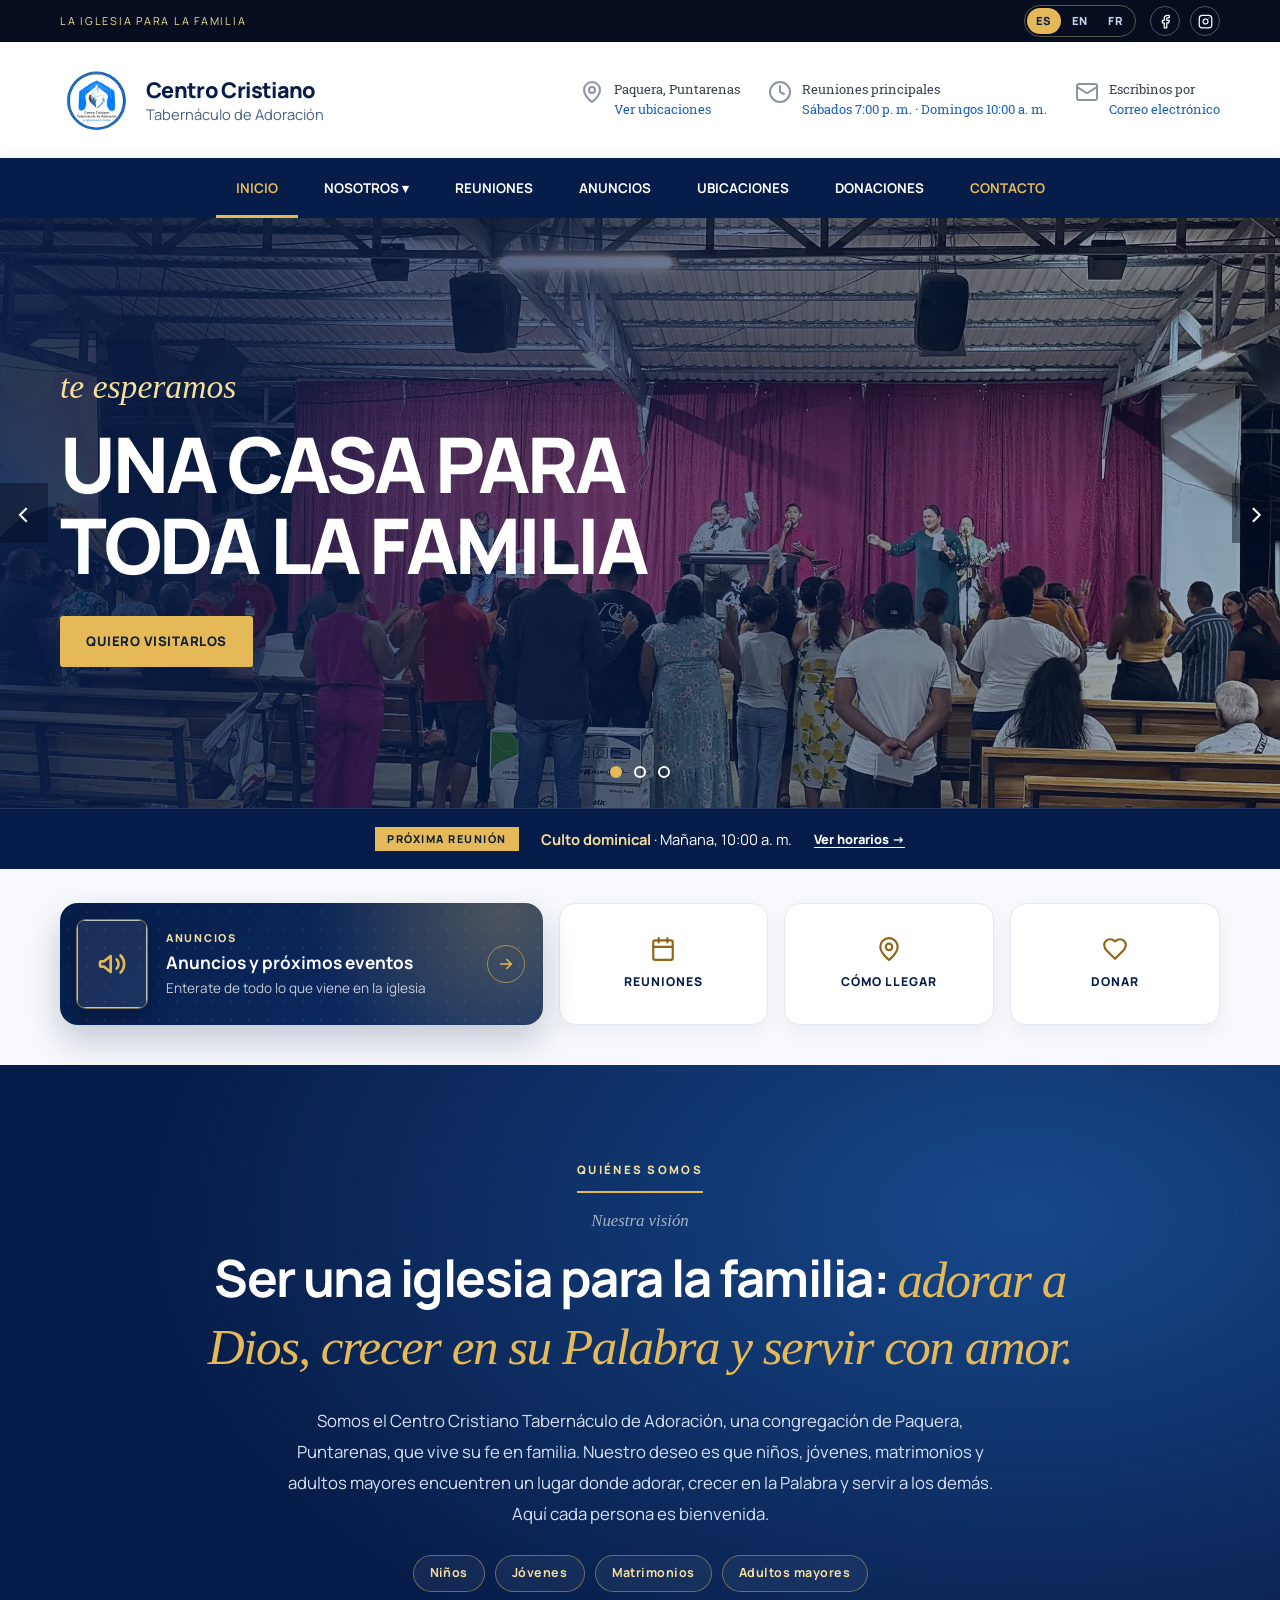
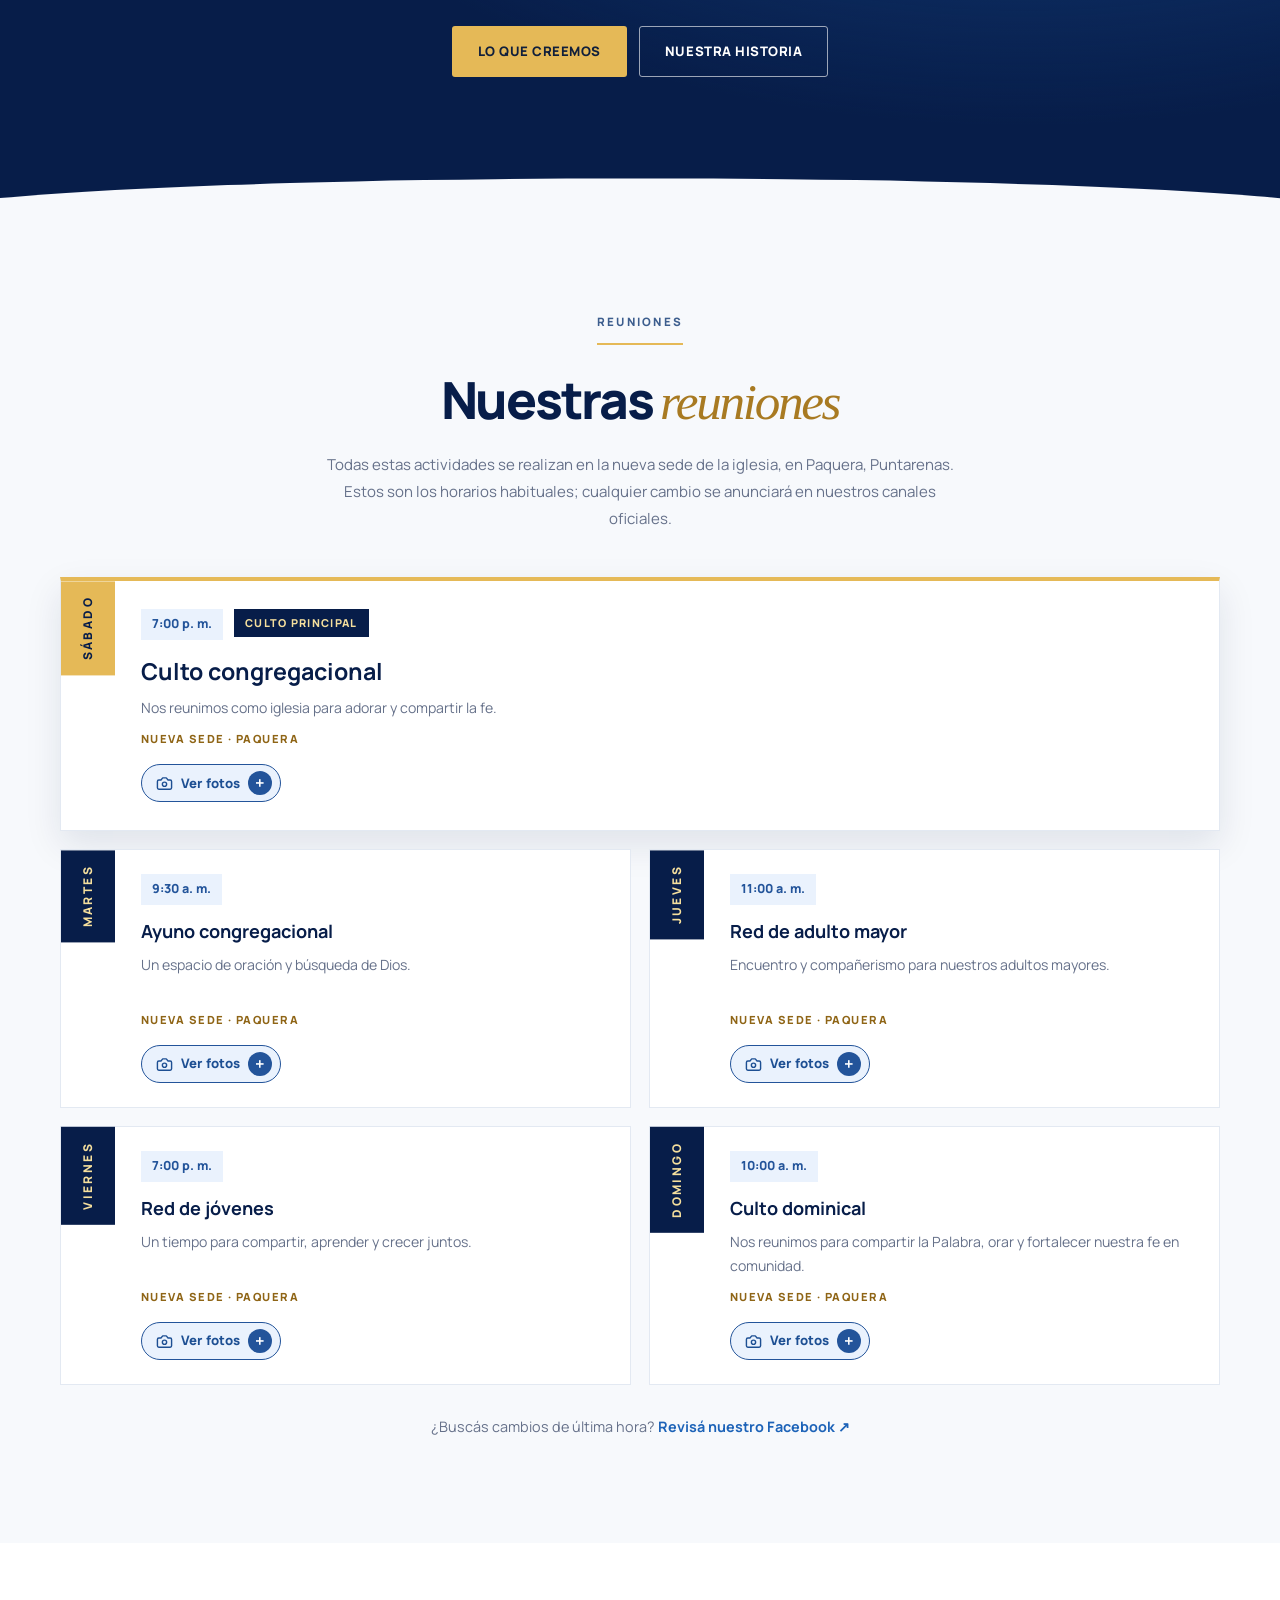
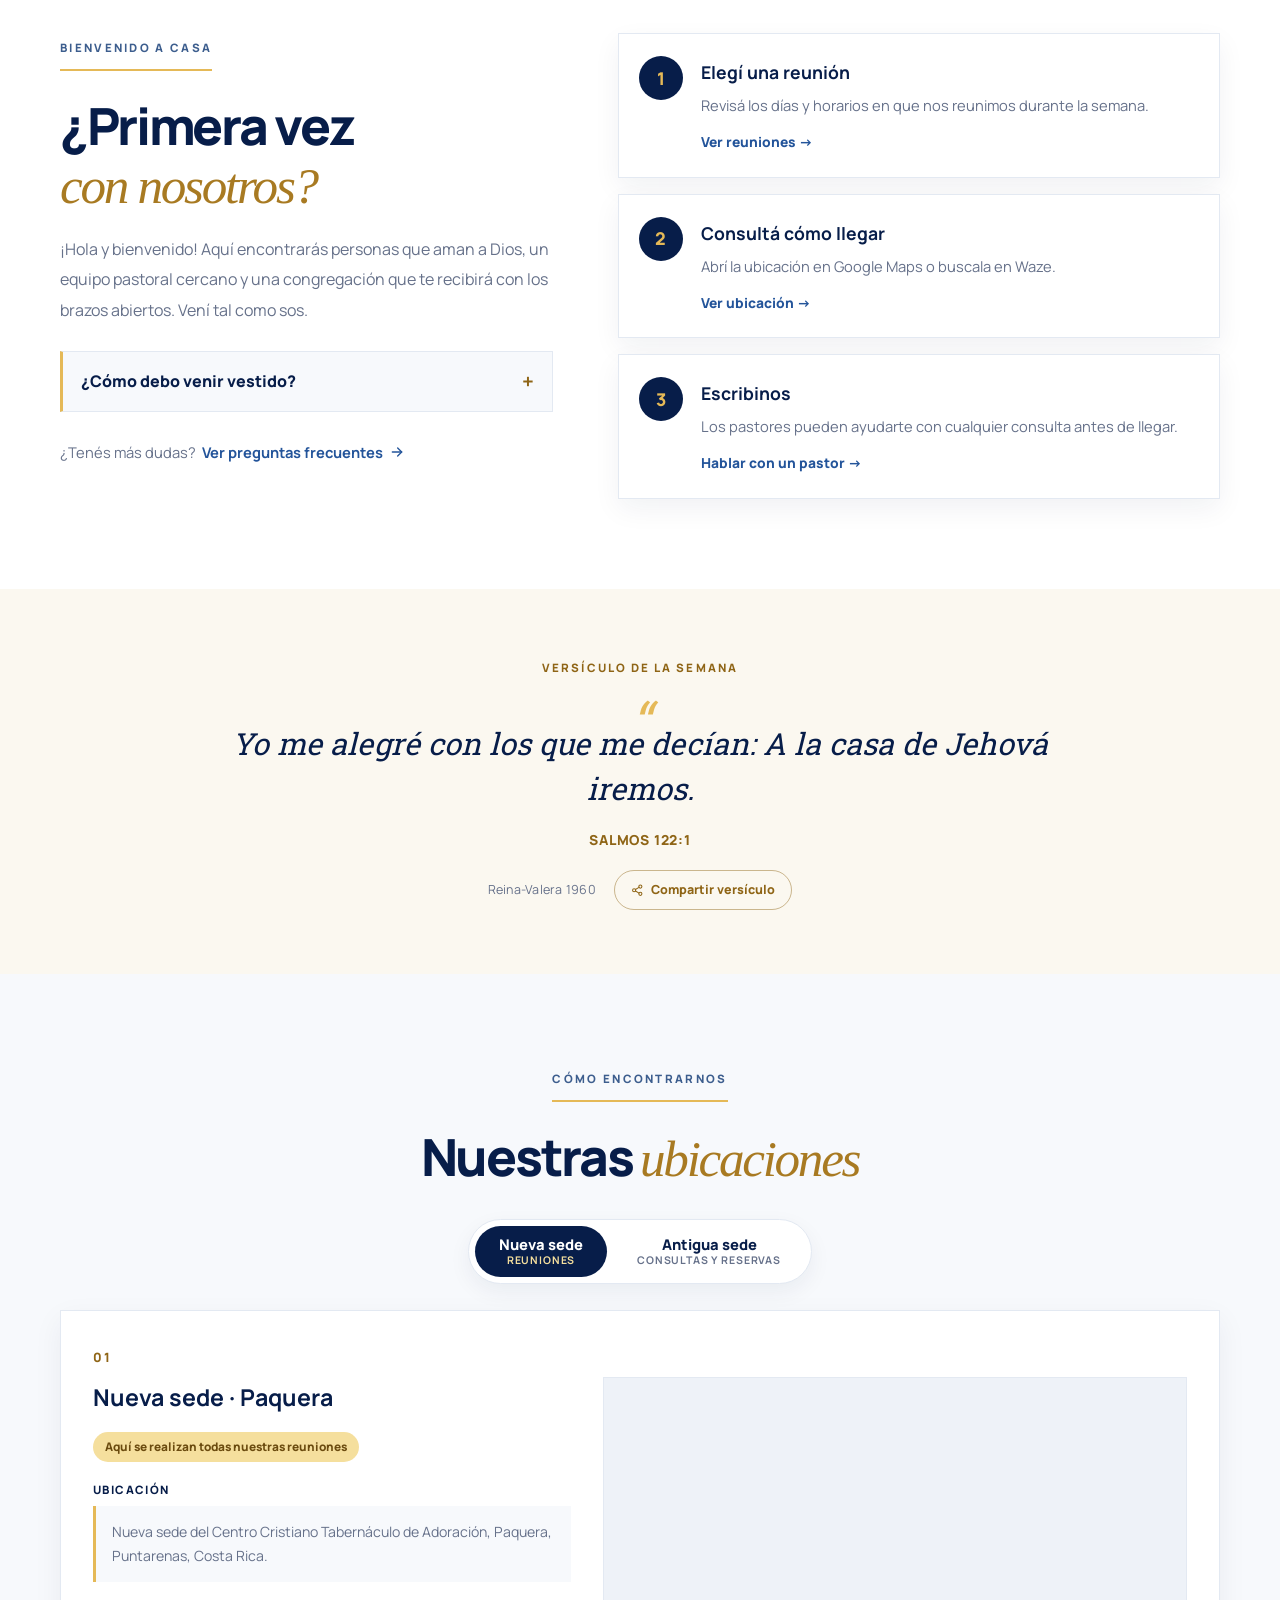
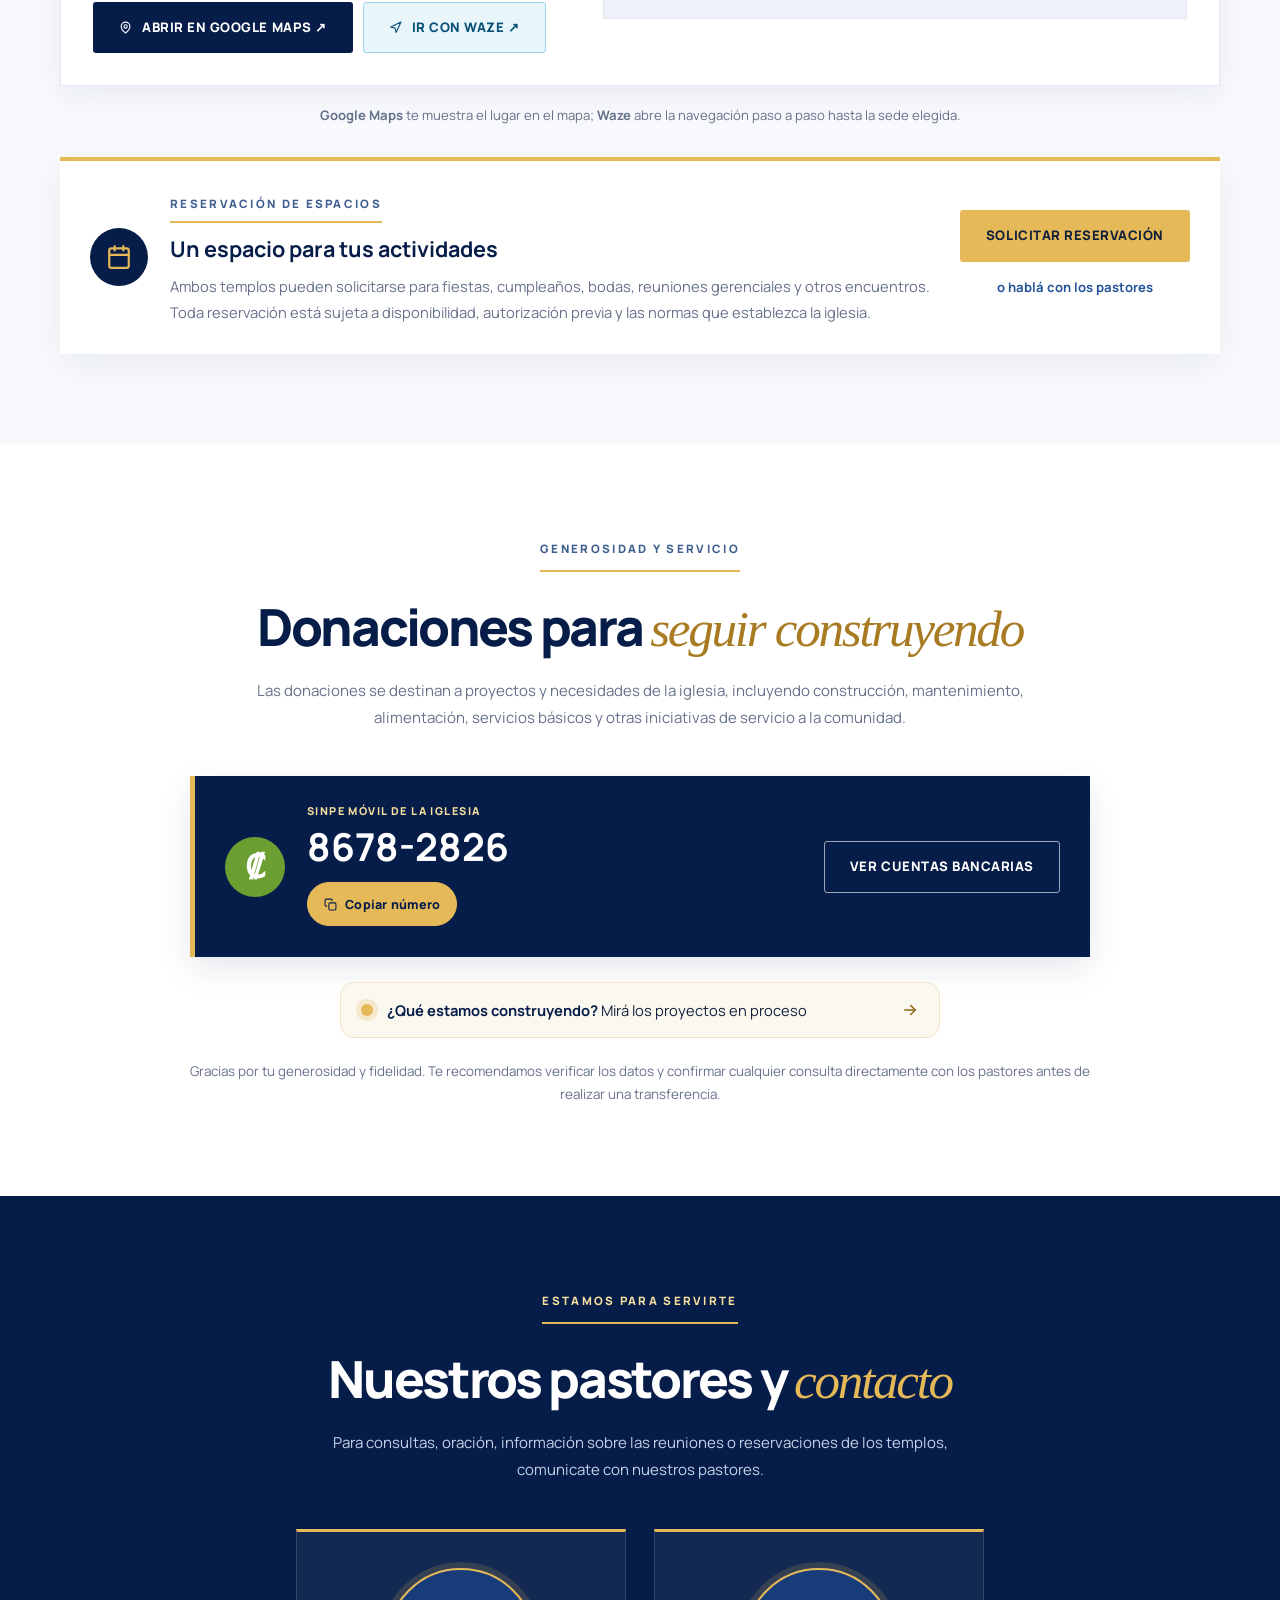
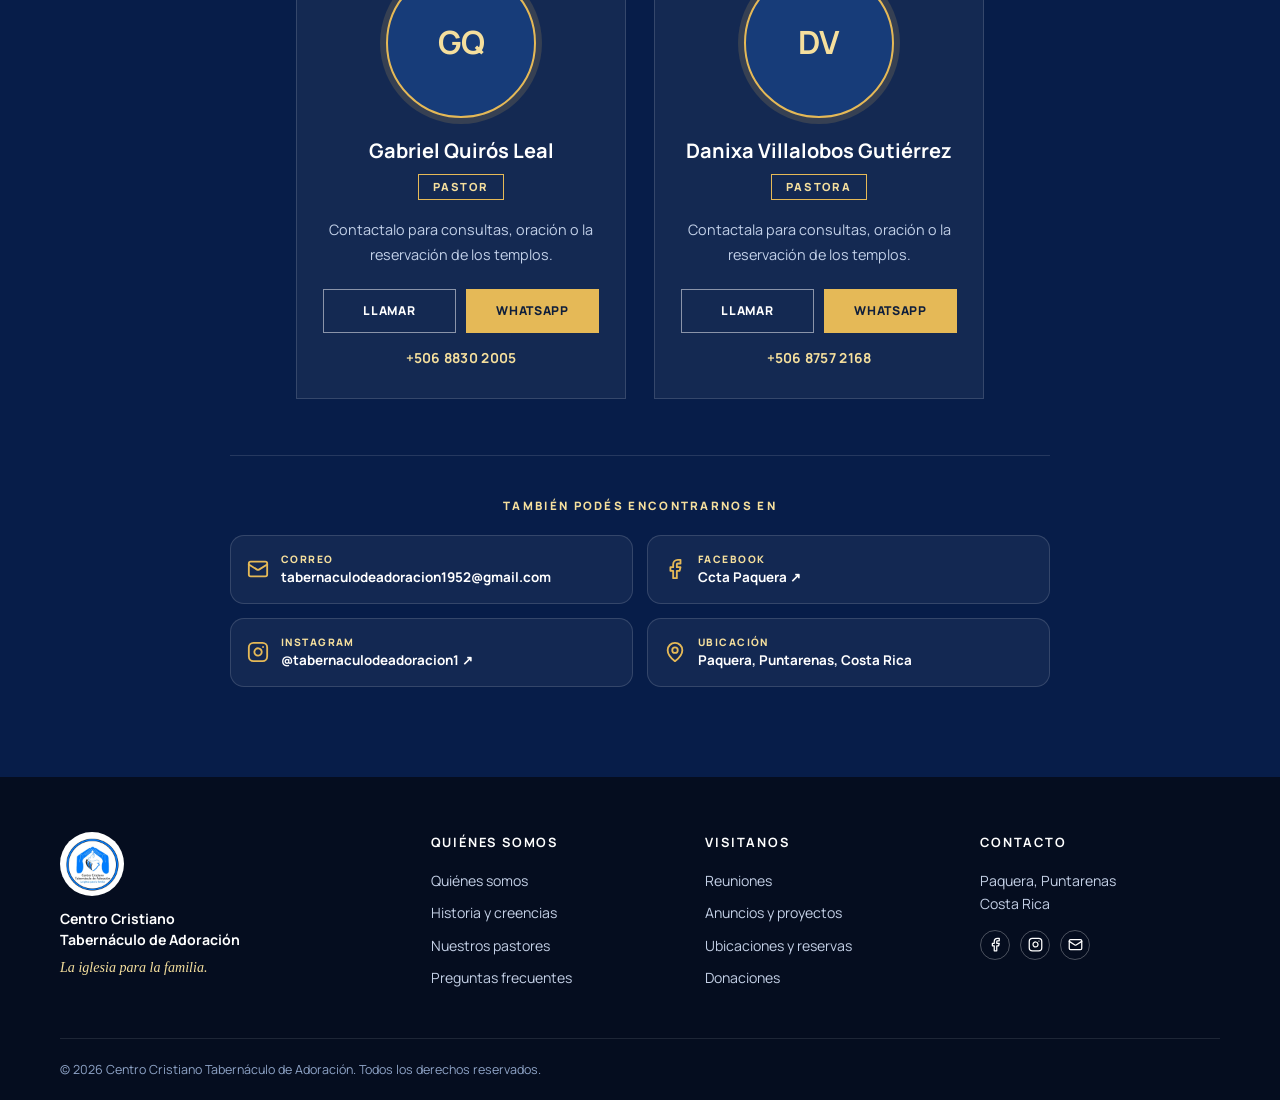
==== commit da38fd75: "Celular: barra superior dentro del menú; tarjetas de reuniones del mismo alto Co-Authored-By: Claude" ====
--- a/index.html
+++ b/index.html
@@ -18,12 +18,12 @@
 
   <!-- Idiomas (español, inglés, francés) -->
 
-  <script src="i18n.js?v=4"></script>
-
-
-  <link rel="stylesheet" href="styles.css?v=13">
-  <link rel="stylesheet" href="extras.css?v=28">
-  <link rel="stylesheet" href="portada.css?v=7">
+  <script src="i18n.js?v=7"></script>
+
+
+  <link rel="stylesheet" href="styles.css?v=14">
+  <link rel="stylesheet" href="extras.css?v=29">
+  <link rel="stylesheet" href="portada.css?v=8">
 
   <!-- Ícono de pestaña y vista previa al compartir -->
   <link rel="canonical" href="https://ade30192.github.io/CCTA_SITIO/">
@@ -205,6 +205,26 @@
       <li><a href="#contacto" class="accent">Contacto</a></li>
 
     </ul>
+
+    <!-- Solo en celular: lo que estaba en la barra superior vive aquí, dentro del menú -->
+    <div class="nav-extra">
+      <div class="nav-extra-fila">
+        <span class="nav-extra-titulo">Idioma</span>
+        <div class="nav-lang"></div>
+      </div>
+
+      <a class="nav-app" href="#" data-instalar hidden><svg class="icon" aria-hidden="true" focusable="false" viewBox="0 0 24 24"><rect x="6" y="2" width="12" height="20" rx="2.5"/><path d="M12 7v7"/><path d="m9 11 3 3 3-3"/></svg><span>Instalar la app</span></a>
+
+      <div class="nav-extra-fila">
+        <span class="nav-extra-titulo">Seguinos</span>
+        <div class="social nav-social">
+          <a href="https://www.facebook.com/share/1DuQMBURgQ/"
+             target="_blank" rel="noopener noreferrer" aria-label="Facebook"><svg class="icon" aria-hidden="true" focusable="false"><use href="#i-facebook"/></svg></a>
+          <a href="https://www.instagram.com/tabernaculodeadoracion1?cplk=bXNycDRzZTFvM3R6"
+             target="_blank" rel="noopener noreferrer" aria-label="Instagram"><svg class="icon" aria-hidden="true" focusable="false"><use href="#i-instagram"/></svg></a>
+        </div>
+      </div>
+    </div>
   </nav>
 
 
@@ -1152,7 +1172,7 @@
   <p id="copy-status" class="sr-only" role="status" aria-live="polite"></p>
 
   <script src="script.js?v=14"></script>
-  <script src="extras.js?v=12" defer></script>
+  <script src="extras.js?v=14" defer></script>
   <script src="portada.js?v=4" defer></script>
 
 
--- a/styles.css
+++ b/styles.css
@@ -2646,3 +2646,91 @@
 @media print {
   .lang-float { display: none; }
 }
+
+
+/* =====================================================
+   CELULAR: BARRA SUPERIOR DENTRO DEL MENÚ
+   Idioma, "Instalar la app" y redes pasan al menú ☰
+   para que la parte de arriba se vea limpia.
+   ===================================================== */
+
+.nav-extra {
+  display: none;
+}
+
+@media (max-width: 760px) {
+  .topbar {
+    display: none;
+  }
+
+  .mainnav.open .nav-extra {
+    display: flex;
+    flex-direction: column;
+    gap: 14px;
+    padding: 16px 20px 18px;
+    background: #061536;
+    border-top: 1px solid rgba(245, 223, 157, .18);
+  }
+
+  .nav-extra-fila {
+    display: flex;
+    align-items: center;
+    justify-content: space-between;
+    gap: 12px;
+  }
+
+  .nav-extra-titulo {
+    color: var(--gold-light);
+    font-size: .68rem;
+    font-weight: 800;
+    letter-spacing: .16em;
+    text-transform: uppercase;
+  }
+
+  .nav-lang .lang-switch {
+    margin: 0;
+  }
+
+  .nav-lang .lang-switch button {
+    min-width: 46px;
+    min-height: 36px;
+    font-size: .76rem;
+  }
+
+  .nav-social {
+    gap: 12px;
+  }
+
+  .nav-social a {
+    width: 40px;
+    height: 40px;
+  }
+
+  .nav-app {
+    display: inline-flex;
+    align-items: center;
+    justify-content: center;
+    gap: 8px;
+    min-height: 44px;
+    padding: 10px 16px;
+    border: 1px solid rgba(229, 185, 87, .6);
+    border-radius: 999px;
+    color: var(--gold-light, #f5df9d);
+    font-size: .82rem;
+    font-weight: 800;
+  }
+
+  .nav-app:hover {
+    background: var(--gold, #e5b957);
+    color: var(--navy, #071d49);
+  }
+
+  .nav-app[hidden] {
+    display: none !important;
+  }
+
+  .nav-app .icon {
+    width: 1.1em;
+    height: 1.1em;
+  }
+}
--- a/extras.css
+++ b/extras.css
@@ -1413,3 +1413,20 @@
   background: var(--gold-dark, #8f6516);
   color: #fff;
 }
+
+
+/* ---------- Reuniones: mismo alto y "Ver fotos" alineado abajo ----------
+   (el alto lo iguala extras.js; aquí el botón se va al fondo de cada tarjeta) */
+.agenda-grid .event:not(.event-principal) .event-body {
+  display: flex;
+  flex-direction: column;
+  align-items: flex-start;
+}
+
+.agenda-grid .event:not(.event-principal) .event-more {
+  margin-top: auto;
+}
+
+.agenda-grid .event:not(.event-principal) .place {
+  margin-bottom: 16px;
+}
--- a/portada.css
+++ b/portada.css
@@ -1147,10 +1147,34 @@
 }
 
 
-/* ---------- Fotos de reuniones: fondo gris claro fijo mientras cargan ---------- */
+/* ---------- Fotos de reuniones: brillo suave mientras cargan y aparición gradual ---------- */
 
 .event-photo {
+  background: linear-gradient(100deg, #e9eef6 30%, #f4f7fb 50%, #e9eef6 70%) 0 0 / 300% 100%;
+  animation: foto-cargando 1.4s linear infinite;
+}
+
+.event-photo.cargada,
+.event-photo.is-empty {
+  animation: none;
   background: #e9eef6;
+}
+
+.js-fotos .event-photo img {
+  opacity: 0;
+  transition: opacity .35s ease;
+}
+
+.js-fotos .event-photo.cargada img {
+  opacity: 1;
+}
+
+@keyframes foto-cargando {
+  to { background-position: -150% 0; }
+}
+
+@media (prefers-reduced-motion: reduce) {
+  .event-photo { animation: none; }
 }
 
 
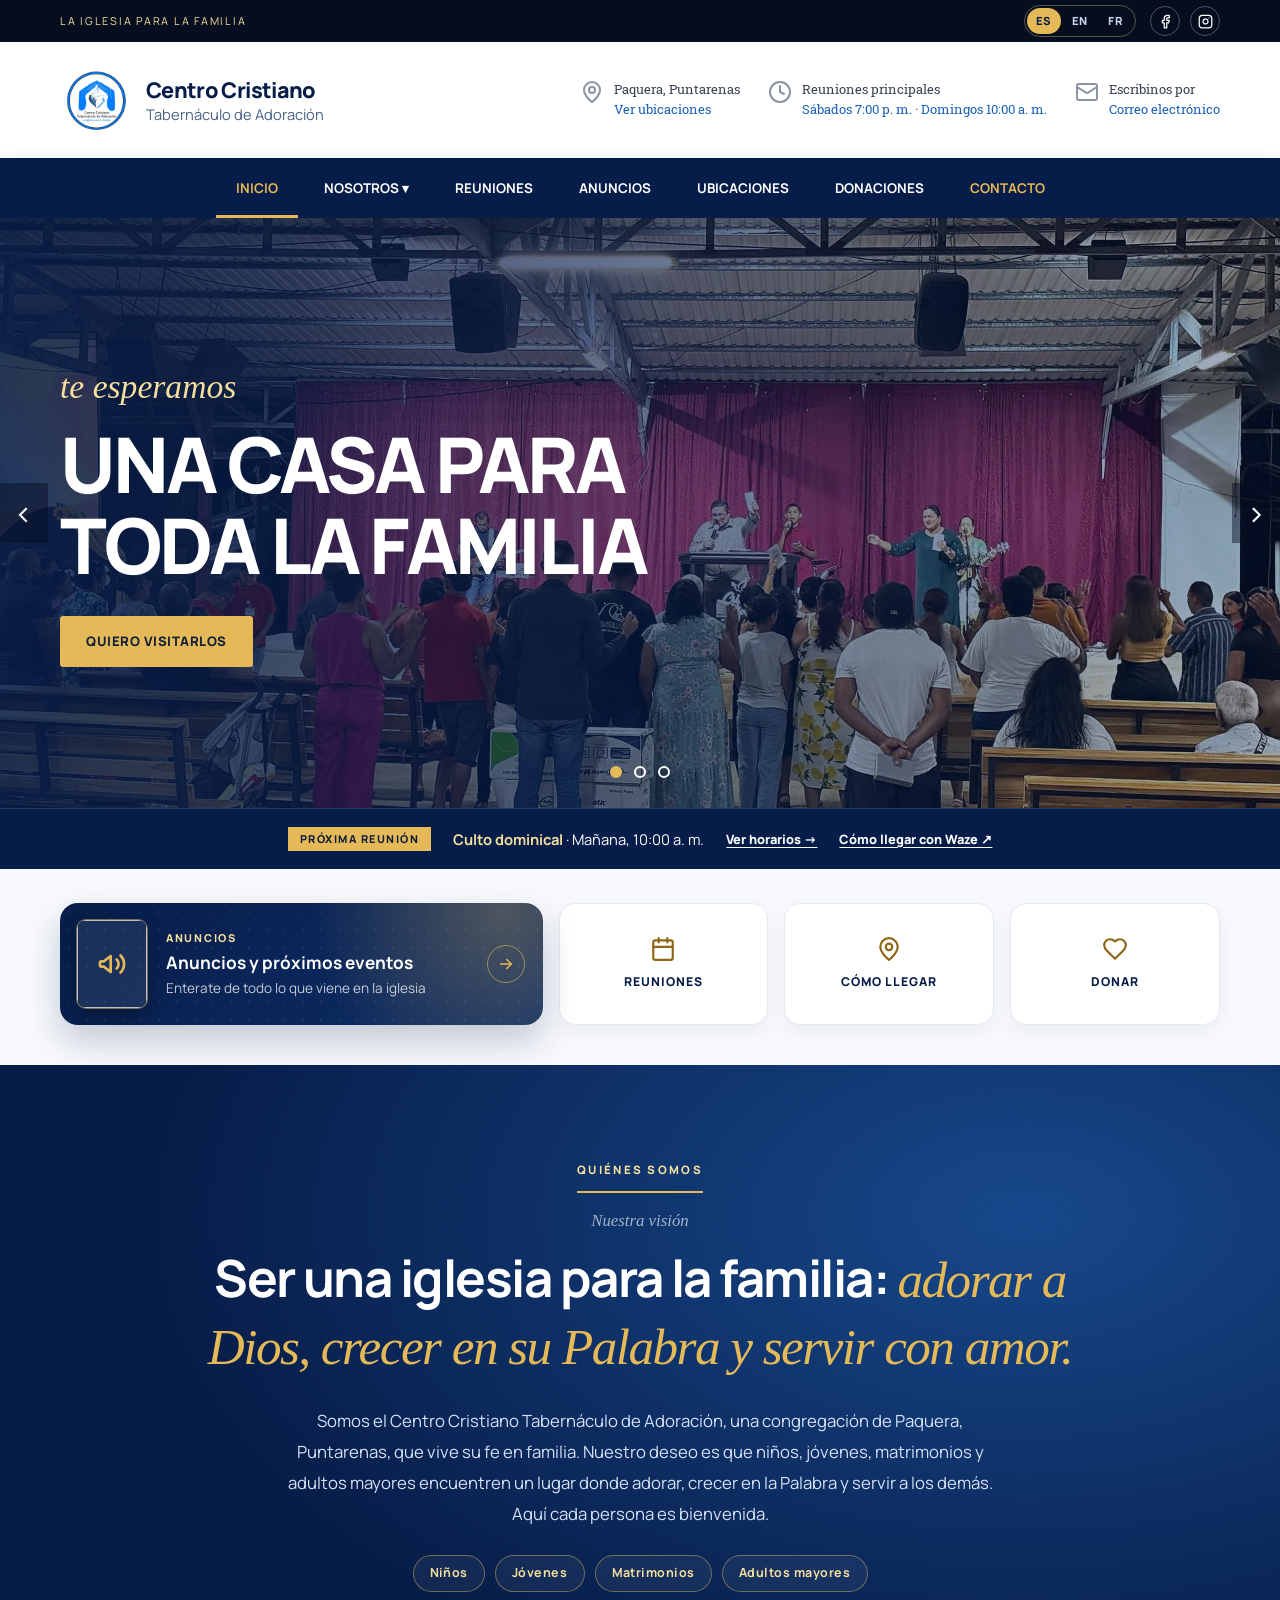
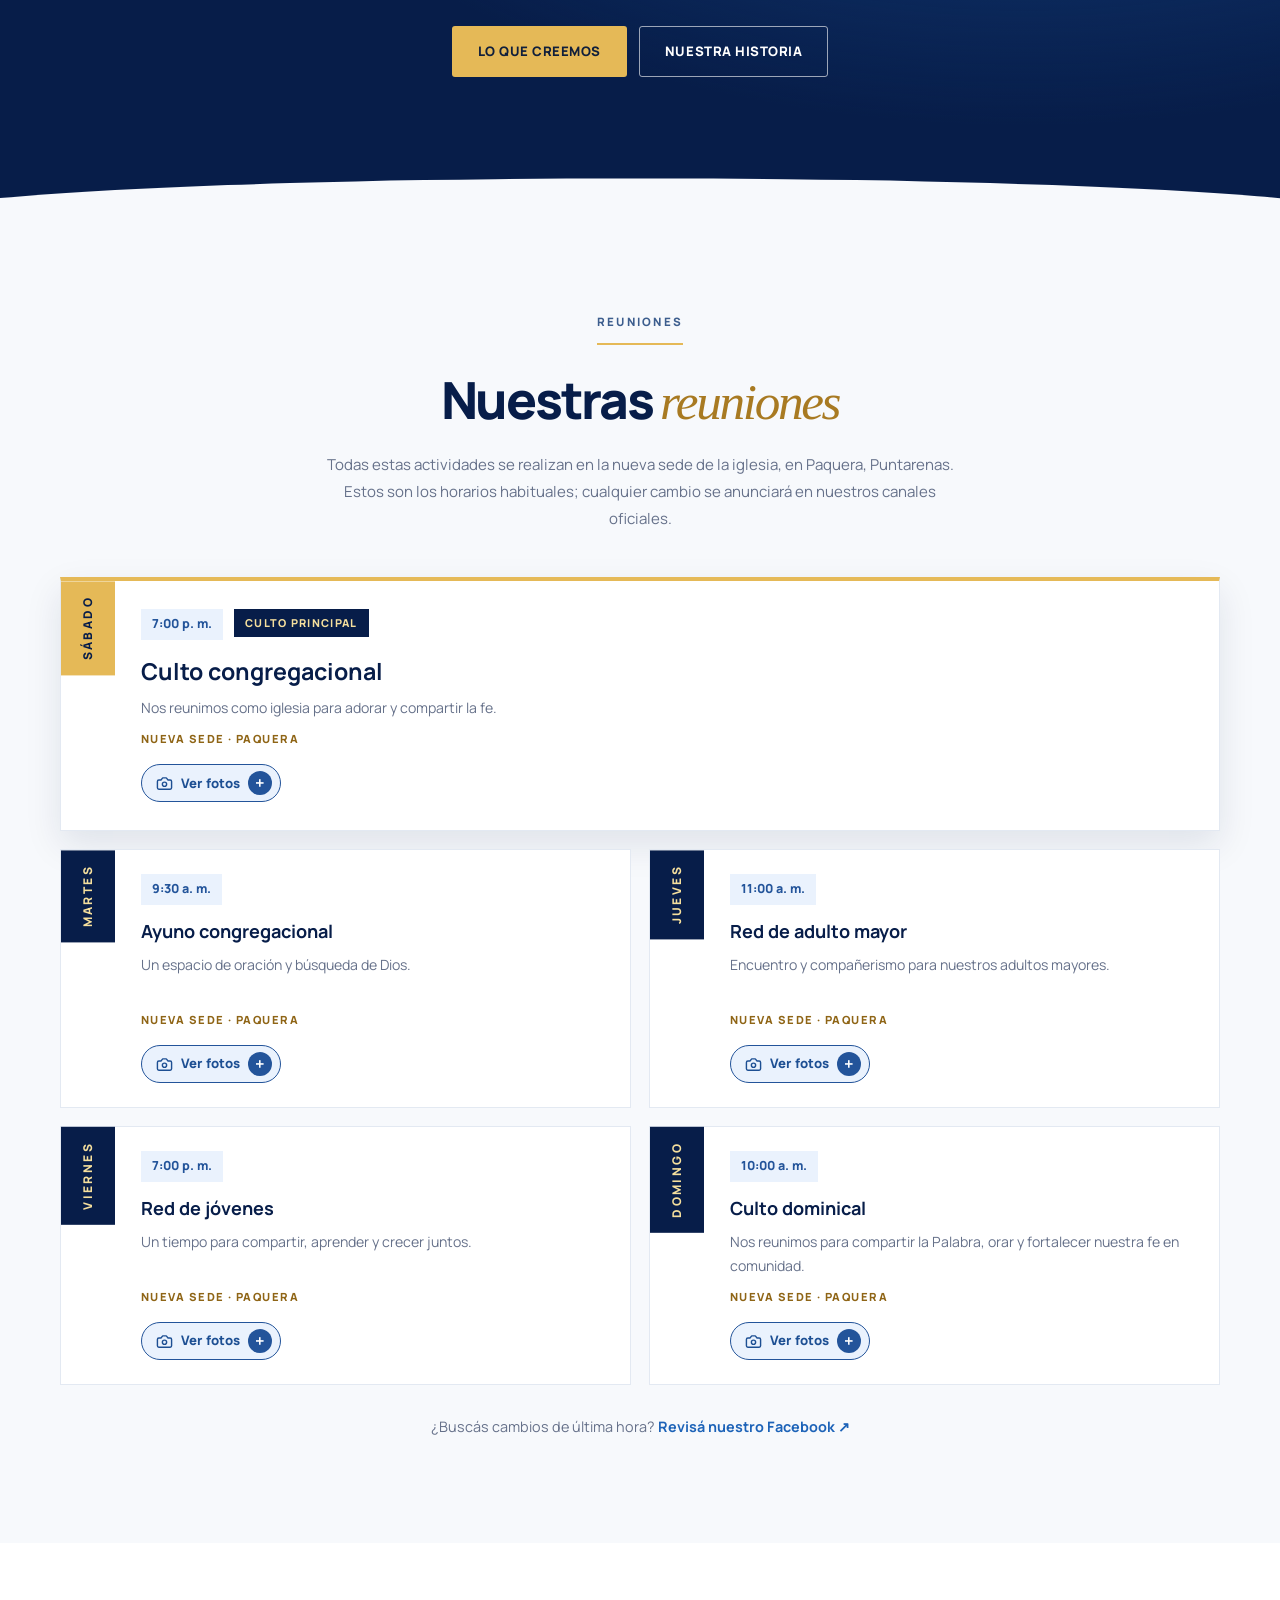
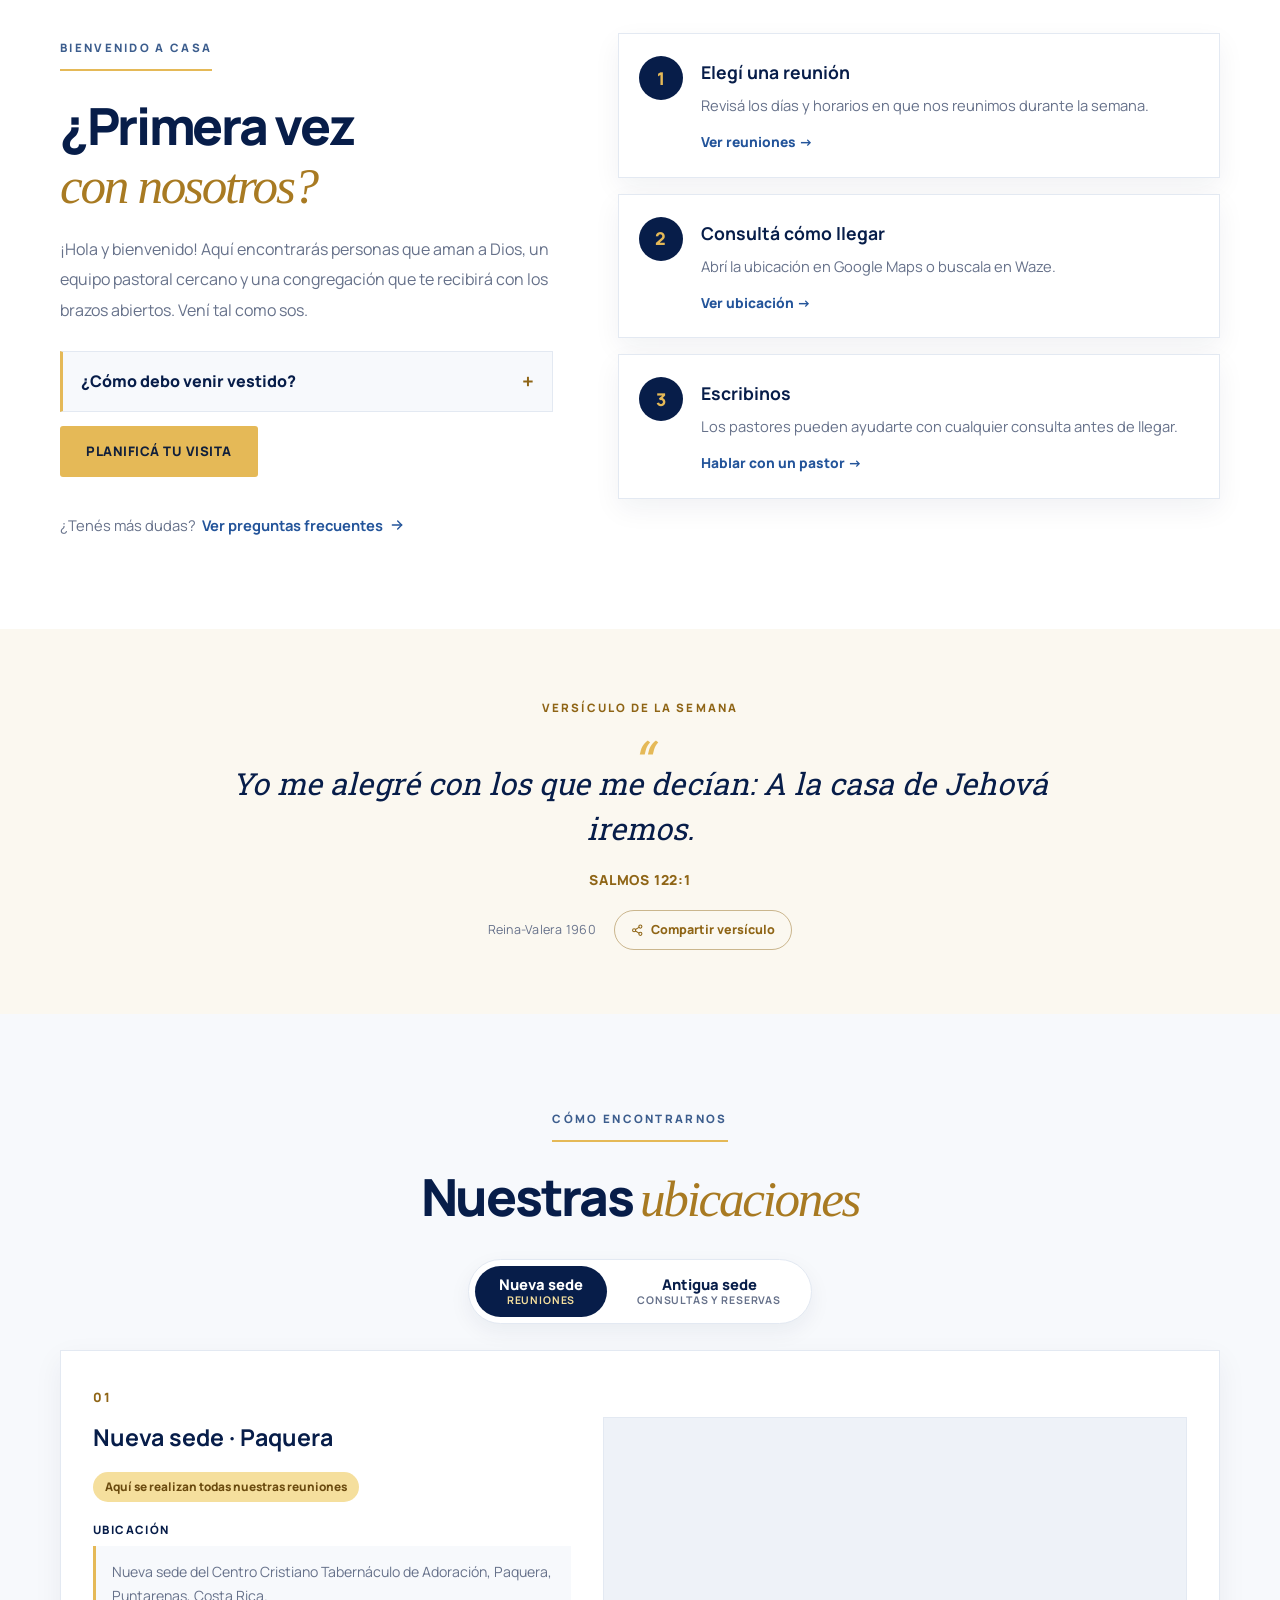
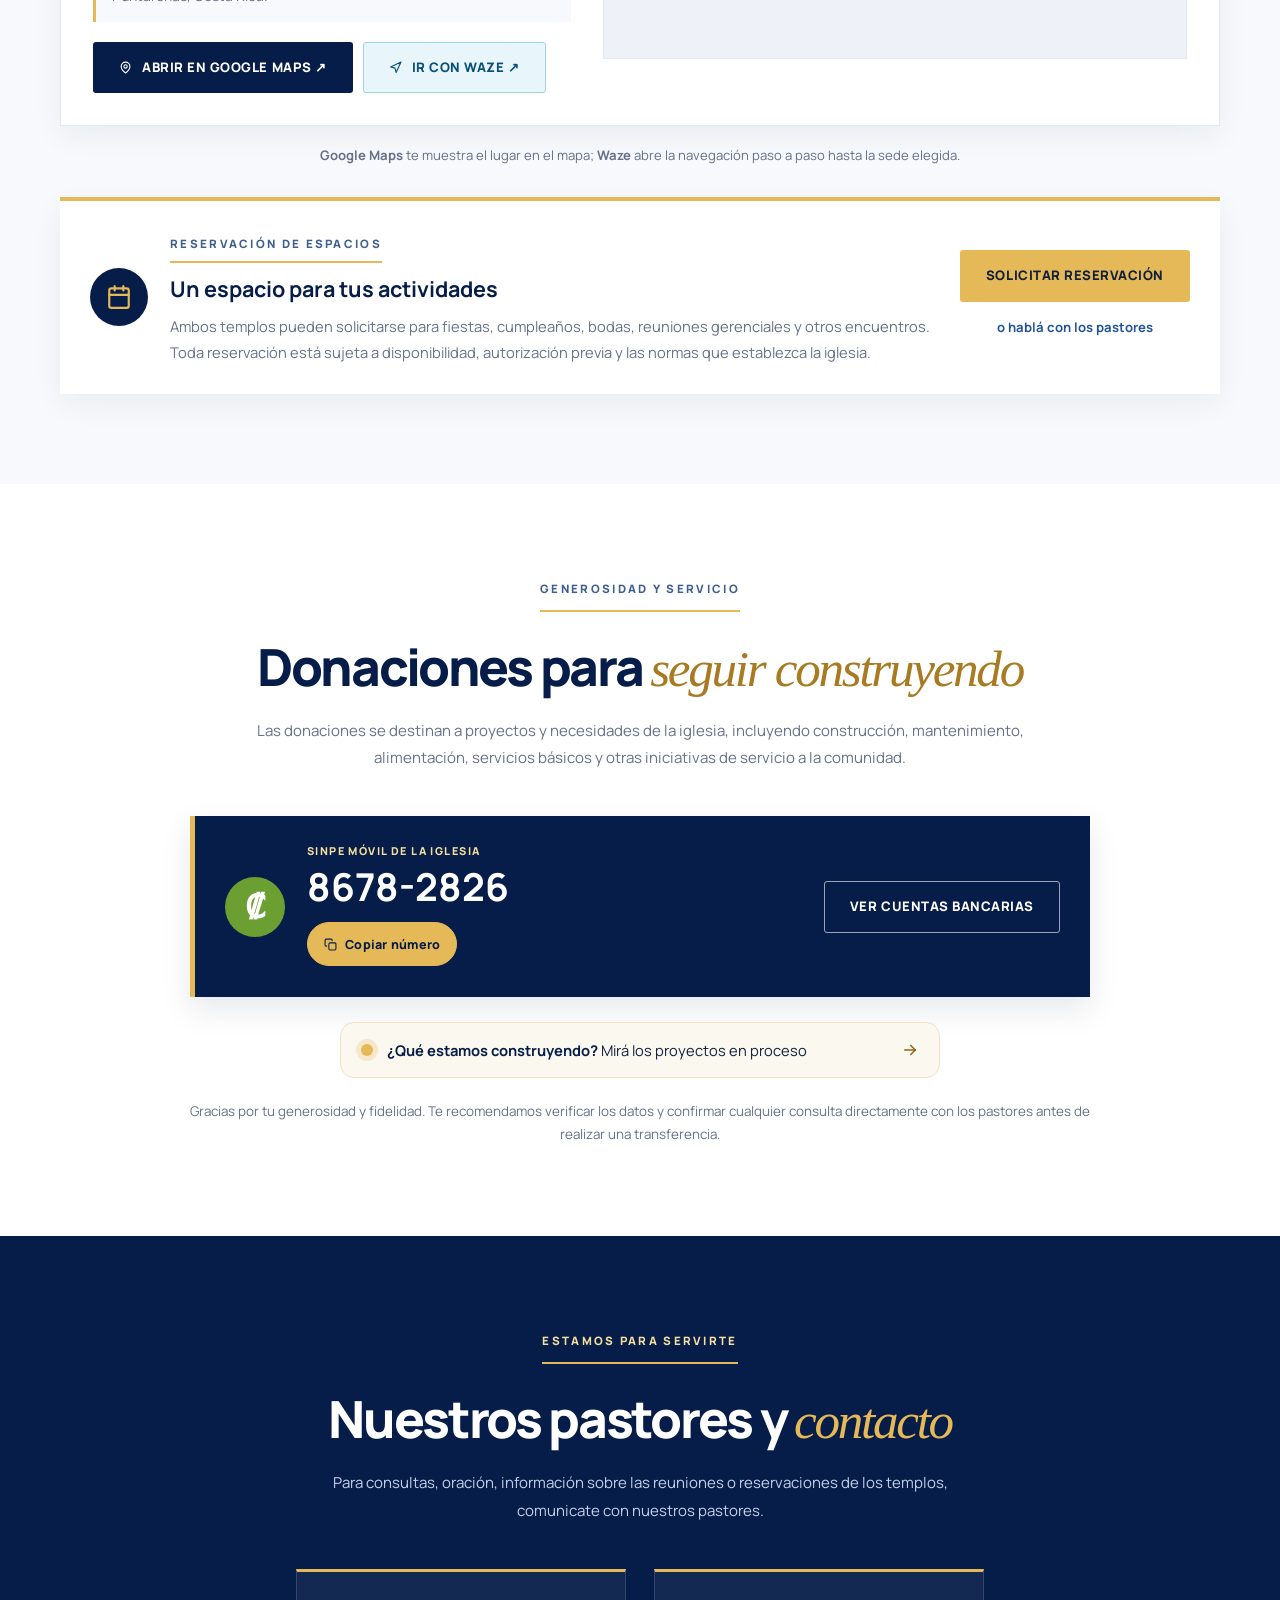
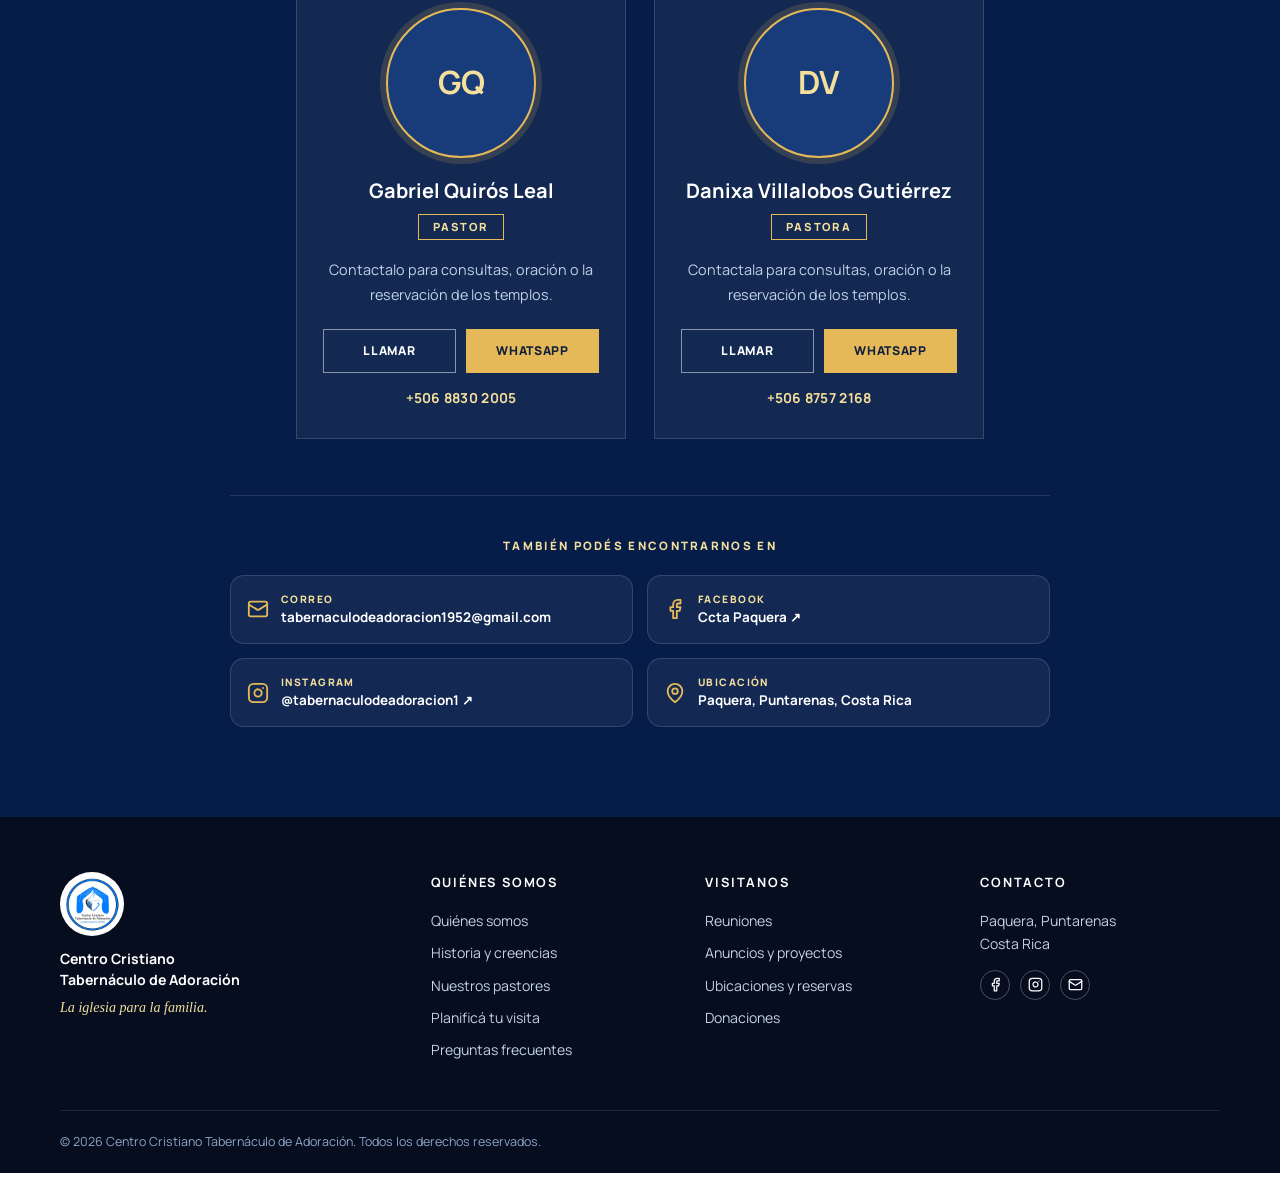
==== commit 743ff6da: "Nueva página «Planificá tu visita» y acceso a Waze desde la próxima reunión Co-Authored-By: Claude O" ====
--- a/index.html
+++ b/index.html
@@ -18,11 +18,11 @@
 
   <!-- Idiomas (español, inglés, francés) -->
 
-  <script src="i18n.js?v=7"></script>
+  <script src="i18n.js?v=8"></script>
 
 
   <link rel="stylesheet" href="styles.css?v=14">
-  <link rel="stylesheet" href="extras.css?v=29">
+  <link rel="stylesheet" href="extras.css?v=30">
   <link rel="stylesheet" href="portada.css?v=8">
 
   <!-- Ícono de pestaña y vista previa al compartir -->
@@ -240,7 +240,7 @@
         <div class="container slide-copy">
           <span class="script">te esperamos</span>
           <h2 class="slide-title">UNA CASA PARA<br>TODA LA FAMILIA</h2>
-          <a class="btn btn-gold" href="#nuevo">Quiero visitarlos</a>
+          <a class="btn btn-gold" href="visita.html">Quiero visitarlos</a>
         </div>
       </div>
 
@@ -280,6 +280,7 @@
         <span class="next-meeting-label">Próxima reunión</span>
         <span class="next-meeting-text" id="next-meeting-text"></span>
         <a class="next-meeting-link" href="#agenda">Ver horarios →</a>
+        <a class="next-meeting-link" href="https://waze.com/ul?ll=9.8129891,-84.9365265&amp;navigate=yes" target="_blank" rel="noopener noreferrer">Cómo llegar con Waze ↗</a>
       </div>
     </div>
 
@@ -759,6 +760,8 @@
               Vení con la ropa con la que te sintás cómodo, procurando vestir con respeto. Nos reunimos en un momento de intimidad con Dios y deseamos honrarlo también con nuestra actitud y presentación.
             </p>
           </details>
+
+          <a class="btn btn-gold nh-plan" href="visita.html">Planificá tu visita</a>
 
           <a class="nh-more" href="preguntas.html">
             ¿Tenés más dudas? <strong>Ver preguntas frecuentes</strong>
@@ -1118,6 +1121,7 @@
           <li><a href="#nosotros">Quiénes somos</a></li>
           <li><a href="nosotros.html">Historia y creencias</a></li>
           <li><a href="#pastores">Nuestros pastores</a></li>
+          <li><a href="visita.html">Planificá tu visita</a></li>
           <li><a href="preguntas.html">Preguntas frecuentes</a></li>
         </ul>
       </div>
--- a/extras.css
+++ b/extras.css
@@ -1430,3 +1430,384 @@
 .agenda-grid .event:not(.event-principal) .place {
   margin-bottom: 16px;
 }
+
+
+/* =====================================================
+   PLANIFICÁ TU VISITA (visita.html)
+   ===================================================== */
+
+.visita .section {
+  padding-top: 56px;
+  padding-bottom: 56px;
+}
+
+.visita-intro {
+  background: white;
+}
+
+.visita-pasos {
+  display: flex;
+  flex-wrap: wrap;
+  justify-content: center;
+  gap: 10px;
+  margin: 26px 0 0;
+  padding: 0;
+  list-style: none;
+}
+
+.visita-pasos a {
+  display: inline-flex;
+  align-items: center;
+  gap: 10px;
+  min-height: 44px;
+  padding: 6px 18px 6px 6px;
+  border: 1px solid var(--line);
+  border-radius: 999px;
+  background: var(--bg);
+  color: var(--navy);
+  font-family: var(--head);
+  font-size: .9rem;
+  font-weight: 800;
+  transition: border-color .2s, background .2s;
+}
+
+.visita-pasos a:hover {
+  border-color: var(--gold);
+  background: var(--cream);
+}
+
+.visita-pasos span,
+.visita-num {
+  display: grid;
+  place-items: center;
+  flex: 0 0 auto;
+  width: 32px;
+  height: 32px;
+  border-radius: 50%;
+  background: var(--navy);
+  color: var(--gold-light);
+  font-family: var(--head);
+  font-size: .85rem;
+  font-weight: 800;
+}
+
+.visita-bloque {
+  background: var(--bg);
+  scroll-margin-top: 20px;
+}
+
+.visita-bloque.alt {
+  background: white;
+}
+
+.visita-titulo {
+  display: flex;
+  align-items: flex-start;
+  gap: 16px;
+  margin-bottom: 26px;
+}
+
+.visita-num {
+  width: 44px;
+  height: 44px;
+  font-size: 1.1rem;
+  box-shadow: 0 0 0 4px rgba(229, 185, 87, .35);
+}
+
+.visita-titulo h2 {
+  margin: 2px 0 6px;
+  color: var(--navy);
+  font-family: var(--head);
+  font-size: clamp(1.4rem, 3vw, 1.8rem);
+  font-weight: 800;
+}
+
+.visita-titulo p {
+  margin: 0;
+  color: var(--muted);
+}
+
+/* Días */
+.visita-dias {
+  display: grid;
+  grid-template-columns: repeat(2, minmax(0, 1fr));
+  gap: 12px;
+  margin: 0;
+  padding: 0;
+  list-style: none;
+}
+
+.visita-dias li {
+  display: grid;
+  grid-template-columns: auto 1fr;
+  align-items: center;
+  gap: 2px 14px;
+  padding: 16px 18px;
+  border: 1px solid var(--line);
+  border-left: 4px solid var(--navy);
+  border-radius: 12px;
+  background: white;
+}
+
+.visita-dias li.destacado {
+  border-left-color: var(--gold);
+  box-shadow: 0 10px 24px rgba(7, 29, 73, .07);
+}
+
+.vd-dia {
+  grid-row: span 2;
+  min-width: 82px;
+  color: var(--navy);
+  font-family: var(--head);
+  font-size: .78rem;
+  font-weight: 800;
+  letter-spacing: .14em;
+  text-transform: uppercase;
+}
+
+.vd-hora {
+  color: var(--navy-2);
+  font-weight: 800;
+}
+
+.vd-nombre {
+  color: var(--muted);
+  font-size: .92rem;
+}
+
+.vd-tag {
+  grid-column: 2;
+  justify-self: start;
+  margin-top: 6px;
+  padding: 3px 10px;
+  border-radius: 999px;
+  background: var(--navy);
+  color: var(--gold-light);
+  font-size: .66rem;
+  font-weight: 800;
+  letter-spacing: .1em;
+  text-transform: uppercase;
+}
+
+.visita-nota {
+  margin: 18px 0 0;
+  color: var(--muted);
+  font-size: .9rem;
+  text-align: center;
+}
+
+/* Cómo llegar */
+.visita-mapa {
+  display: grid;
+  grid-template-columns: minmax(0, 1.4fr) minmax(0, 1fr);
+  gap: 18px;
+  align-items: stretch;
+}
+
+.visita-mapa .map-embed {
+  min-height: 300px;
+  overflow: hidden;
+  border-radius: 16px;
+  border: 1px solid var(--line);
+}
+
+.visita-mapa .map-embed iframe {
+  width: 100%;
+  height: 100%;
+  min-height: 300px;
+  border: 0;
+}
+
+.visita-rutas {
+  display: flex;
+  flex-direction: column;
+  gap: 12px;
+}
+
+.ruta {
+  display: flex;
+  align-items: center;
+  gap: 14px;
+  width: 100%;
+  min-height: 72px;
+  padding: 14px 18px;
+  border: 1px solid var(--line);
+  border-radius: 14px;
+  background: white;
+  color: var(--navy);
+  font: inherit;
+  text-align: left;
+  cursor: pointer;
+  transition: transform .2s, box-shadow .2s, border-color .2s;
+}
+
+.ruta:hover {
+  transform: translateY(-2px);
+  border-color: var(--gold);
+  box-shadow: 0 12px 24px rgba(7, 29, 73, .09);
+}
+
+.ruta:focus-visible {
+  outline: 3px solid var(--gold);
+  outline-offset: 2px;
+}
+
+.ruta .icon {
+  flex: 0 0 auto;
+  width: 44px;
+  height: 44px;
+  padding: 11px;
+  border-radius: 12px;
+  background: var(--navy);
+  color: var(--gold-light);
+}
+
+.ruta-waze {
+  border-color: #9bd5ed;
+  background: #e8f5fb;
+}
+
+.ruta-waze .icon {
+  background: #075078;
+  color: white;
+}
+
+.ruta span {
+  display: flex;
+  flex-direction: column;
+  gap: 2px;
+}
+
+.ruta strong {
+  font-family: var(--head);
+  font-weight: 800;
+}
+
+.ruta small {
+  color: var(--muted);
+  font-size: .82rem;
+}
+
+/* Qué esperar */
+.visita-esperar {
+  display: grid;
+  grid-template-columns: repeat(3, minmax(0, 1fr));
+  gap: 16px;
+}
+
+.visita-esperar article {
+  padding: 24px 22px;
+  border: 1px solid var(--line);
+  border-radius: 16px;
+  background: white;
+}
+
+.ve-icono {
+  display: grid;
+  place-items: center;
+  width: 48px;
+  height: 48px;
+  margin-bottom: 14px;
+  border-radius: 14px;
+  background: var(--cream);
+  color: var(--gold-text);
+}
+
+.ve-icono .icon {
+  width: 24px;
+  height: 24px;
+}
+
+.visita-esperar h3 {
+  margin: 0 0 8px;
+  color: var(--navy);
+  font-family: var(--head);
+  font-size: 1.05rem;
+  font-weight: 800;
+}
+
+.visita-esperar p {
+  margin: 0;
+  color: var(--muted);
+  font-size: .94rem;
+  line-height: 1.6;
+}
+
+/* Avisanos que venís */
+.visita-cta {
+  background: white;
+}
+
+.visita-cta-caja {
+  padding: 40px 28px;
+  border-radius: 22px;
+  background: linear-gradient(135deg, var(--navy), var(--navy-2));
+  color: white;
+  text-align: center;
+  box-shadow: 0 20px 40px rgba(7, 29, 73, .18);
+}
+
+.visita-cta-caja h2 {
+  margin: 0 0 10px;
+  color: var(--gold-light);
+  font-family: var(--head);
+  font-size: clamp(1.35rem, 3vw, 1.75rem);
+  font-weight: 800;
+}
+
+.visita-cta-caja p {
+  margin: 0 auto 22px;
+  max-width: 480px;
+  color: #c9d6ee;
+}
+
+.visita-cta-botones {
+  display: flex;
+  flex-wrap: wrap;
+  justify-content: center;
+  gap: 12px;
+}
+
+.visita-cta-botones .btn {
+  margin: 0;
+}
+
+.visita-faq {
+  display: inline-block;
+  margin-top: 22px;
+  color: #c9d6ee;
+  font-size: .9rem;
+}
+
+.visita-faq strong {
+  color: white;
+  text-decoration: underline;
+  text-underline-offset: 3px;
+}
+
+@media (max-width: 760px) {
+  .visita .section {
+    padding-top: 40px;
+    padding-bottom: 40px;
+  }
+
+  .visita-dias,
+  .visita-mapa,
+  .visita-esperar {
+    grid-template-columns: 1fr;
+  }
+
+  .visita-mapa .map-embed,
+  .visita-mapa .map-embed iframe {
+    min-height: 240px;
+  }
+
+  .visita-cta-botones .btn {
+    flex: 1 1 100%;
+  }
+}
+
+/* Página principal: botón "Planificá tu visita" en "¿Primera vez?" */
+.nh-plan {
+  margin: 4px 0 18px;
+}
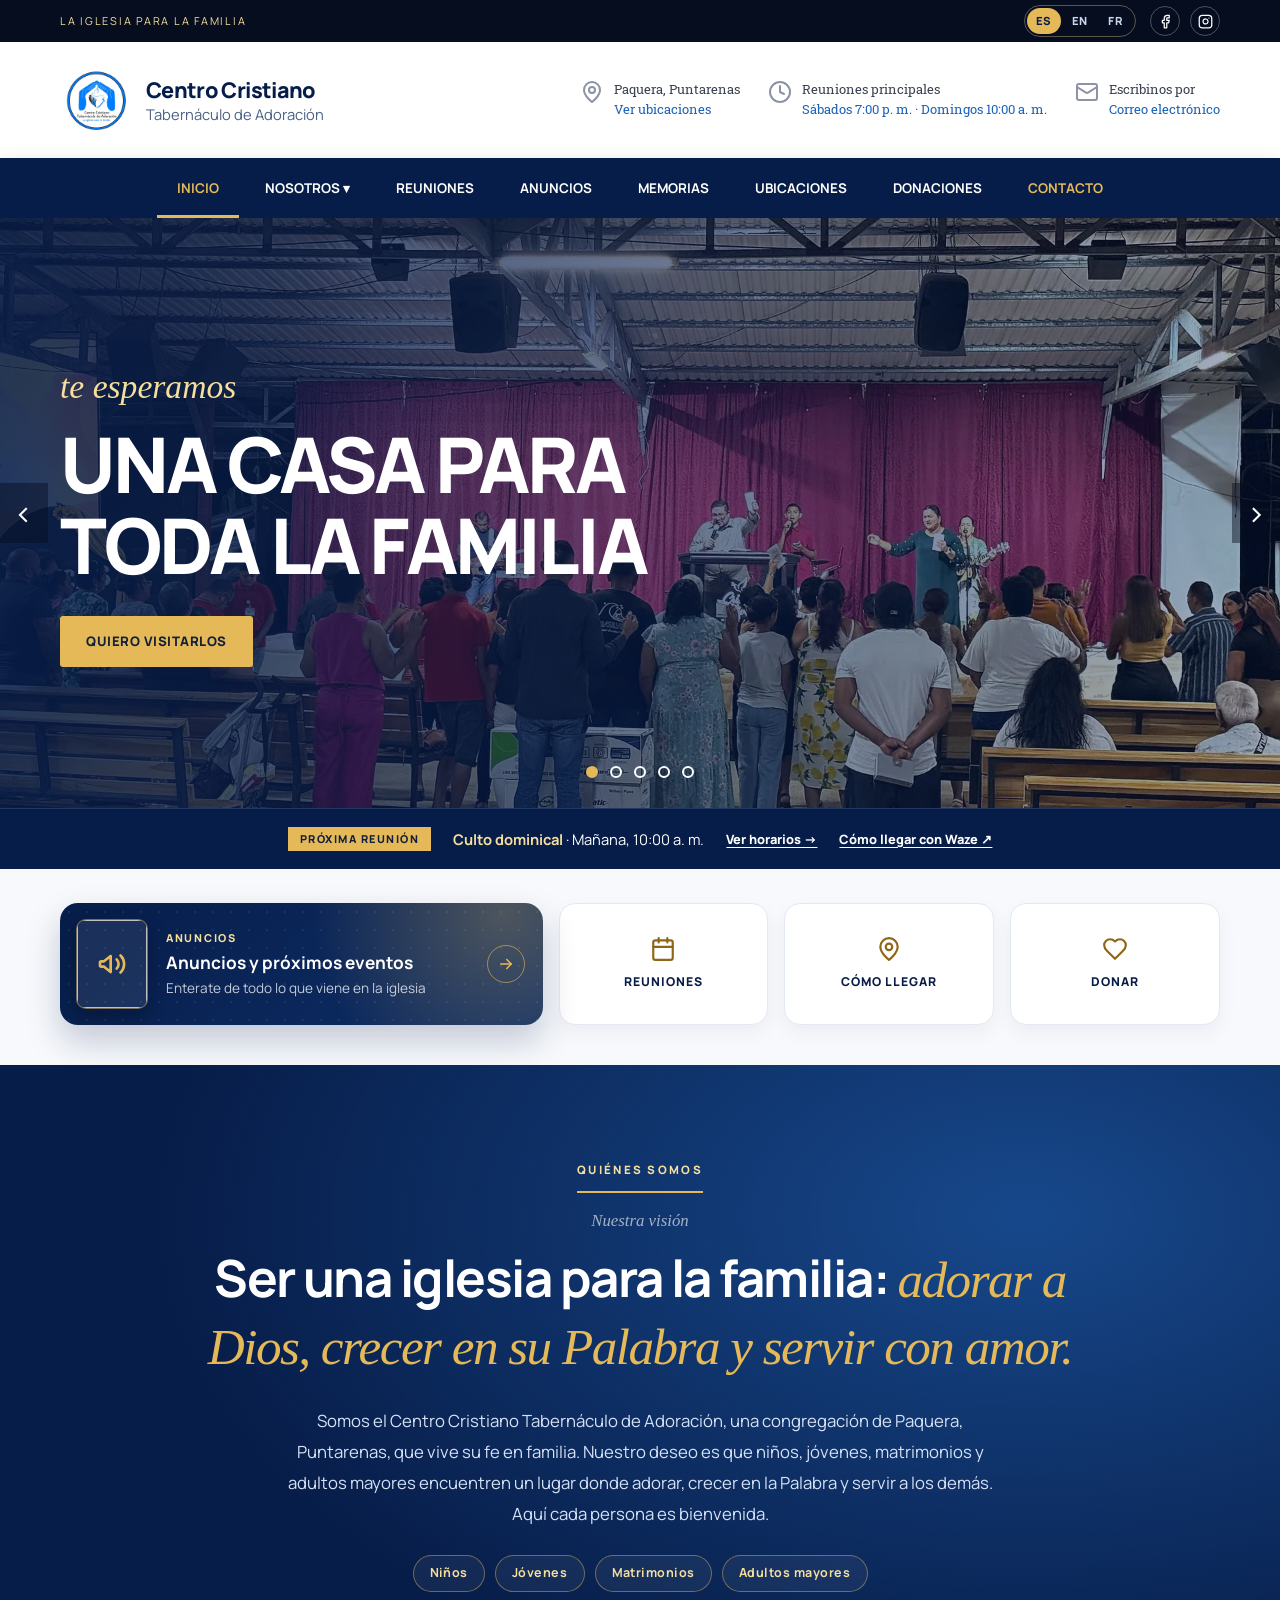
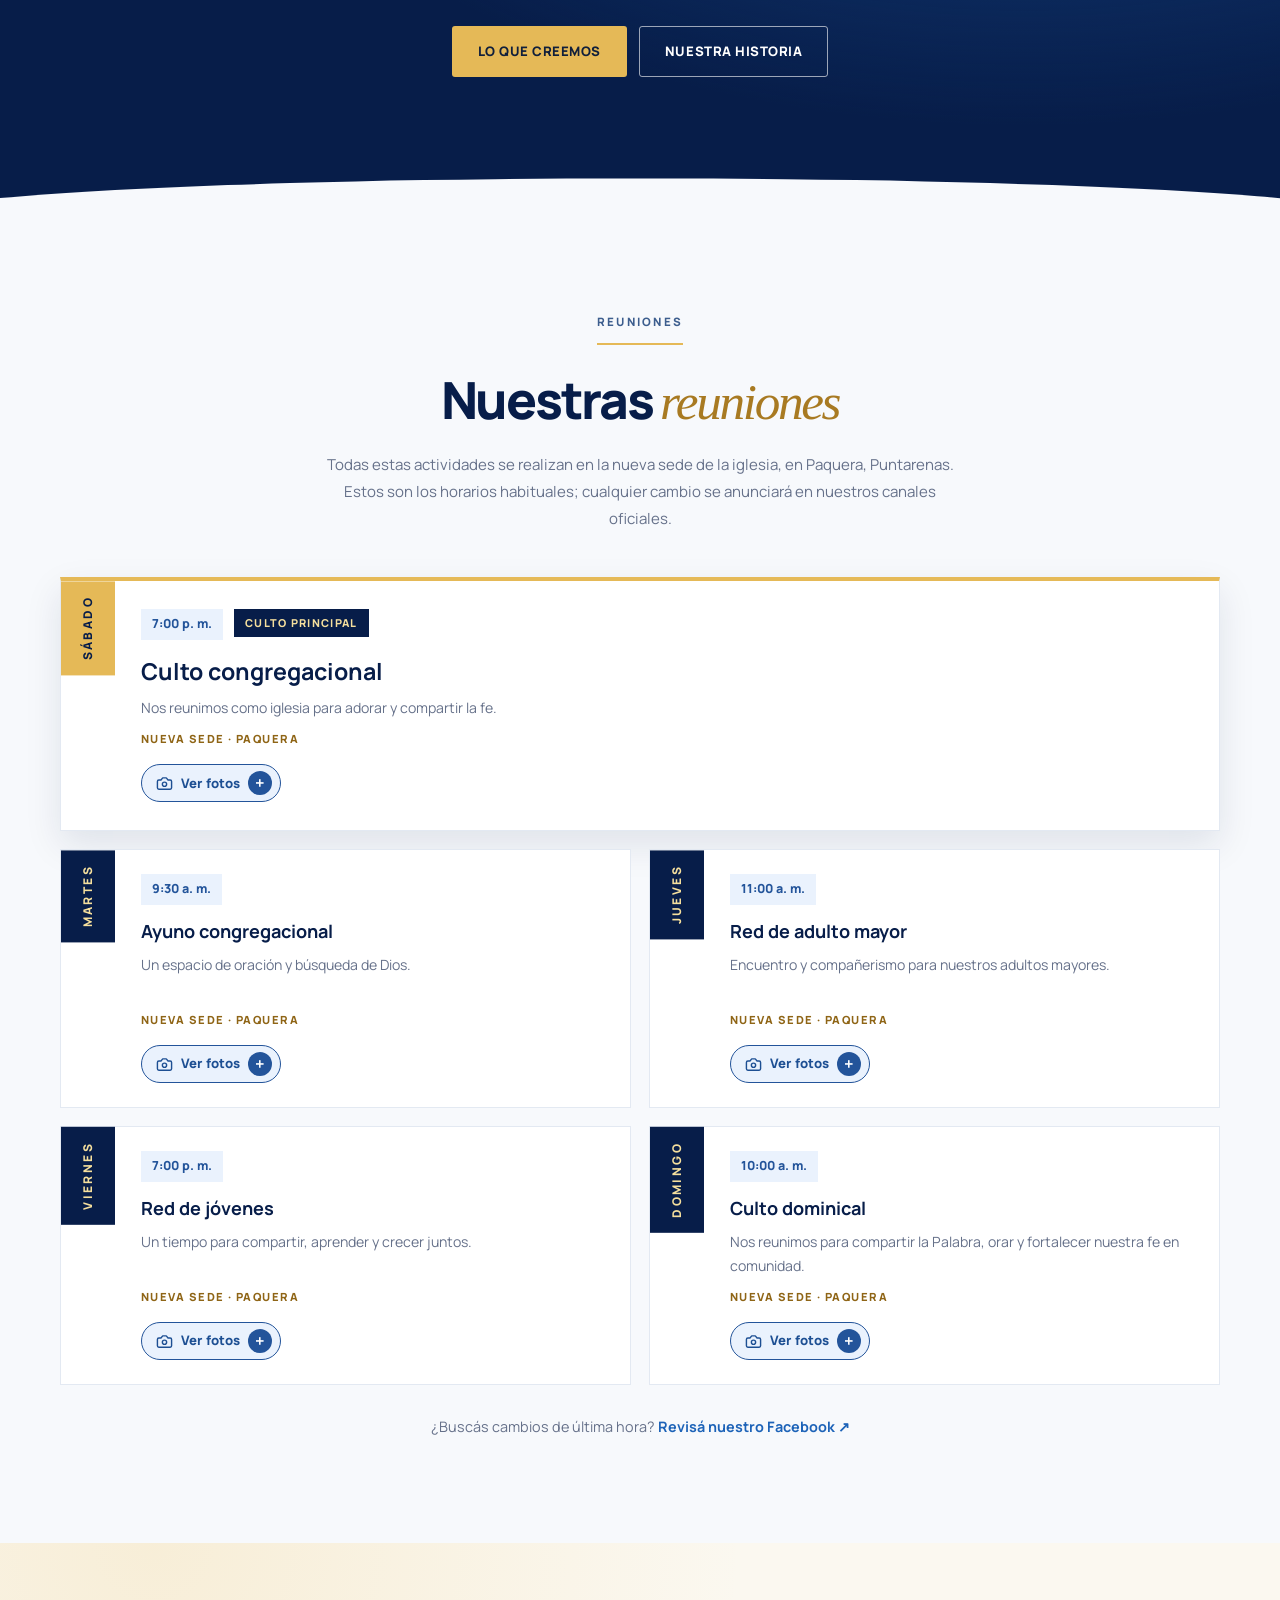
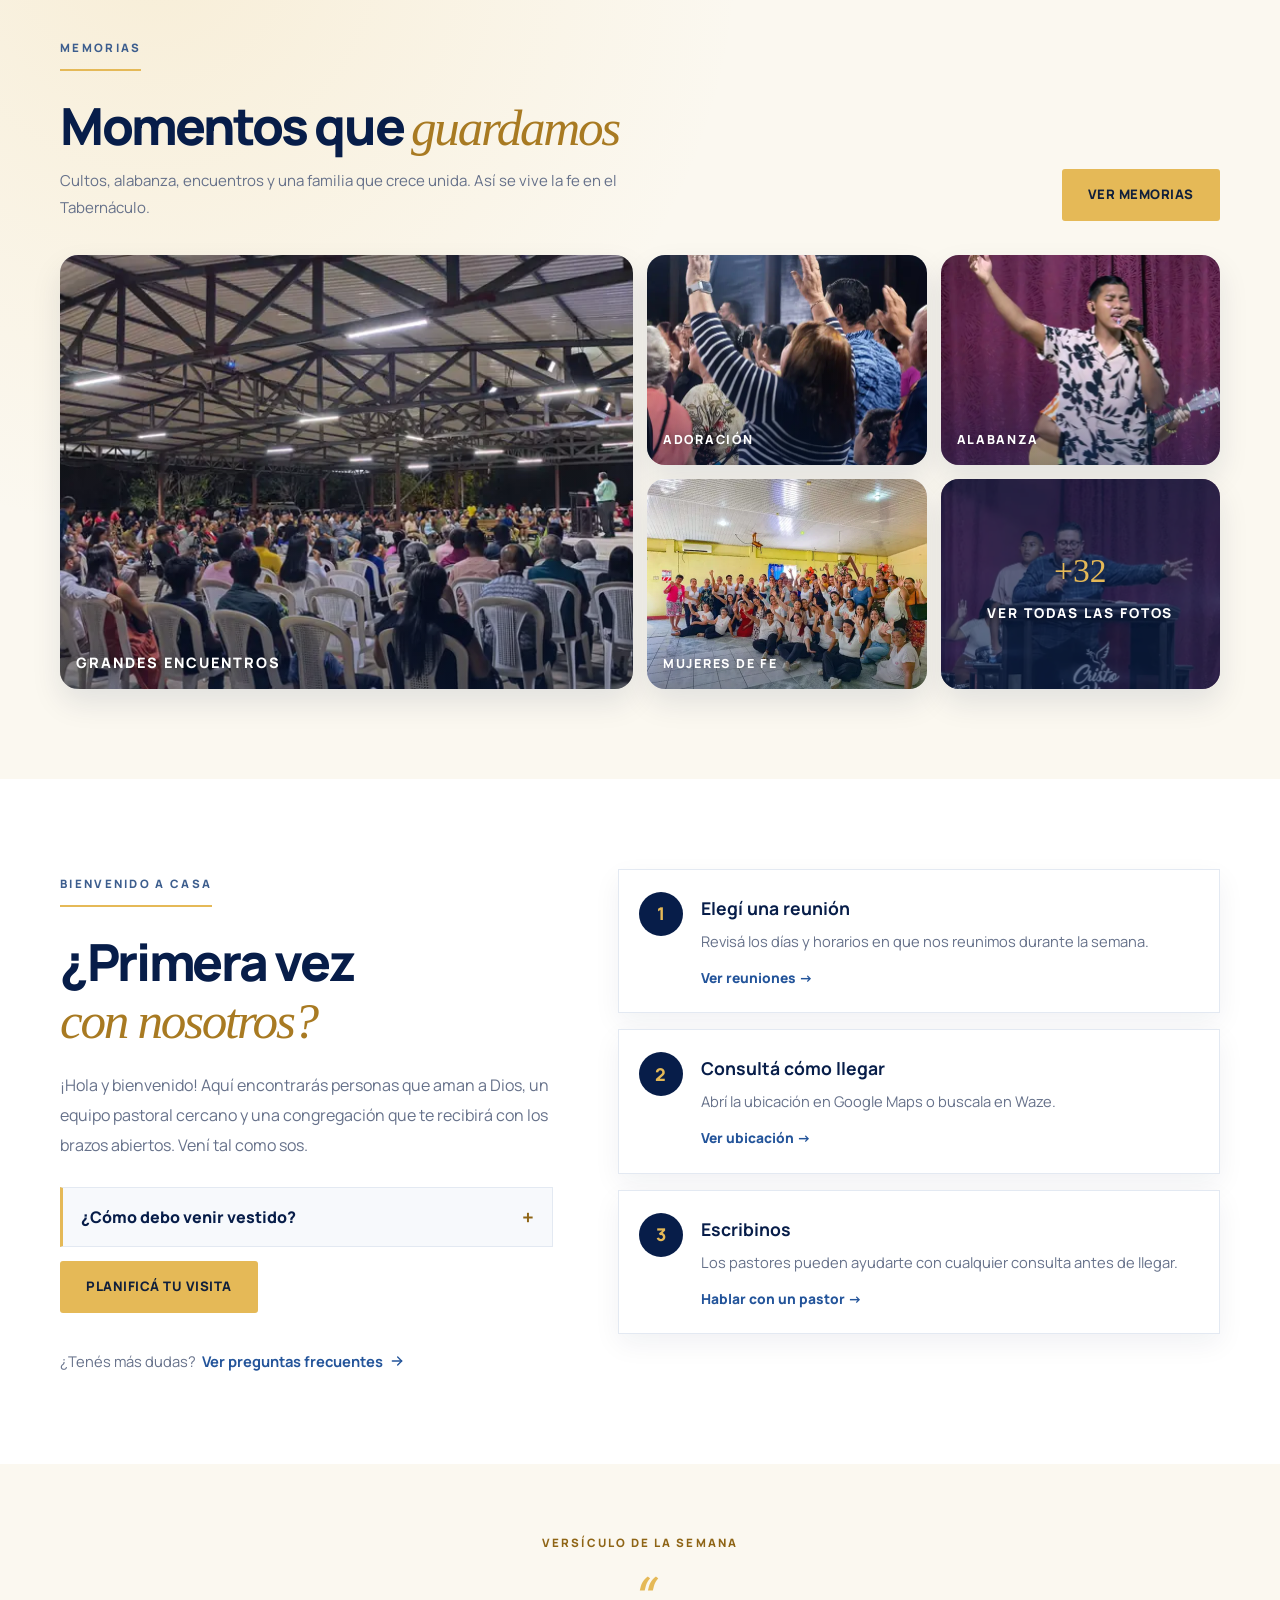
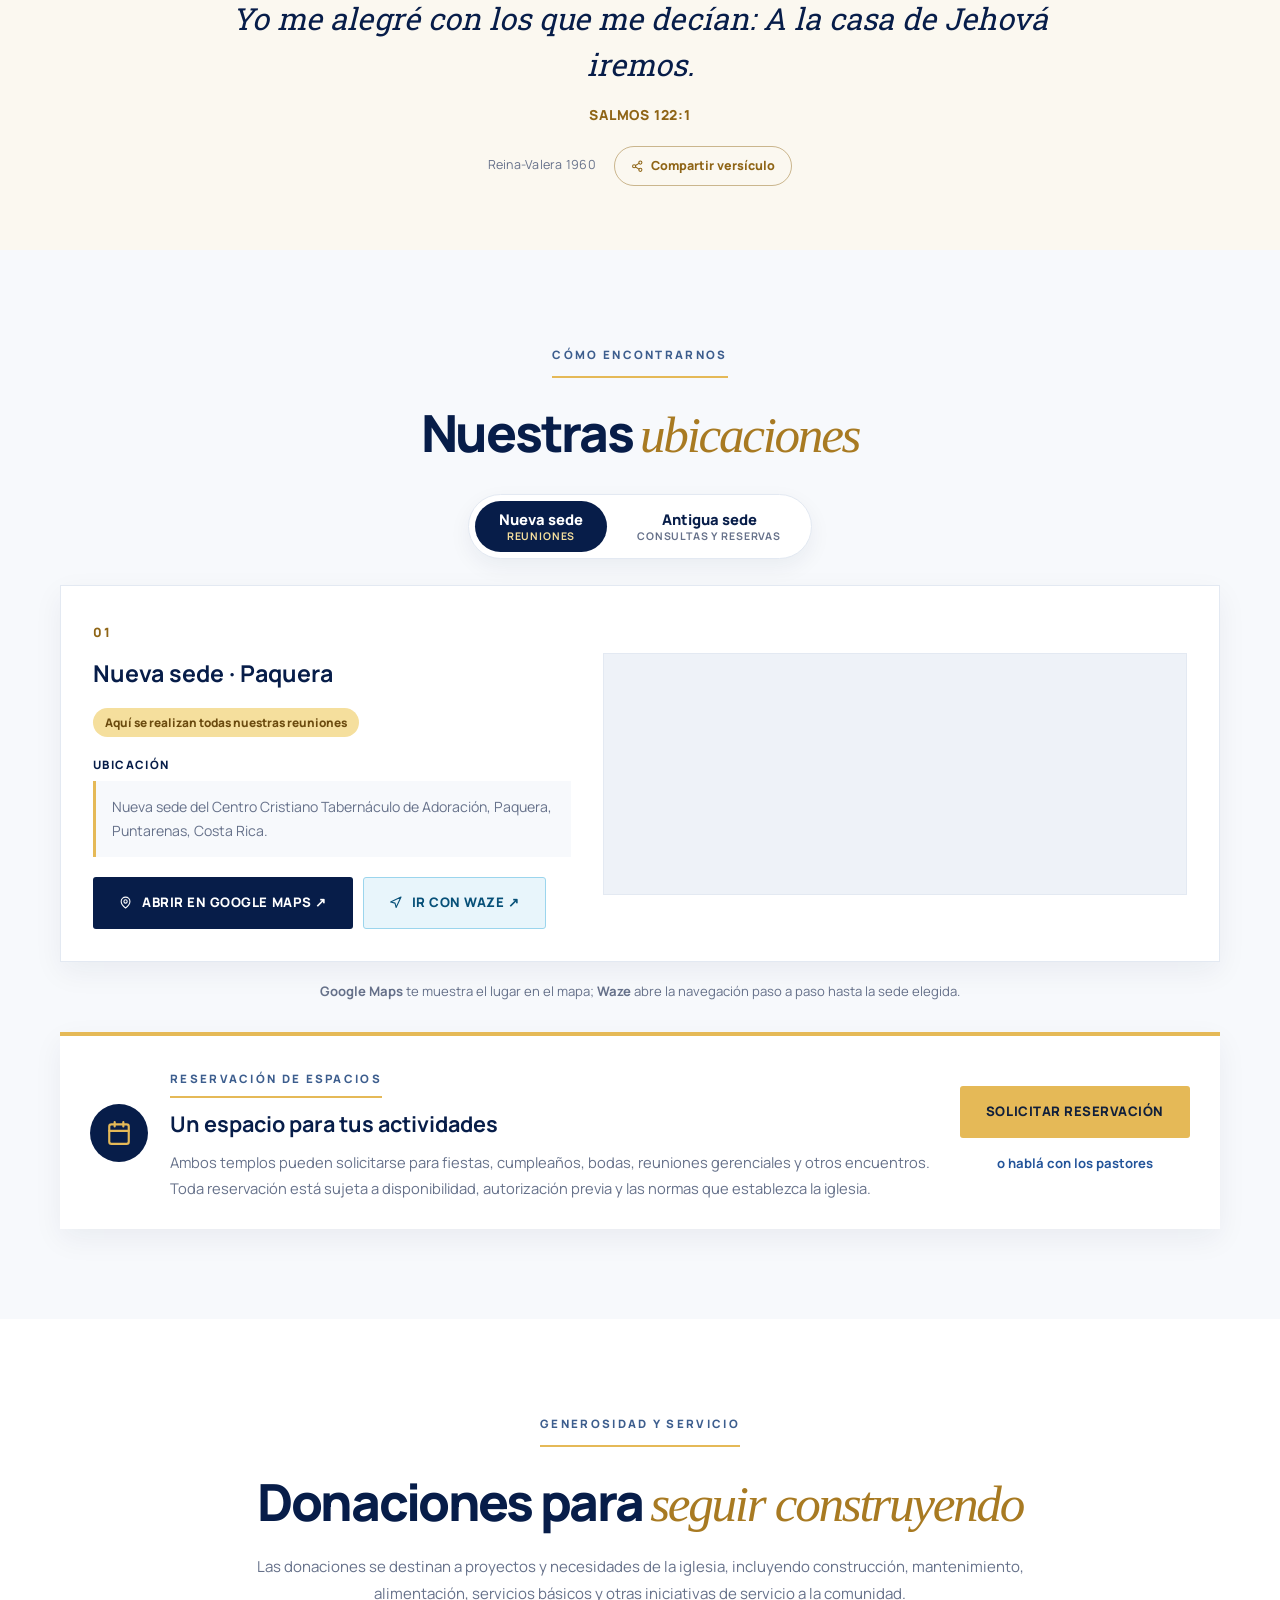
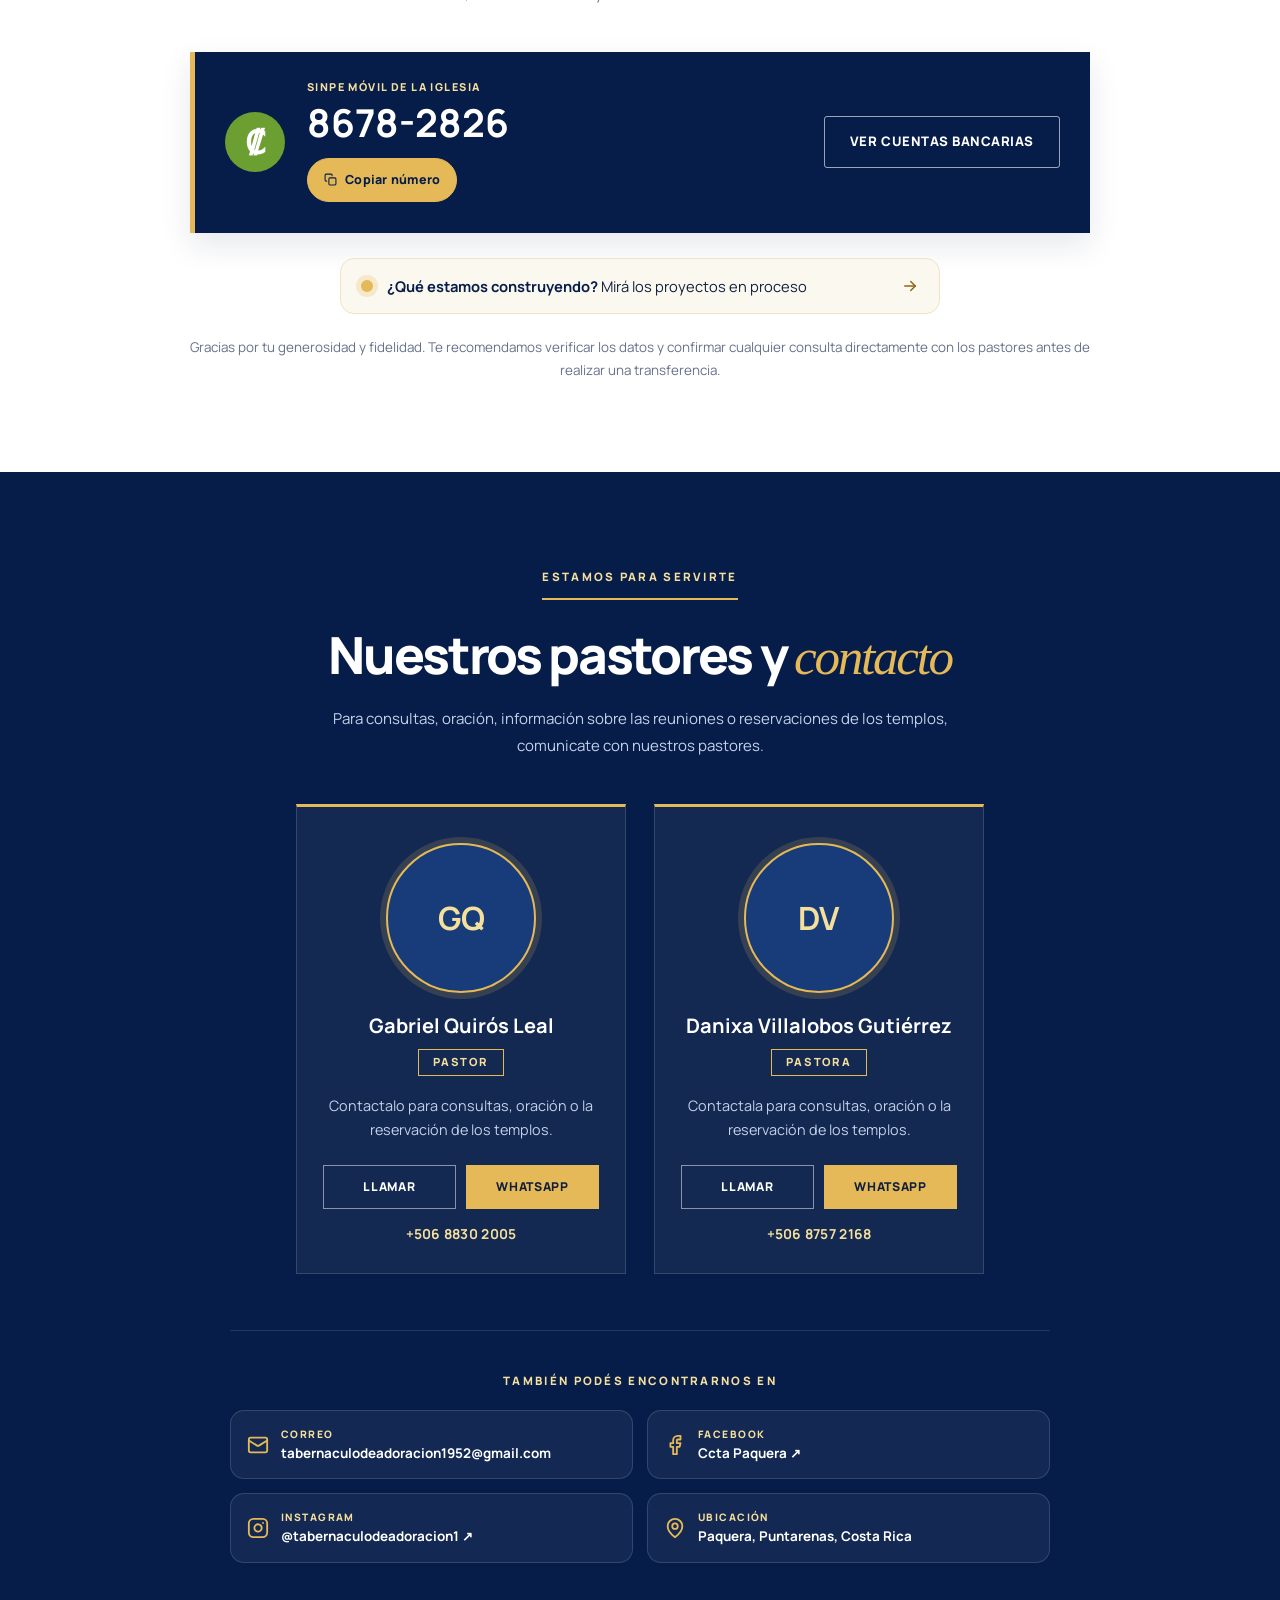
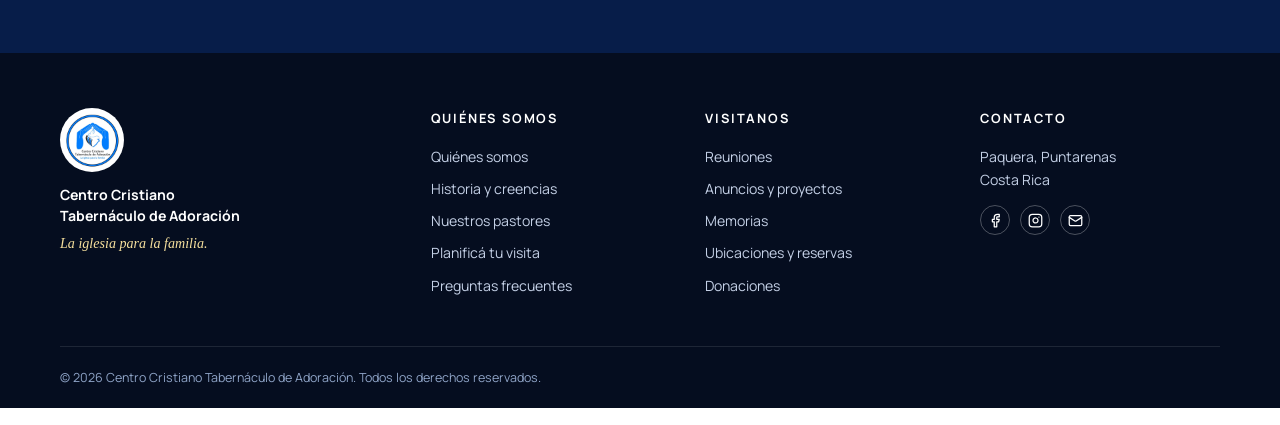
==== commit 3d26fb01: "Memorias: galería de fotos, franja en la portada y 2 fotos nuevas en el carrusel - Nueva página memo" ====
--- a/index.html
+++ b/index.html
@@ -18,12 +18,13 @@
 
   <!-- Idiomas (español, inglés, francés) -->
 
-  <script src="i18n.js?v=8"></script>
+  <script src="i18n.js?v=9"></script>
 
 
   <link rel="stylesheet" href="styles.css?v=14">
   <link rel="stylesheet" href="extras.css?v=30">
-  <link rel="stylesheet" href="portada.css?v=8">
+  <link rel="stylesheet" href="portada.css?v=9">
+  <link rel="stylesheet" href="memorias.css?v=1">
 
   <!-- Ícono de pestaña y vista previa al compartir -->
   <link rel="canonical" href="https://ade30192.github.io/CCTA_SITIO/">
@@ -200,6 +201,7 @@
 
       <li><a href="#agenda">Reuniones</a></li>
       <li><a href="anuncios.html">Anuncios</a></li>
+      <li><a href="memorias.html">Memorias</a></li>
       <li><a href="#ubicaciones">Ubicaciones</a></li>
       <li><a href="#donaciones">Donaciones</a></li>
       <li><a href="#contacto" class="accent">Contacto</a></li>
@@ -262,13 +264,33 @@
         </div>
       </div>
 
+      <div class="slide slide-4">
+
+        <div class="container slide-copy">
+          <span class="script">juntos en su presencia</span>
+          <h2 class="slide-title">UN PUEBLO<br>QUE ADORA</h2>
+          <a class="btn btn-gold" href="memorias.html">Ver memorias</a>
+        </div>
+      </div>
+
+      <div class="slide slide-5">
+
+        <div class="container slide-copy">
+          <span class="script">somos familia</span>
+          <h2 class="slide-title">UNIDOS EN<br>SU AMOR</h2>
+          <a class="btn btn-gold" href="memorias.html#mujeres">Ver más fotos</a>
+        </div>
+      </div>
+
       <button class="arrow prev" type="button" aria-label="Diapositiva anterior">‹</button>
       <button class="arrow next" type="button" aria-label="Diapositiva siguiente">›</button>
 
       <div class="dots" role="group" aria-label="Elegir diapositiva">
-        <button class="dot active" type="button" aria-label="Diapositiva 1 de 3" aria-pressed="true"></button>
-        <button class="dot" type="button" aria-label="Diapositiva 2 de 3" aria-pressed="false"></button>
-        <button class="dot" type="button" aria-label="Diapositiva 3 de 3" aria-pressed="false"></button>
+        <button class="dot active" type="button" aria-label="Diapositiva 1 de 5" aria-pressed="true"></button>
+        <button class="dot" type="button" aria-label="Diapositiva 2 de 5" aria-pressed="false"></button>
+        <button class="dot" type="button" aria-label="Diapositiva 3 de 5" aria-pressed="false"></button>
+        <button class="dot" type="button" aria-label="Diapositiva 4 de 5" aria-pressed="false"></button>
+        <button class="dot" type="button" aria-label="Diapositiva 5 de 5" aria-pressed="false"></button>
       </div>
 
     </section>
@@ -734,6 +756,61 @@
             Revisá nuestro Facebook ↗
           </a>
         </p>
+
+      </div>
+    </section>
+
+
+    <!-- MEMORIAS (fotos de la iglesia; la galería completa está en memorias.html) -->
+    <section class="memorias-band" id="memorias" aria-labelledby="memorias-titulo">
+      <div class="container">
+
+        <div class="mb-head">
+          <div>
+            <span class="label dark">Memorias</span>
+            <h2 class="title" id="memorias-titulo">Momentos que <em>guardamos</em></h2>
+            <p class="sub-note">Cultos, alabanza, encuentros y una familia que crece unida. Así se vive la fe en el Tabernáculo.</p>
+          </div>
+          <a class="btn btn-gold" href="memorias.html">Ver memorias</a>
+        </div>
+
+        <div class="mb-mosaic">
+          <a class="mb-tile big" href="memorias.html#encuentros">
+            <picture>
+              <source type="image/webp" srcset="fotos/memorias/mini/encuentros-1.webp 560w, fotos/memorias/encuentros-1.webp 1200w" sizes="(max-width: 760px) 100vw, 560px">
+              <img src="fotos/memorias/mini/encuentros-1.jpg" width="560" height="420" alt="Multitud reunida en un culto de noche" loading="lazy" decoding="async">
+            </picture>
+            <span class="mb-cap">Grandes encuentros</span>
+          </a>
+          <a class="mb-tile" href="memorias.html#adoracion">
+            <picture>
+              <source type="image/webp" srcset="fotos/memorias/mini/adoracion-1.webp">
+              <img src="fotos/memorias/mini/adoracion-1.jpg" width="560" height="747" alt="Congregación adorando con las manos en alto" loading="lazy" decoding="async">
+            </picture>
+            <span class="mb-cap">Adoración</span>
+          </a>
+          <a class="mb-tile" href="memorias.html#alabanza">
+            <picture>
+              <source type="image/webp" srcset="fotos/memorias/mini/alabanza-1.webp">
+              <img src="fotos/memorias/mini/alabanza-1.jpg" width="560" height="747" alt="Joven cantando con la guitarra y la mano en alto" loading="lazy" decoding="async">
+            </picture>
+            <span class="mb-cap">Alabanza</span>
+          </a>
+          <a class="mb-tile" href="memorias.html#mujeres">
+            <picture>
+              <source type="image/webp" srcset="fotos/memorias/mini/mujeres-1.webp">
+              <img src="fotos/memorias/mini/mujeres-1.jpg" width="560" height="420" alt="Grupo de mujeres celebrando con las manos en alto" loading="lazy" decoding="async">
+            </picture>
+            <span class="mb-cap">Mujeres de fe</span>
+          </a>
+          <a class="mb-tile mb-todas" href="memorias.html">
+            <picture>
+              <source type="image/webp" srcset="fotos/memorias/mini/palabra-1.webp">
+              <img src="fotos/memorias/mini/palabra-1.jpg" width="560" height="747" alt="Predicador compartiendo la Palabra desde el púlpito" loading="lazy" decoding="async">
+            </picture>
+            <span class="mb-cap"><b>+32</b>Ver todas las fotos</span>
+          </a>
+        </div>
 
       </div>
     </section>
@@ -1133,6 +1210,7 @@
         <ul>
           <li><a href="#agenda">Reuniones</a></li>
           <li><a href="anuncios.html">Anuncios y proyectos</a></li>
+          <li><a href="memorias.html">Memorias</a></li>
           <li><a href="#ubicaciones">Ubicaciones y reservas</a></li>
           <li><a href="#donaciones">Donaciones</a></li>
         </ul>
--- a/portada.css
+++ b/portada.css
@@ -1117,7 +1117,7 @@
 
 
 /* ---------- Fotos del carrusel ----------
-   - La primera se carga de inmediato; la 2 y la 3 esperan a que la página termine
+   - La primera se carga de inmediato; de la 2 a la 5 esperan a que la página termine
      de cargar (script.js agrega .hero-listo), así no le quitan velocidad a la primera.
    - Navegadores modernos reciben WebP (35–40 % más liviano); los demás, JPEG. */
 
@@ -1125,6 +1125,8 @@
 .slide-1 { --bg: url("fotos/hero-1.jpg?v=3"); --bg-m: url("fotos/hero-1-m.jpg?v=1"); }
 .hero-listo .slide-2 { --bg: url("fotos/hero-2.jpg?v=3"); --bg-m: url("fotos/hero-2-m.jpg?v=1"); }
 .hero-listo .slide-3 { --bg: url("fotos/hero-3.jpg?v=3"); --bg-m: url("fotos/hero-3-m.jpg?v=1"); }
+.hero-listo .slide-4 { --bg: url("fotos/hero-4.jpg?v=1"); --bg-m: url("fotos/hero-4-m.jpg?v=1"); }
+.hero-listo .slide-5 { --bg: url("fotos/hero-5.jpg?v=1"); --bg-m: url("fotos/hero-5-m.jpg?v=1"); }
 
 @supports (background-image: image-set(url("x.webp") type("image/webp"))) {
   .slide-1 {
@@ -1139,6 +1141,14 @@
     --bg: image-set(url("fotos/hero-3.webp?v=1") type("image/webp"), url("fotos/hero-3.jpg?v=3") type("image/jpeg"));
     --bg-m: image-set(url("fotos/hero-3-m.webp?v=1") type("image/webp"), url("fotos/hero-3-m.jpg?v=1") type("image/jpeg"));
   }
+  .hero-listo .slide-4 {
+    --bg: image-set(url("fotos/hero-4.webp?v=1") type("image/webp"), url("fotos/hero-4.jpg?v=1") type("image/jpeg"));
+    --bg-m: image-set(url("fotos/hero-4-m.webp?v=1") type("image/webp"), url("fotos/hero-4-m.jpg?v=1") type("image/jpeg"));
+  }
+  .hero-listo .slide-5 {
+    --bg: image-set(url("fotos/hero-5.webp?v=1") type("image/webp"), url("fotos/hero-5.jpg?v=1") type("image/jpeg"));
+    --bg-m: image-set(url("fotos/hero-5-m.webp?v=1") type("image/webp"), url("fotos/hero-5-m.jpg?v=1") type("image/jpeg"));
+  }
 }
 
 /* Mientras una diapositiva no tiene foto todavía, se ve el azul de la iglesia */
--- a/memorias.css
+++ b/memorias.css
@@ -0,0 +1,514 @@
+/* =====================================================
+   CCTA - MEMORIAS
+   - Franja de la portada (index.html) con 5 fotos y enlace.
+   - Página memorias.html: álbumes, filtros y visor de fotos.
+   ===================================================== */
+
+
+/* ---------- Franja de memorias en la portada ---------- */
+
+.memorias-band {
+  position: relative;
+  padding: 90px 0;
+  background:
+    radial-gradient(circle at 12% 0%, rgba(229, 185, 87, .16), transparent 42%),
+    var(--cream, #fbf8f0);
+  overflow: hidden;
+}
+
+.mb-head {
+  display: flex;
+  align-items: flex-end;
+  justify-content: space-between;
+  gap: 24px 40px;
+  flex-wrap: wrap;
+  margin-bottom: 34px;
+}
+
+.mb-head .title {
+  margin-bottom: 10px;
+}
+
+.mb-head .sub-note {
+  margin: 0;
+  max-width: 560px;
+}
+
+.mb-mosaic {
+  display: grid;
+  grid-template-columns: repeat(4, minmax(0, 1fr));
+  grid-auto-rows: 210px;
+  gap: 14px;
+}
+
+.mb-tile {
+  position: relative;
+  display: block;
+  overflow: hidden;
+  border-radius: 18px;
+  background: #e9eef6;
+  box-shadow: 0 14px 30px rgba(7, 29, 73, .10);
+  isolation: isolate;
+  min-height: 0;
+}
+
+.mb-tile.big {
+  grid-column: span 2;
+  grid-row: span 2;
+}
+
+.mb-tile picture {
+  position: absolute;
+  inset: 0;
+}
+
+.mb-tile img {
+  display: block;
+  width: 100%;
+  height: 100%;
+  object-fit: cover;
+  transition: transform .6s ease;
+}
+
+.mb-tile::after {
+  content: "";
+  position: absolute;
+  inset: 0;
+  background: linear-gradient(to top, rgba(7, 29, 73, .55), transparent 55%);
+  opacity: .75;
+  transition: opacity .35s ease;
+  z-index: 1;
+}
+
+.mb-tile:hover img,
+.mb-tile:focus-visible img {
+  transform: scale(1.05);
+}
+
+.mb-tile:hover::after,
+.mb-tile:focus-visible::after {
+  opacity: 1;
+}
+
+.mb-cap {
+  position: absolute;
+  left: 16px;
+  right: 16px;
+  bottom: 14px;
+  z-index: 2;
+  color: #fff;
+  font-size: .78rem;
+  font-weight: 800;
+  letter-spacing: .14em;
+  text-transform: uppercase;
+  text-shadow: 0 1px 8px rgba(0, 0, 0, .35);
+}
+
+.mb-tile.big .mb-cap {
+  font-size: .9rem;
+}
+
+.mb-tile.mb-todas::after {
+  background: rgba(7, 29, 73, .62);
+  opacity: 1;
+}
+
+.mb-tile.mb-todas .mb-cap {
+  top: 50%;
+  bottom: auto;
+  transform: translateY(-50%);
+  text-align: center;
+  font-size: .85rem;
+}
+
+.mb-tile.mb-todas .mb-cap b {
+  display: block;
+  margin-bottom: 4px;
+  color: var(--gold, #e5b957);
+  font-family: Georgia, serif;
+  font-size: 2.1rem;
+  font-weight: 400;
+  letter-spacing: 0;
+  text-transform: none;
+}
+
+@media (max-width: 760px) {
+  .memorias-band {
+    padding: 64px 0;
+  }
+
+  .mb-head {
+    margin-bottom: 24px;
+  }
+
+  .mb-head .btn {
+    width: 100%;
+    justify-content: center;
+    text-align: center;
+  }
+
+  .mb-mosaic {
+    grid-template-columns: repeat(2, minmax(0, 1fr));
+    grid-auto-rows: 150px;
+    gap: 10px;
+  }
+
+  .mb-tile {
+    border-radius: 14px;
+  }
+
+  .mb-cap {
+    left: 12px;
+    right: 12px;
+    bottom: 10px;
+    font-size: .66rem;
+  }
+
+  .mb-tile.big .mb-cap {
+    font-size: .74rem;
+  }
+}
+
+
+/* ---------- Página de memorias ---------- */
+
+.memorias-intro {
+  padding-bottom: 30px;
+}
+
+.mem-filtros {
+  display: flex;
+  flex-wrap: wrap;
+  justify-content: center;
+  gap: 10px;
+  margin: 8px 0 0;
+  padding: 0;
+  list-style: none;
+}
+
+.mem-filtros button {
+  min-height: 42px;
+  padding: 8px 18px;
+  border: 1.5px solid var(--line, #e3e9f2);
+  border-radius: 999px;
+  background: #fff;
+  color: var(--navy, #071d49);
+  font: 700 .85rem var(--head, sans-serif);
+  cursor: pointer;
+  transition: background .2s ease, color .2s ease, border-color .2s ease;
+}
+
+.mem-filtros button:hover {
+  border-color: var(--gold, #e5b957);
+}
+
+.mem-filtros button[aria-pressed="true"] {
+  border-color: var(--navy, #071d49);
+  background: var(--navy, #071d49);
+  color: #fff;
+}
+
+.mem-filtros button:focus-visible {
+  outline: 3px solid var(--gold, #e5b957);
+  outline-offset: 2px;
+}
+
+.mem-album {
+  padding: 40px 0 30px;
+  scroll-margin-top: 90px;
+}
+
+.mem-album[hidden] {
+  display: none;
+}
+
+.mem-album-head {
+  display: flex;
+  align-items: baseline;
+  gap: 8px 16px;
+  flex-wrap: wrap;
+  margin-bottom: 20px;
+  padding-bottom: 14px;
+  border-bottom: 1px solid var(--line, #e3e9f2);
+}
+
+.mem-album-head h2 {
+  margin: 0;
+  color: var(--navy, #071d49);
+  font-size: clamp(1.5rem, 3vw, 2rem);
+  letter-spacing: -.03em;
+}
+
+.mem-album-head h2 em {
+  color: var(--gold-text, #a87a22);
+  font-family: Georgia, serif;
+  font-weight: 400;
+}
+
+.mem-album-head p {
+  margin: 0;
+  color: var(--muted, #66718a);
+  font-size: .95rem;
+}
+
+.mem-grid {
+  columns: 3 260px;
+  column-gap: 14px;
+}
+
+.mem-foto {
+  position: relative;
+  display: block;
+  width: 100%;
+  margin: 0 0 14px;
+  padding: 0;
+  border: 0;
+  border-radius: 16px;
+  overflow: hidden;
+  background: linear-gradient(100deg, #e9eef6 30%, #f4f7fb 50%, #e9eef6 70%) 0 0 / 300% 100%;
+  animation: mem-cargando 1.4s linear infinite;
+  box-shadow: 0 10px 24px rgba(7, 29, 73, .08);
+  cursor: zoom-in;
+  break-inside: avoid;
+}
+
+.mem-foto.cargada {
+  animation: none;
+  background: #e9eef6;
+}
+
+.mem-foto img {
+  display: block;
+  width: 100%;
+  height: auto;
+  transition: transform .5s ease, opacity .35s ease;
+}
+
+.js-mem .mem-foto img {
+  opacity: 0;
+}
+
+.js-mem .mem-foto.cargada img {
+  opacity: 1;
+}
+
+.mem-foto:hover img,
+.mem-foto:focus-visible img {
+  transform: scale(1.04);
+}
+
+.mem-foto:focus-visible {
+  outline: 3px solid var(--gold, #e5b957);
+  outline-offset: 3px;
+}
+
+.mem-cierre {
+  padding: 30px 0 90px;
+  text-align: center;
+}
+
+.mem-cierre p {
+  max-width: 560px;
+  margin: 0 auto 22px;
+  color: var(--muted, #66718a);
+  line-height: 1.8;
+}
+
+.mem-cierre .btn + .btn {
+  margin-left: 10px;
+}
+
+@keyframes mem-cargando {
+  to { background-position: -150% 0; }
+}
+
+@media (max-width: 760px) {
+  .mem-filtros {
+    flex-wrap: nowrap;
+    justify-content: flex-start;
+    margin: 8px 0 0;
+    padding: 0 0 6px;
+    overflow-x: auto;
+    scrollbar-width: none;
+  }
+
+  .mem-filtros::-webkit-scrollbar {
+    display: none;
+  }
+
+  .mem-filtros li {
+    flex: 0 0 auto;
+  }
+
+  .mem-grid {
+    columns: 2;
+    column-gap: 10px;
+  }
+
+  .mem-foto {
+    margin-bottom: 10px;
+    border-radius: 12px;
+  }
+
+  .mem-cierre .btn {
+    display: flex;
+    justify-content: center;
+    width: 100%;
+  }
+
+  .mem-cierre .btn + .btn {
+    margin: 10px 0 0;
+  }
+}
+
+
+/* ---------- Visor de fotos (pantalla completa) ---------- */
+
+.visor {
+  position: fixed;
+  inset: 0;
+  z-index: 2000;
+  display: flex;
+  flex-direction: column;
+  background: rgba(4, 14, 36, .96);
+  color: #fff;
+  opacity: 0;
+  transition: opacity .25s ease;
+}
+
+.visor[hidden] {
+  display: none;
+}
+
+.visor.abierto {
+  opacity: 1;
+}
+
+.visor-top {
+  display: flex;
+  align-items: center;
+  justify-content: space-between;
+  gap: 12px;
+  padding: 12px 14px 12px 20px;
+}
+
+.visor-info {
+  min-width: 0;
+  font-size: .82rem;
+  letter-spacing: .12em;
+  text-transform: uppercase;
+  color: var(--gold-light, #f5df9d);
+  font-weight: 800;
+}
+
+.visor-info span {
+  margin-left: 10px;
+  color: #c3d1e9;
+  font-weight: 600;
+  letter-spacing: .05em;
+}
+
+.visor-btn {
+  display: inline-grid;
+  place-items: center;
+  width: 46px;
+  height: 46px;
+  border: 0;
+  border-radius: 50%;
+  background: rgba(255, 255, 255, .10);
+  color: #fff;
+  font-size: 1.6rem;
+  line-height: 1;
+  cursor: pointer;
+  transition: background .2s ease;
+}
+
+.visor-btn:hover {
+  background: rgba(255, 255, 255, .22);
+}
+
+.visor-btn:focus-visible {
+  outline: 3px solid var(--gold, #e5b957);
+  outline-offset: 2px;
+}
+
+.visor-centro {
+  position: relative;
+  flex: 1;
+  display: flex;
+  align-items: center;
+  justify-content: center;
+  min-height: 0;
+  padding: 0 70px;
+  touch-action: pan-y;
+}
+
+.visor-centro img {
+  max-width: 100%;
+  max-height: 100%;
+  border-radius: 10px;
+  box-shadow: 0 20px 60px rgba(0, 0, 0, .45);
+  object-fit: contain;
+  user-select: none;
+  -webkit-user-drag: none;
+  transition: opacity .2s ease;
+}
+
+.visor-centro img.cambiando {
+  opacity: .25;
+}
+
+.visor-prev,
+.visor-next {
+  position: absolute;
+  top: 50%;
+  transform: translateY(-50%);
+}
+
+.visor-prev { left: 12px; }
+.visor-next { right: 12px; }
+
+.visor-pie {
+  padding: 14px 20px 22px;
+  text-align: center;
+  color: #dbe4f3;
+  font-size: .92rem;
+  line-height: 1.5;
+  min-height: 3.2em;
+}
+
+body.visor-activo {
+  overflow: hidden;
+}
+
+@media (max-width: 760px) {
+  .visor-centro {
+    padding: 0 8px;
+  }
+
+  .visor-prev,
+  .visor-next {
+    top: auto;
+    bottom: -58px;
+    transform: none;
+  }
+
+  .visor-prev { left: 14px; }
+  .visor-next { right: 14px; }
+
+  .visor-pie {
+    padding: 14px 70px 22px;
+    font-size: .85rem;
+  }
+}
+
+@media (prefers-reduced-motion: reduce) {
+  .mem-foto,
+  .mem-foto img,
+  .mb-tile img,
+  .visor,
+  .visor-centro img {
+    animation: none;
+    transition: none;
+  }
+}
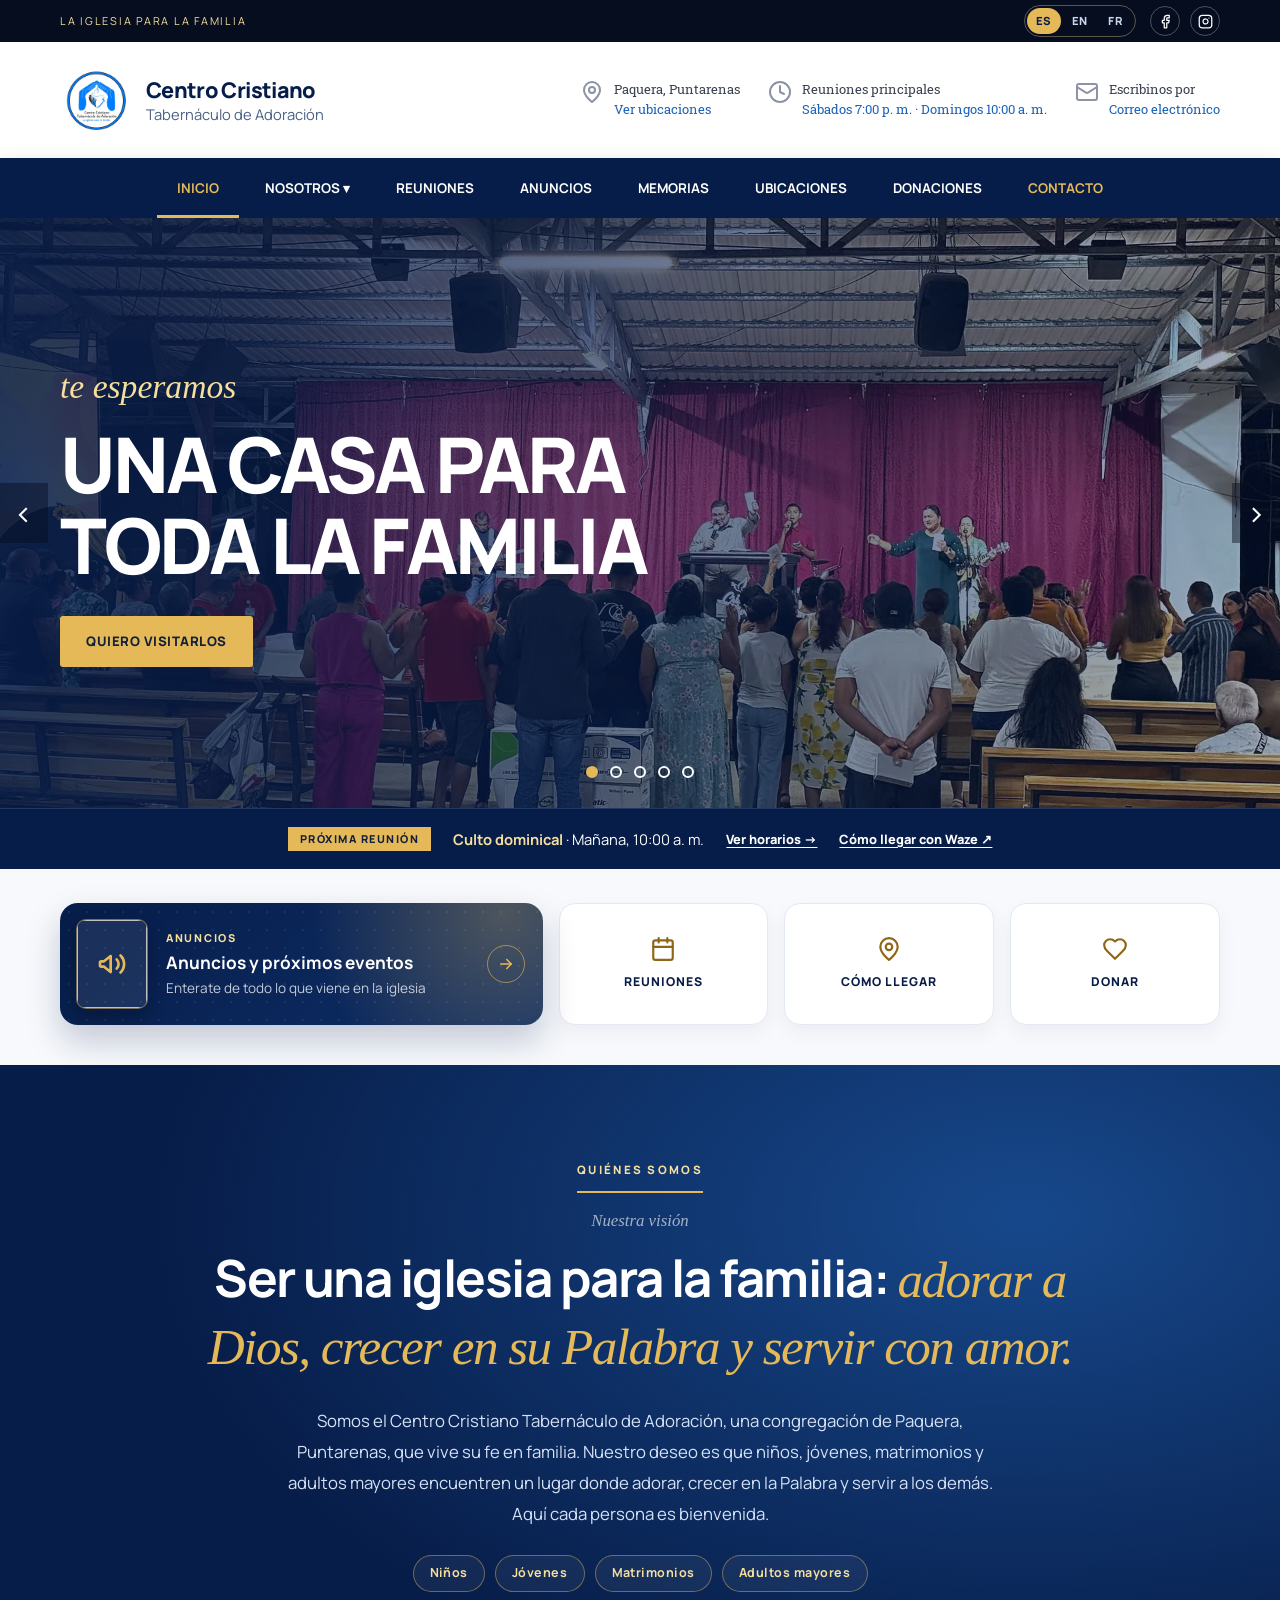
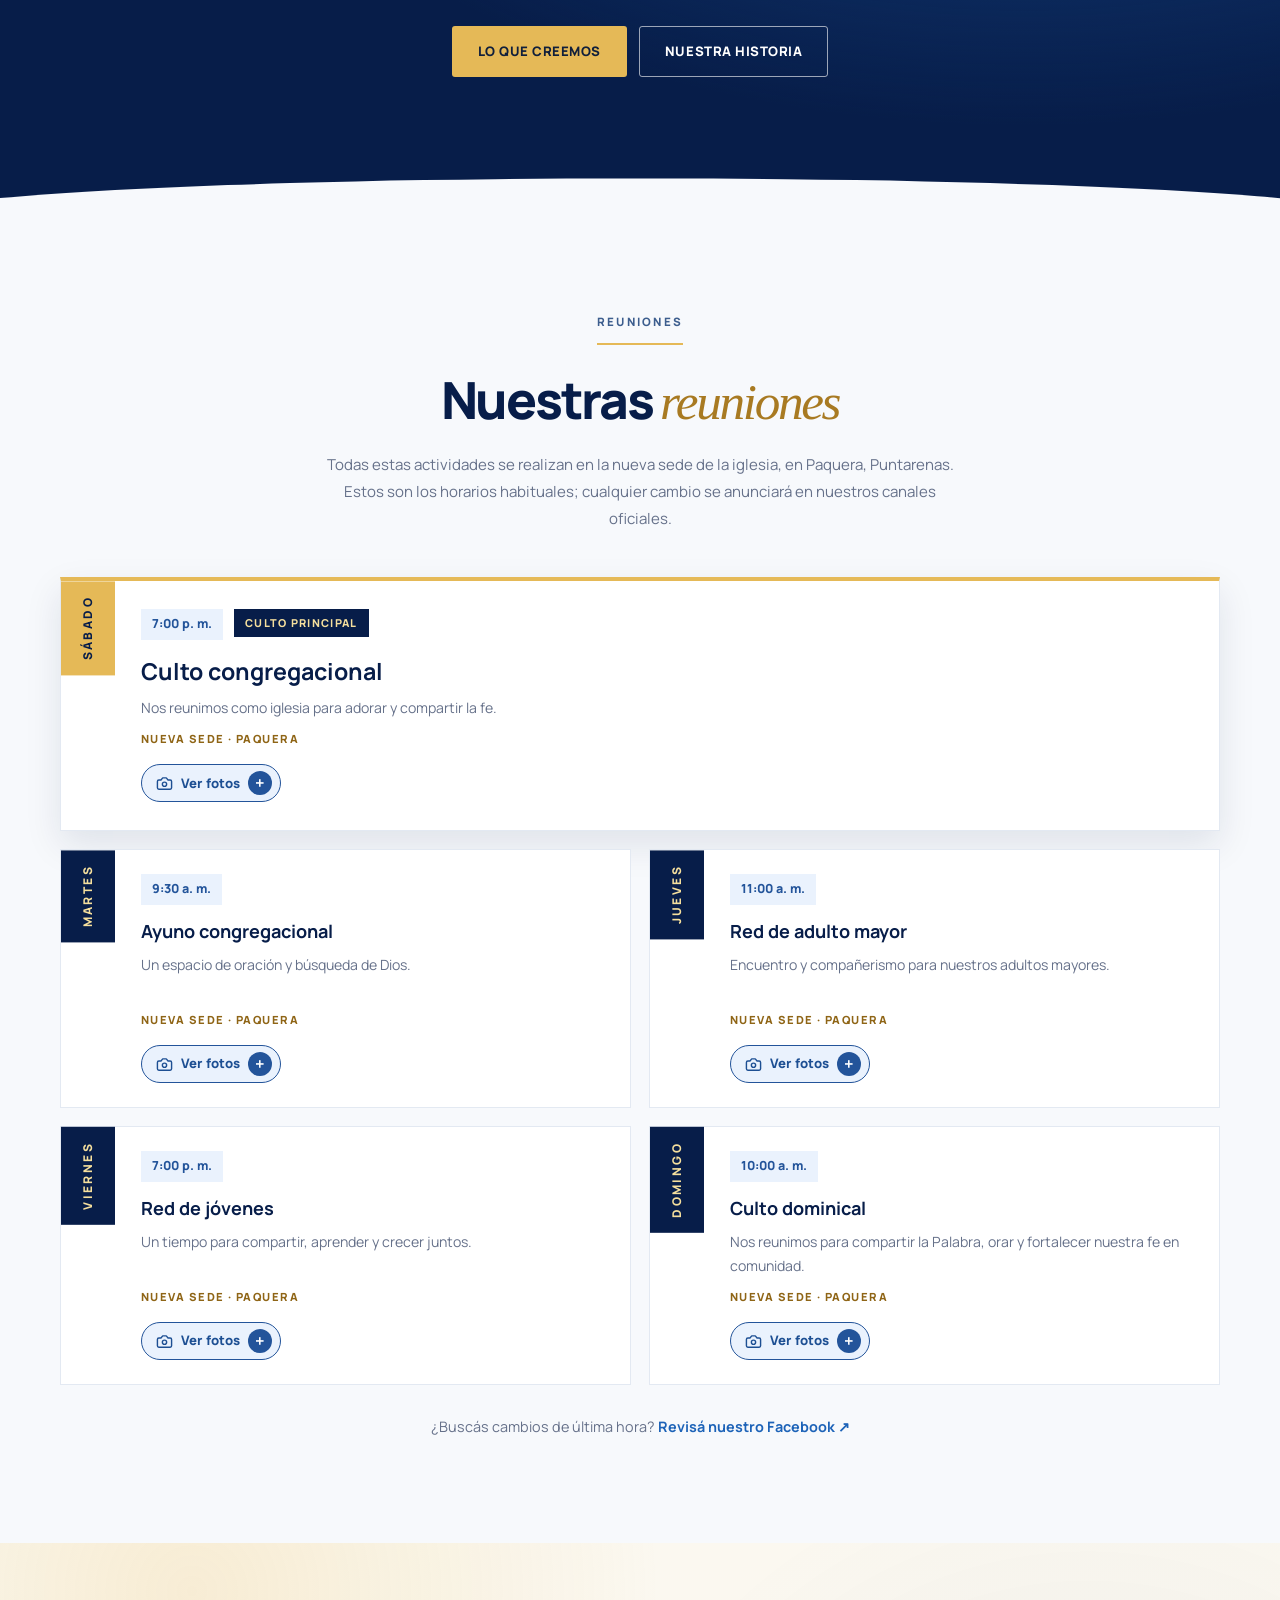
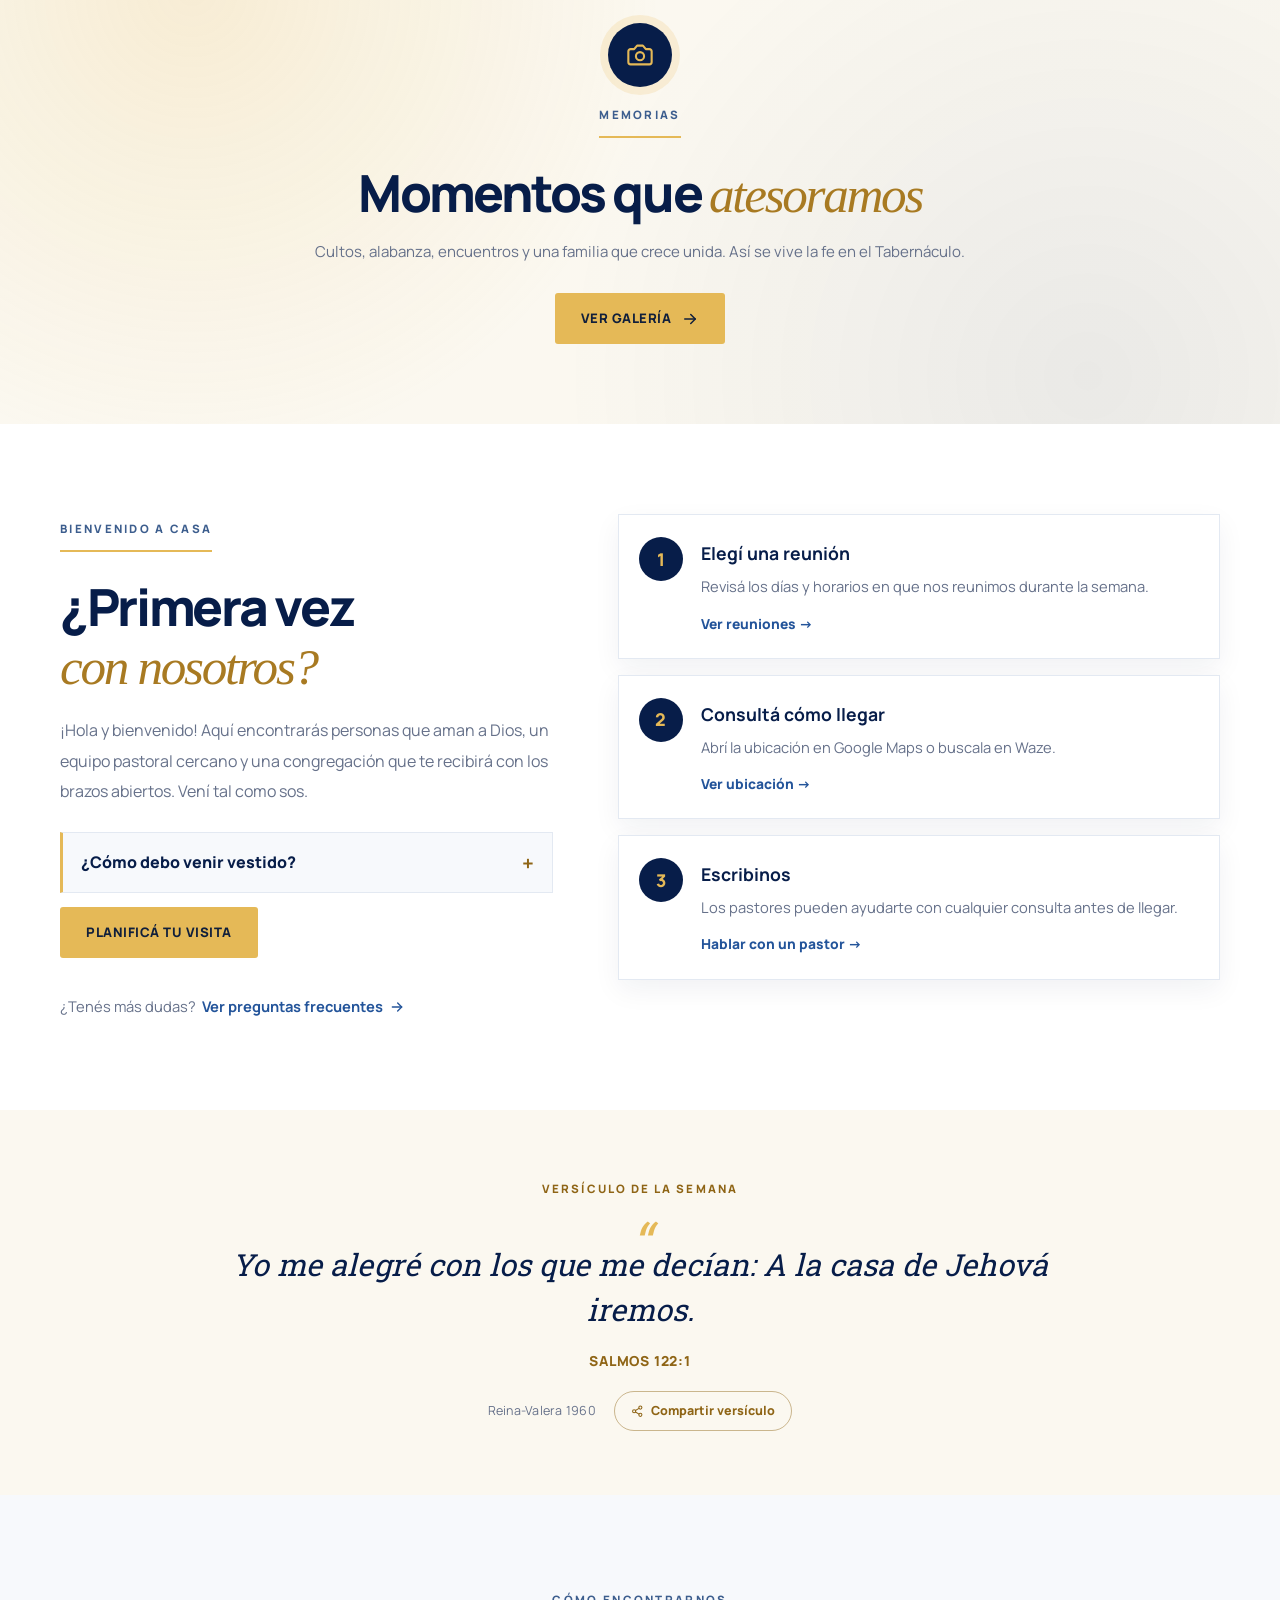
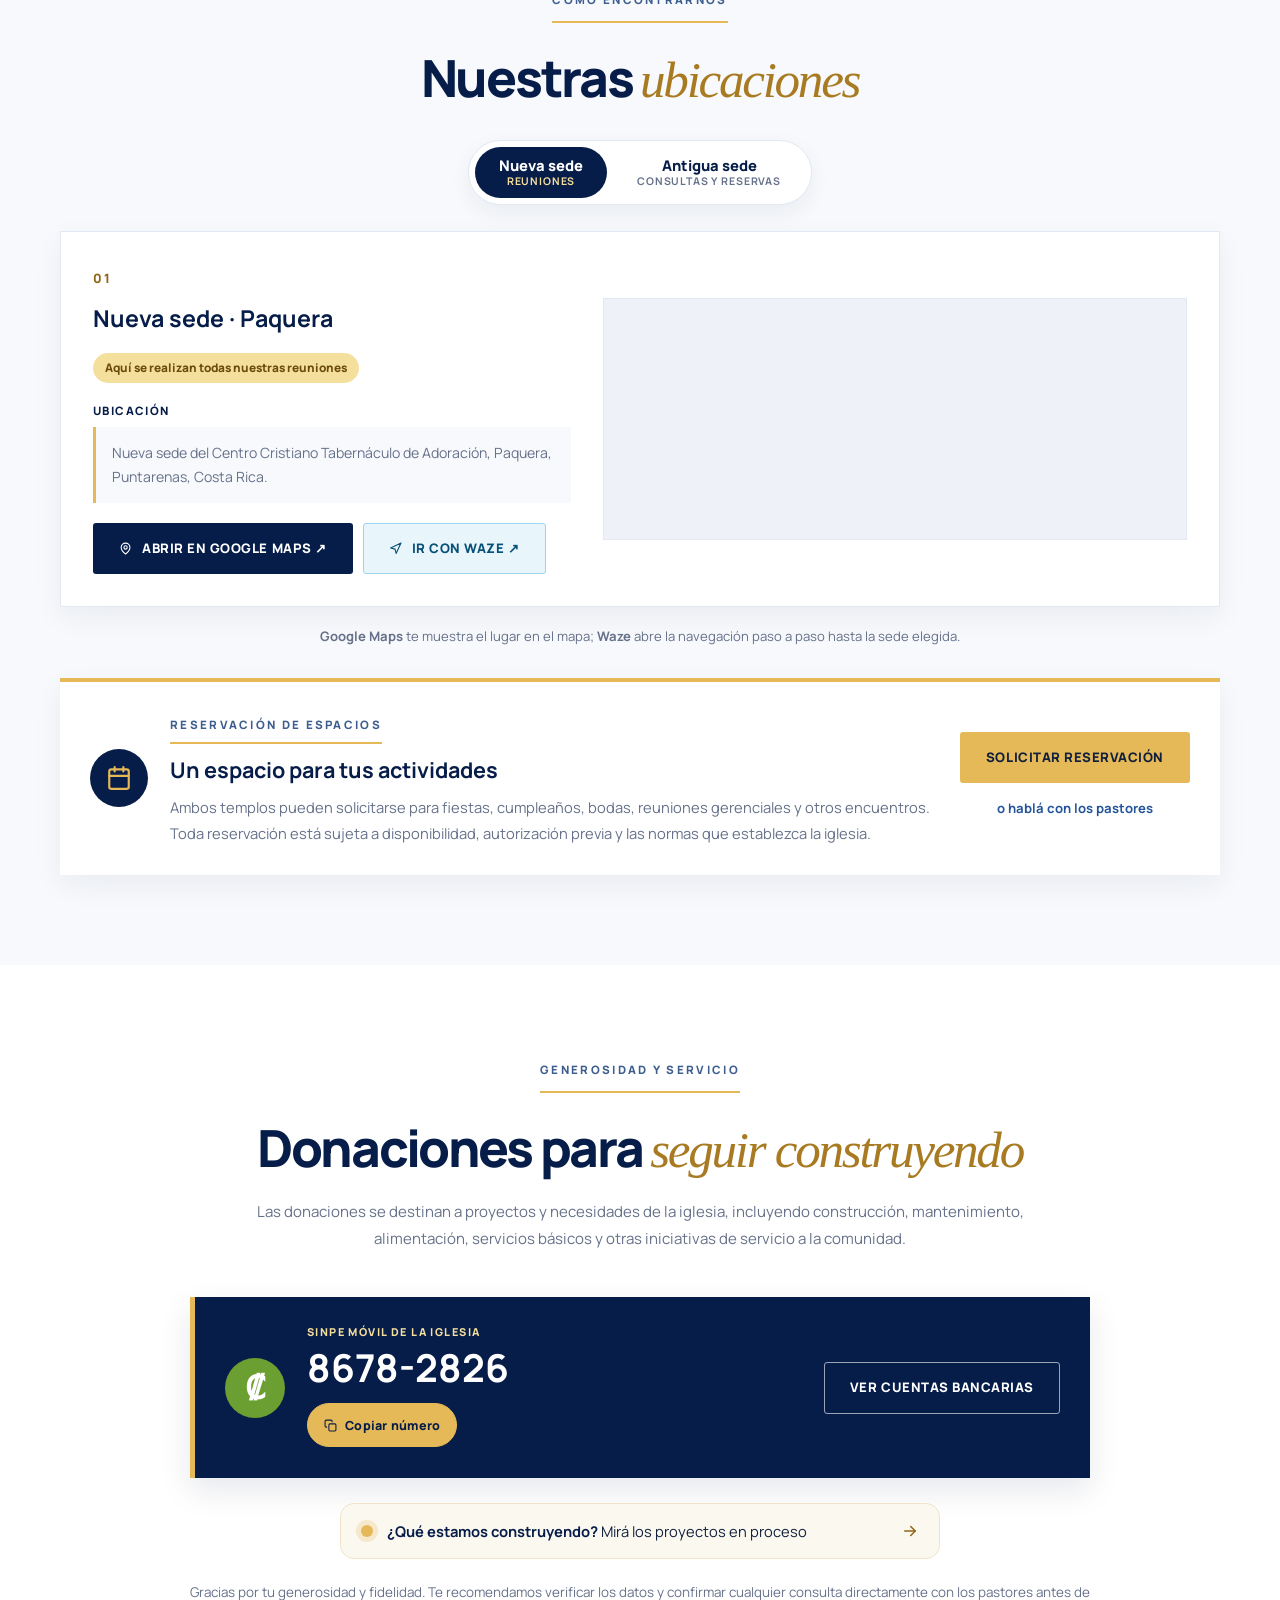
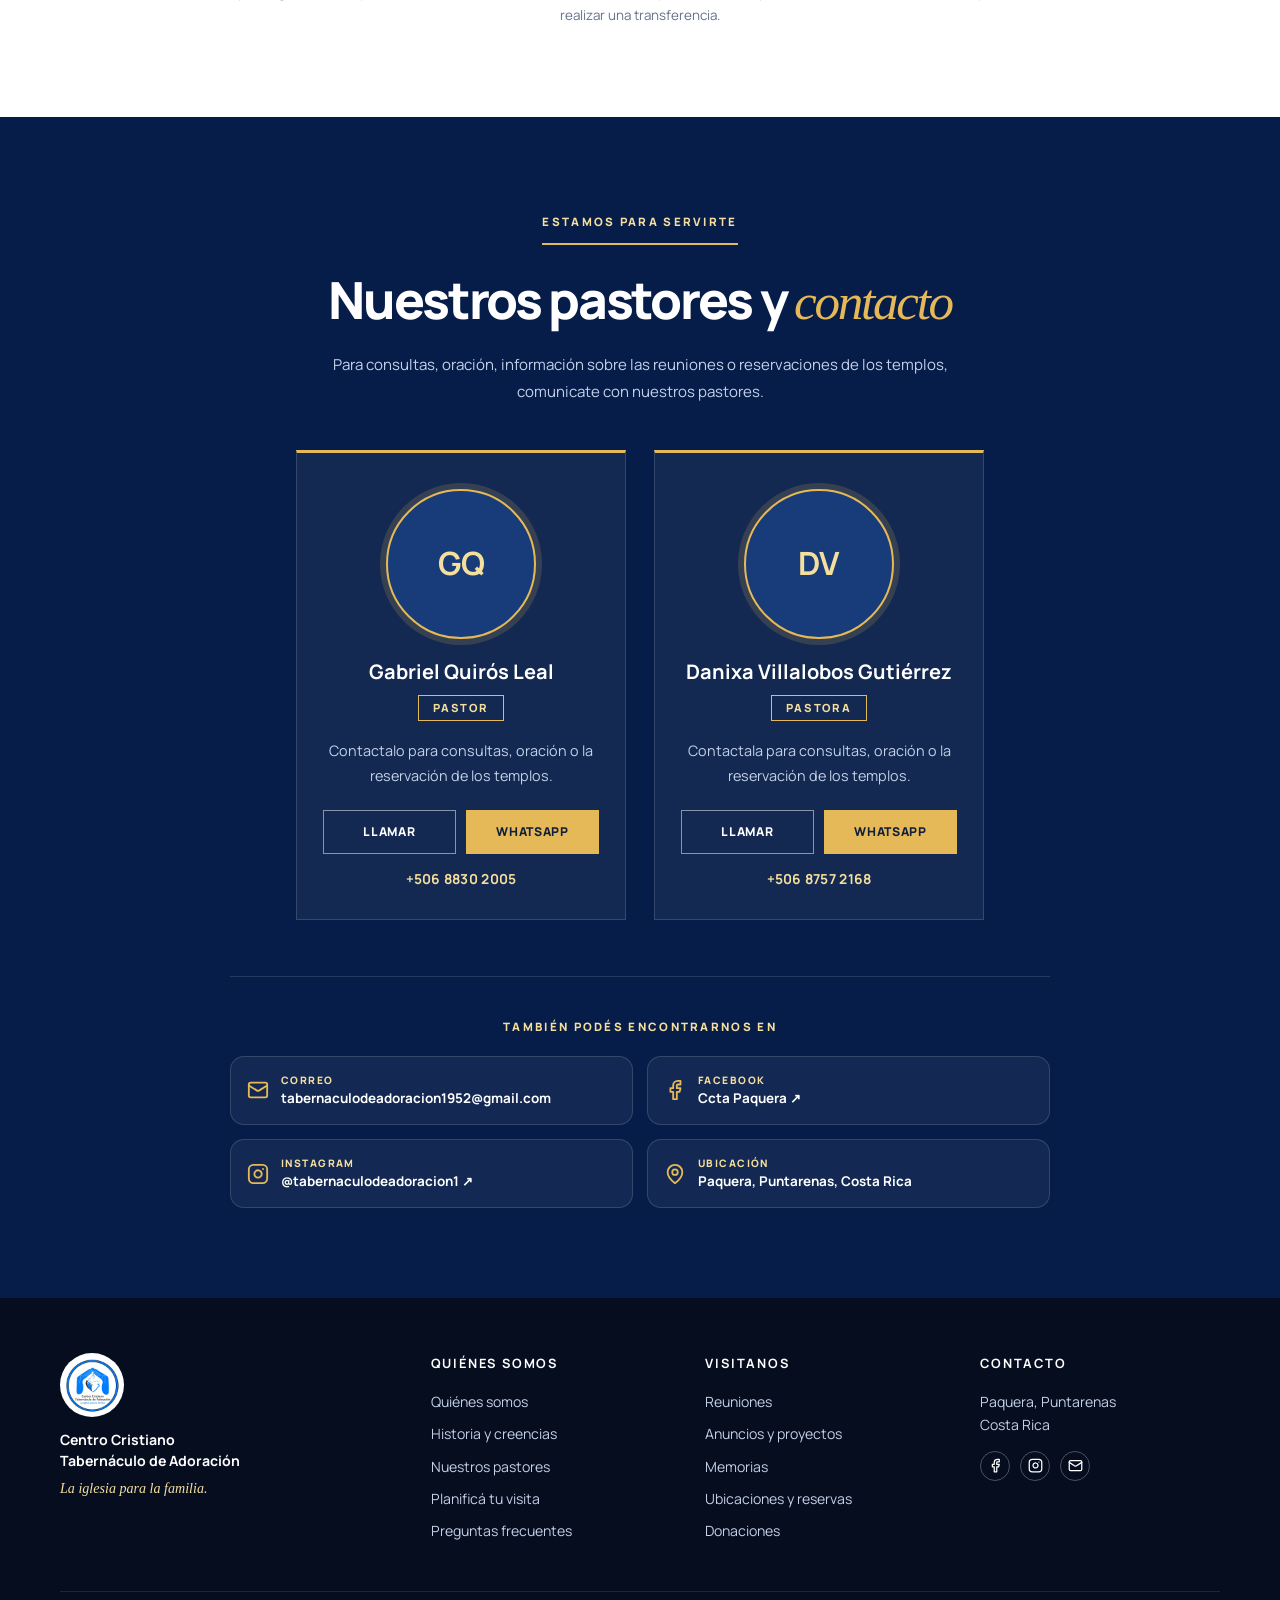
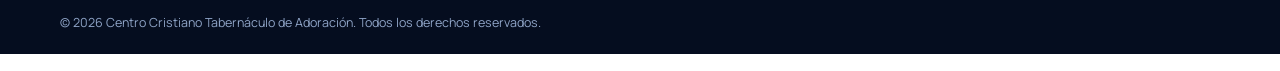
==== commit c8686956: "Memorias sin fotos en la portada, 137 versículos más y galería depurada - Portada: la franja de memo" ====
--- a/index.html
+++ b/index.html
@@ -18,13 +18,13 @@
 
   <!-- Idiomas (español, inglés, francés) -->
 
-  <script src="i18n.js?v=9"></script>
+  <script src="i18n.js?v=10"></script>
 
 
   <link rel="stylesheet" href="styles.css?v=14">
   <link rel="stylesheet" href="extras.css?v=30">
   <link rel="stylesheet" href="portada.css?v=9">
-  <link rel="stylesheet" href="memorias.css?v=1">
+  <link rel="stylesheet" href="memorias.css?v=2">
 
   <!-- Ícono de pestaña y vista previa al compartir -->
   <link rel="canonical" href="https://ade30192.github.io/CCTA_SITIO/">
@@ -269,7 +269,7 @@
         <div class="container slide-copy">
           <span class="script">juntos en su presencia</span>
           <h2 class="slide-title">UN PUEBLO<br>QUE ADORA</h2>
-          <a class="btn btn-gold" href="memorias.html">Ver memorias</a>
+          <a class="btn btn-gold" href="memorias.html">Ver galería</a>
         </div>
       </div>
 
@@ -761,57 +761,16 @@
     </section>
 
 
-    <!-- MEMORIAS (fotos de la iglesia; la galería completa está en memorias.html) -->
+    <!-- MEMORIAS (solo invitación; las fotos están en memorias.html) -->
     <section class="memorias-band" id="memorias" aria-labelledby="memorias-titulo">
-      <div class="container">
-
-        <div class="mb-head">
-          <div>
-            <span class="label dark">Memorias</span>
-            <h2 class="title" id="memorias-titulo">Momentos que <em>guardamos</em></h2>
-            <p class="sub-note">Cultos, alabanza, encuentros y una familia que crece unida. Así se vive la fe en el Tabernáculo.</p>
-          </div>
-          <a class="btn btn-gold" href="memorias.html">Ver memorias</a>
-        </div>
-
-        <div class="mb-mosaic">
-          <a class="mb-tile big" href="memorias.html#encuentros">
-            <picture>
-              <source type="image/webp" srcset="fotos/memorias/mini/encuentros-1.webp 560w, fotos/memorias/encuentros-1.webp 1200w" sizes="(max-width: 760px) 100vw, 560px">
-              <img src="fotos/memorias/mini/encuentros-1.jpg" width="560" height="420" alt="Multitud reunida en un culto de noche" loading="lazy" decoding="async">
-            </picture>
-            <span class="mb-cap">Grandes encuentros</span>
-          </a>
-          <a class="mb-tile" href="memorias.html#adoracion">
-            <picture>
-              <source type="image/webp" srcset="fotos/memorias/mini/adoracion-1.webp">
-              <img src="fotos/memorias/mini/adoracion-1.jpg" width="560" height="747" alt="Congregación adorando con las manos en alto" loading="lazy" decoding="async">
-            </picture>
-            <span class="mb-cap">Adoración</span>
-          </a>
-          <a class="mb-tile" href="memorias.html#alabanza">
-            <picture>
-              <source type="image/webp" srcset="fotos/memorias/mini/alabanza-1.webp">
-              <img src="fotos/memorias/mini/alabanza-1.jpg" width="560" height="747" alt="Joven cantando con la guitarra y la mano en alto" loading="lazy" decoding="async">
-            </picture>
-            <span class="mb-cap">Alabanza</span>
-          </a>
-          <a class="mb-tile" href="memorias.html#mujeres">
-            <picture>
-              <source type="image/webp" srcset="fotos/memorias/mini/mujeres-1.webp">
-              <img src="fotos/memorias/mini/mujeres-1.jpg" width="560" height="420" alt="Grupo de mujeres celebrando con las manos en alto" loading="lazy" decoding="async">
-            </picture>
-            <span class="mb-cap">Mujeres de fe</span>
-          </a>
-          <a class="mb-tile mb-todas" href="memorias.html">
-            <picture>
-              <source type="image/webp" srcset="fotos/memorias/mini/palabra-1.webp">
-              <img src="fotos/memorias/mini/palabra-1.jpg" width="560" height="747" alt="Predicador compartiendo la Palabra desde el púlpito" loading="lazy" decoding="async">
-            </picture>
-            <span class="mb-cap"><b>+32</b>Ver todas las fotos</span>
-          </a>
-        </div>
-
+      <div class="container mb-inner">
+        <span class="mb-icon" aria-hidden="true">
+          <svg class="icon" viewBox="0 0 24 24" focusable="false"><path d="M14.5 4h-5L7 7H4a2 2 0 0 0-2 2v9a2 2 0 0 0 2 2h16a2 2 0 0 0 2-2V9a2 2 0 0 0-2-2h-3l-2.5-3z"/><circle cx="12" cy="13" r="3.5"/></svg>
+        </span>
+        <span class="label dark">Memorias</span>
+        <h2 class="title center" id="memorias-titulo">Momentos que <em>atesoramos</em></h2>
+        <p class="sub-note">Cultos, alabanza, encuentros y una familia que crece unida. Así se vive la fe en el Tabernáculo.</p>
+        <a class="btn btn-gold mb-btn" href="memorias.html">Ver galería <svg class="icon" aria-hidden="true" focusable="false"><use href="#i-arrow"/></svg></a>
       </div>
     </section>
 
@@ -1254,7 +1213,7 @@
   <p id="copy-status" class="sr-only" role="status" aria-live="polite"></p>
 
   <script src="script.js?v=14"></script>
-  <script src="extras.js?v=14" defer></script>
+  <script src="extras.js?v=15" defer></script>
   <script src="portada.js?v=4" defer></script>
 
 
--- a/memorias.css
+++ b/memorias.css
@@ -5,167 +5,75 @@
    ===================================================== */
 
 
-/* ---------- Franja de memorias en la portada ---------- */
+/* ---------- Franja de memorias en la portada (sin fotos: solo invitación) ---------- */
 
 .memorias-band {
   position: relative;
-  padding: 90px 0;
+  padding: 80px 0;
   background:
-    radial-gradient(circle at 12% 0%, rgba(229, 185, 87, .16), transparent 42%),
+    radial-gradient(circle at 15% 10%, rgba(229, 185, 87, .18), transparent 40%),
+    radial-gradient(circle at 85% 90%, rgba(13, 46, 104, .07), transparent 45%),
     var(--cream, #fbf8f0);
+  text-align: center;
   overflow: hidden;
 }
 
-.mb-head {
-  display: flex;
-  align-items: flex-end;
-  justify-content: space-between;
-  gap: 24px 40px;
-  flex-wrap: wrap;
-  margin-bottom: 34px;
-}
-
-.mb-head .title {
-  margin-bottom: 10px;
-}
-
-.mb-head .sub-note {
-  margin: 0;
-  max-width: 560px;
-}
-
-.mb-mosaic {
+.mb-inner {
+  display: flex;
+  flex-direction: column;
+  align-items: center;
+}
+
+.mb-icon {
   display: grid;
-  grid-template-columns: repeat(4, minmax(0, 1fr));
-  grid-auto-rows: 210px;
-  gap: 14px;
-}
-
-.mb-tile {
-  position: relative;
-  display: block;
-  overflow: hidden;
-  border-radius: 18px;
-  background: #e9eef6;
-  box-shadow: 0 14px 30px rgba(7, 29, 73, .10);
-  isolation: isolate;
-  min-height: 0;
-}
-
-.mb-tile.big {
-  grid-column: span 2;
-  grid-row: span 2;
-}
-
-.mb-tile picture {
-  position: absolute;
-  inset: 0;
-}
-
-.mb-tile img {
-  display: block;
-  width: 100%;
-  height: 100%;
-  object-fit: cover;
-  transition: transform .6s ease;
-}
-
-.mb-tile::after {
-  content: "";
-  position: absolute;
-  inset: 0;
-  background: linear-gradient(to top, rgba(7, 29, 73, .55), transparent 55%);
-  opacity: .75;
-  transition: opacity .35s ease;
-  z-index: 1;
-}
-
-.mb-tile:hover img,
-.mb-tile:focus-visible img {
-  transform: scale(1.05);
-}
-
-.mb-tile:hover::after,
-.mb-tile:focus-visible::after {
-  opacity: 1;
-}
-
-.mb-cap {
-  position: absolute;
-  left: 16px;
-  right: 16px;
-  bottom: 14px;
-  z-index: 2;
-  color: #fff;
-  font-size: .78rem;
-  font-weight: 800;
-  letter-spacing: .14em;
-  text-transform: uppercase;
-  text-shadow: 0 1px 8px rgba(0, 0, 0, .35);
-}
-
-.mb-tile.big .mb-cap {
-  font-size: .9rem;
-}
-
-.mb-tile.mb-todas::after {
-  background: rgba(7, 29, 73, .62);
-  opacity: 1;
-}
-
-.mb-tile.mb-todas .mb-cap {
-  top: 50%;
-  bottom: auto;
-  transform: translateY(-50%);
-  text-align: center;
-  font-size: .85rem;
-}
-
-.mb-tile.mb-todas .mb-cap b {
-  display: block;
-  margin-bottom: 4px;
+  place-items: center;
+  width: 64px;
+  height: 64px;
+  margin-bottom: 18px;
+  border-radius: 50%;
+  background: var(--navy, #071d49);
   color: var(--gold, #e5b957);
-  font-family: Georgia, serif;
-  font-size: 2.1rem;
-  font-weight: 400;
-  letter-spacing: 0;
-  text-transform: none;
+  box-shadow: 0 0 0 8px rgba(229, 185, 87, .18);
+}
+
+.mb-icon .icon {
+  width: 28px;
+  height: 28px;
+  fill: none;
+  stroke: currentColor;
+  stroke-width: 1.8;
+  stroke-linecap: round;
+  stroke-linejoin: round;
+}
+
+.memorias-band .title {
+  margin-bottom: 14px;
+}
+
+.memorias-band .sub-note {
+  margin-bottom: 28px;
+}
+
+.mb-btn {
+  display: inline-flex;
+  align-items: center;
+  gap: 10px;
+}
+
+.mb-btn .icon {
+  width: 18px;
+  height: 18px;
+  transition: transform .25s ease;
+}
+
+.mb-btn:hover .icon,
+.mb-btn:focus-visible .icon {
+  transform: translateX(4px);
 }
 
 @media (max-width: 760px) {
   .memorias-band {
-    padding: 64px 0;
-  }
-
-  .mb-head {
-    margin-bottom: 24px;
-  }
-
-  .mb-head .btn {
-    width: 100%;
-    justify-content: center;
-    text-align: center;
-  }
-
-  .mb-mosaic {
-    grid-template-columns: repeat(2, minmax(0, 1fr));
-    grid-auto-rows: 150px;
-    gap: 10px;
-  }
-
-  .mb-tile {
-    border-radius: 14px;
-  }
-
-  .mb-cap {
-    left: 12px;
-    right: 12px;
-    bottom: 10px;
-    font-size: .66rem;
-  }
-
-  .mb-tile.big .mb-cap {
-    font-size: .74rem;
+    padding: 60px 0;
   }
 }
 
